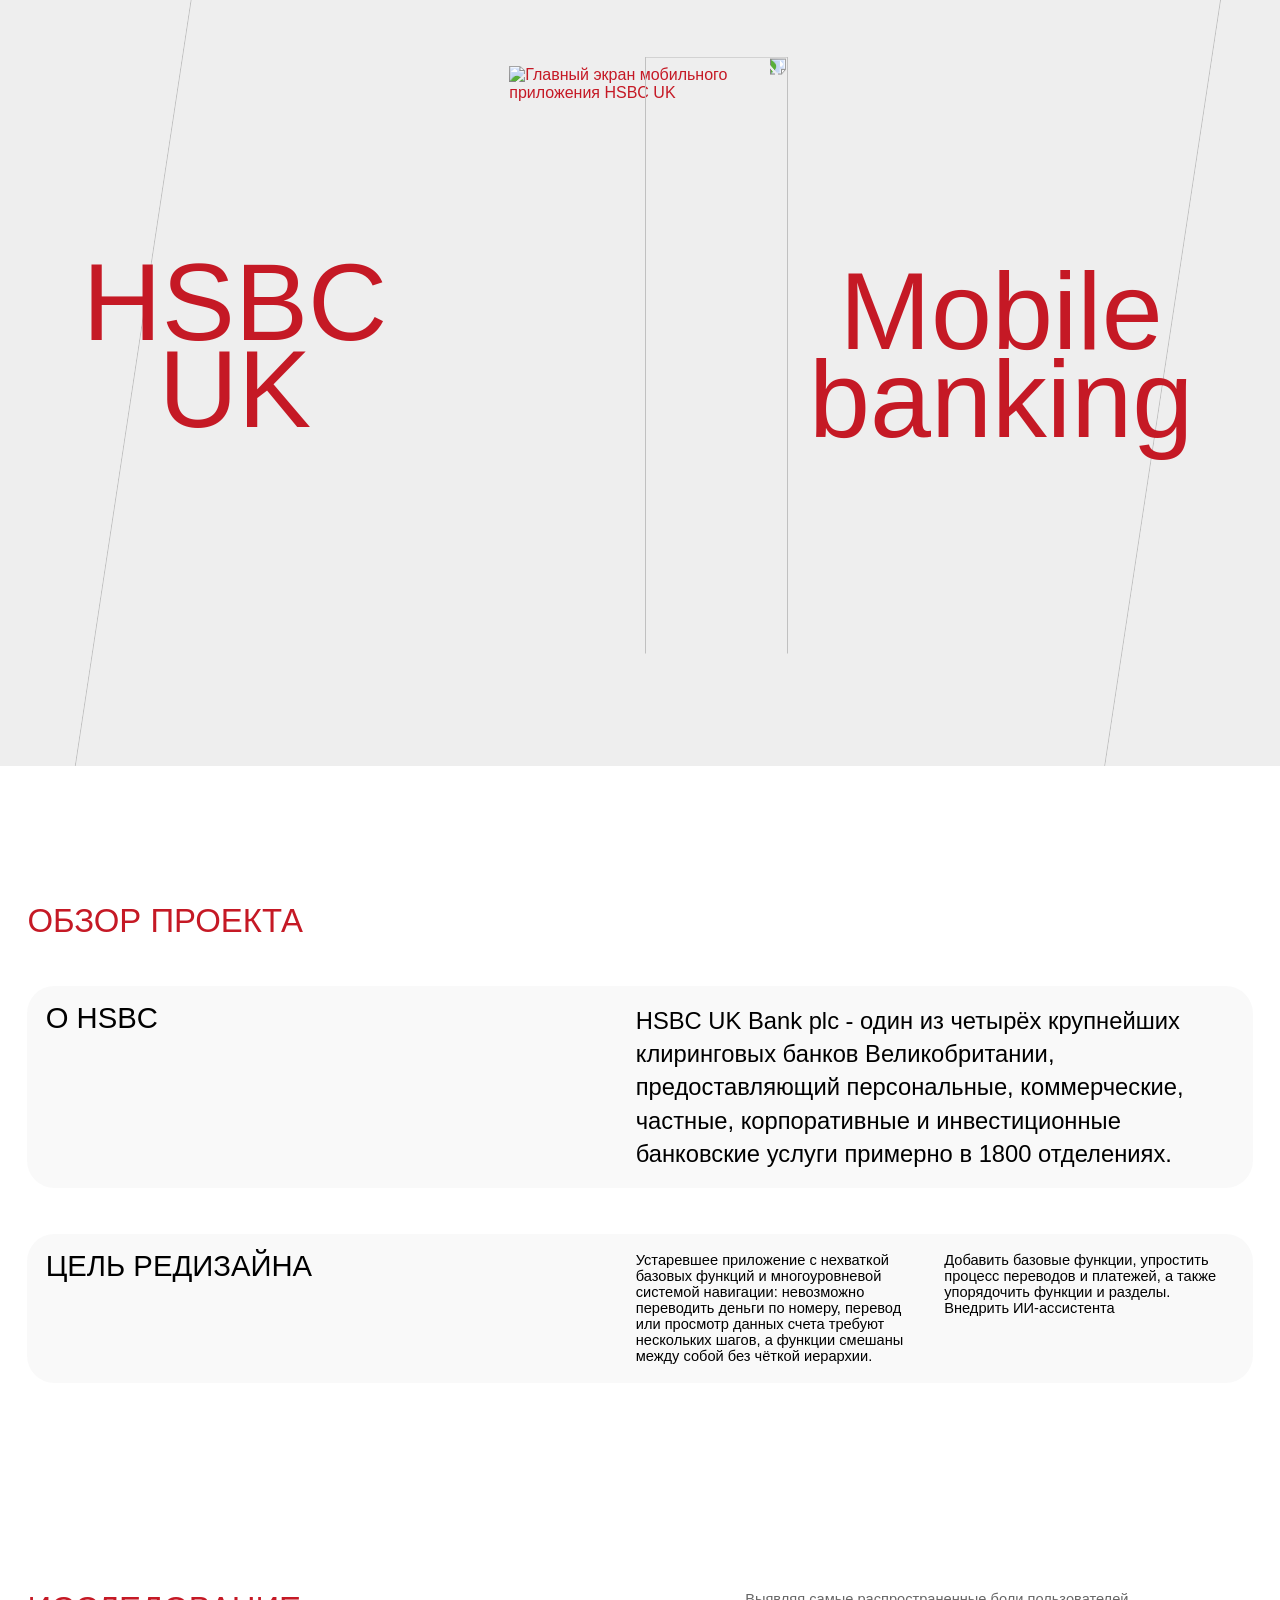
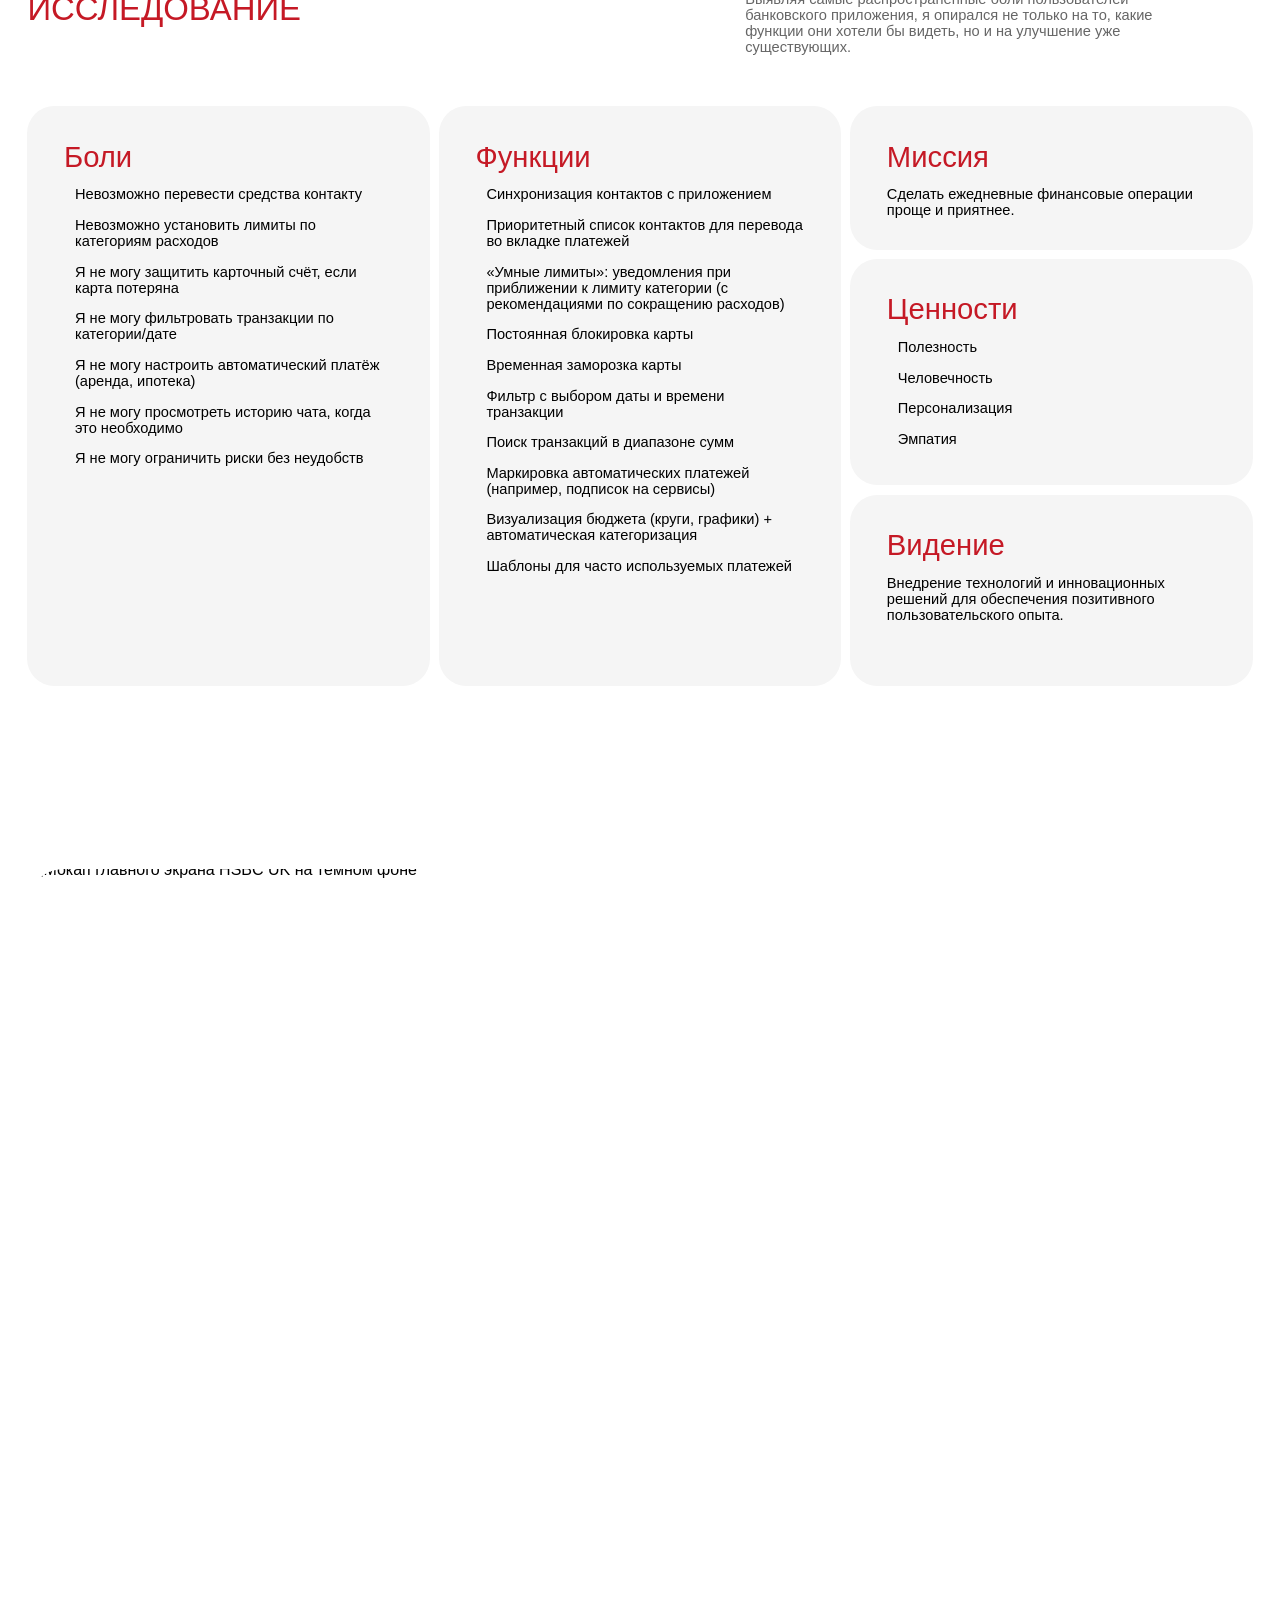
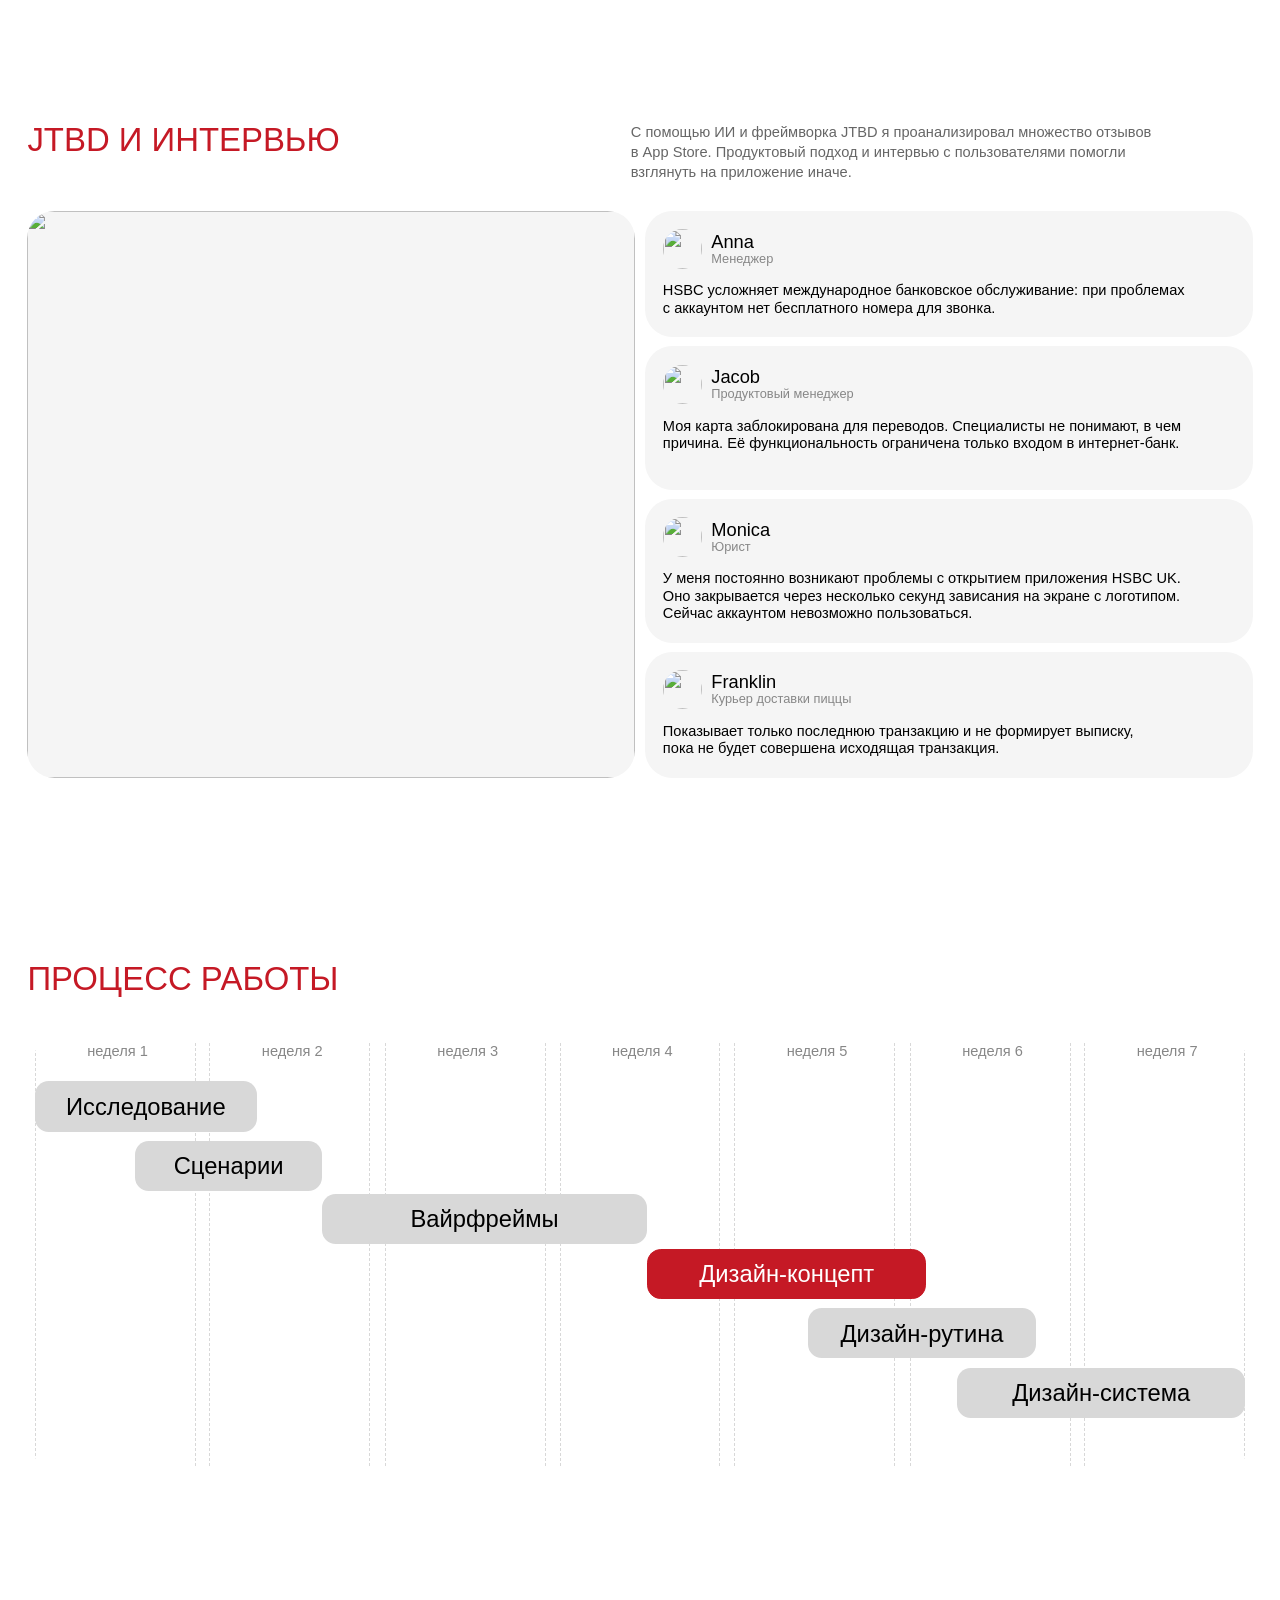
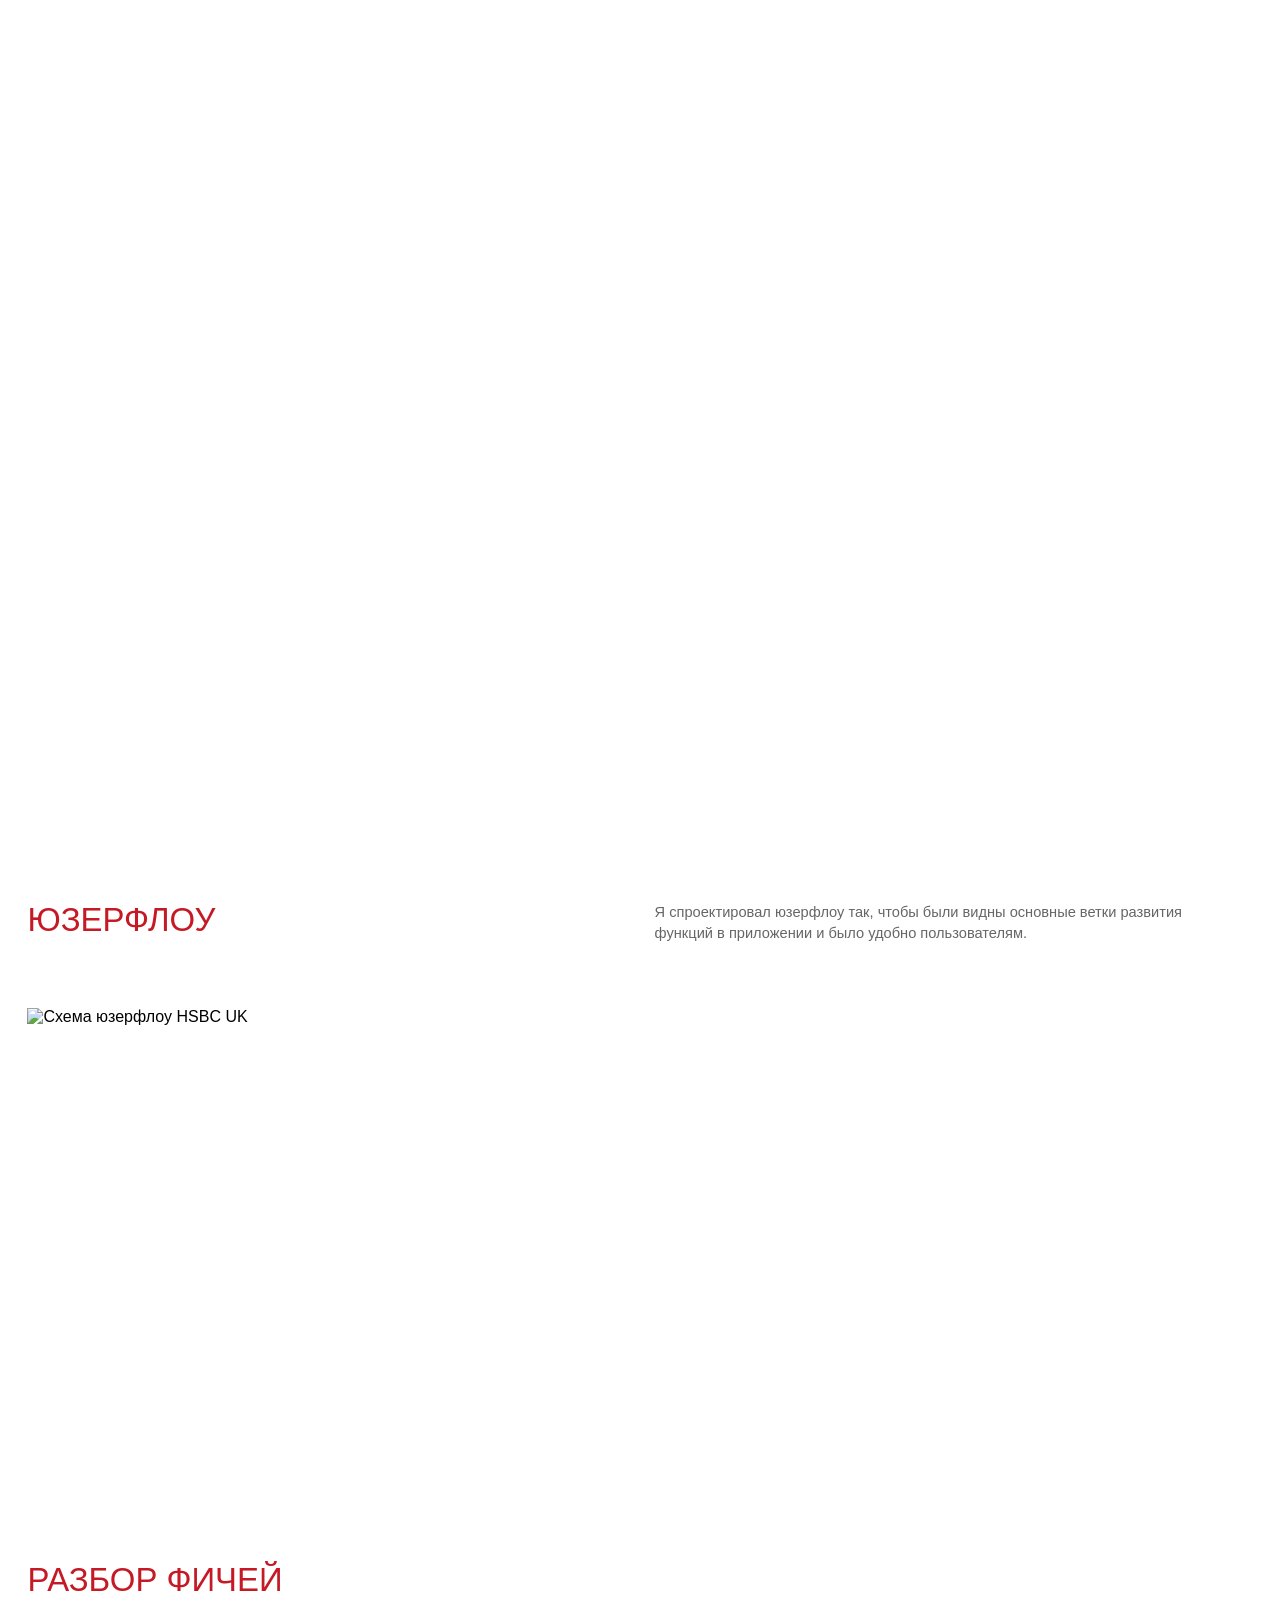
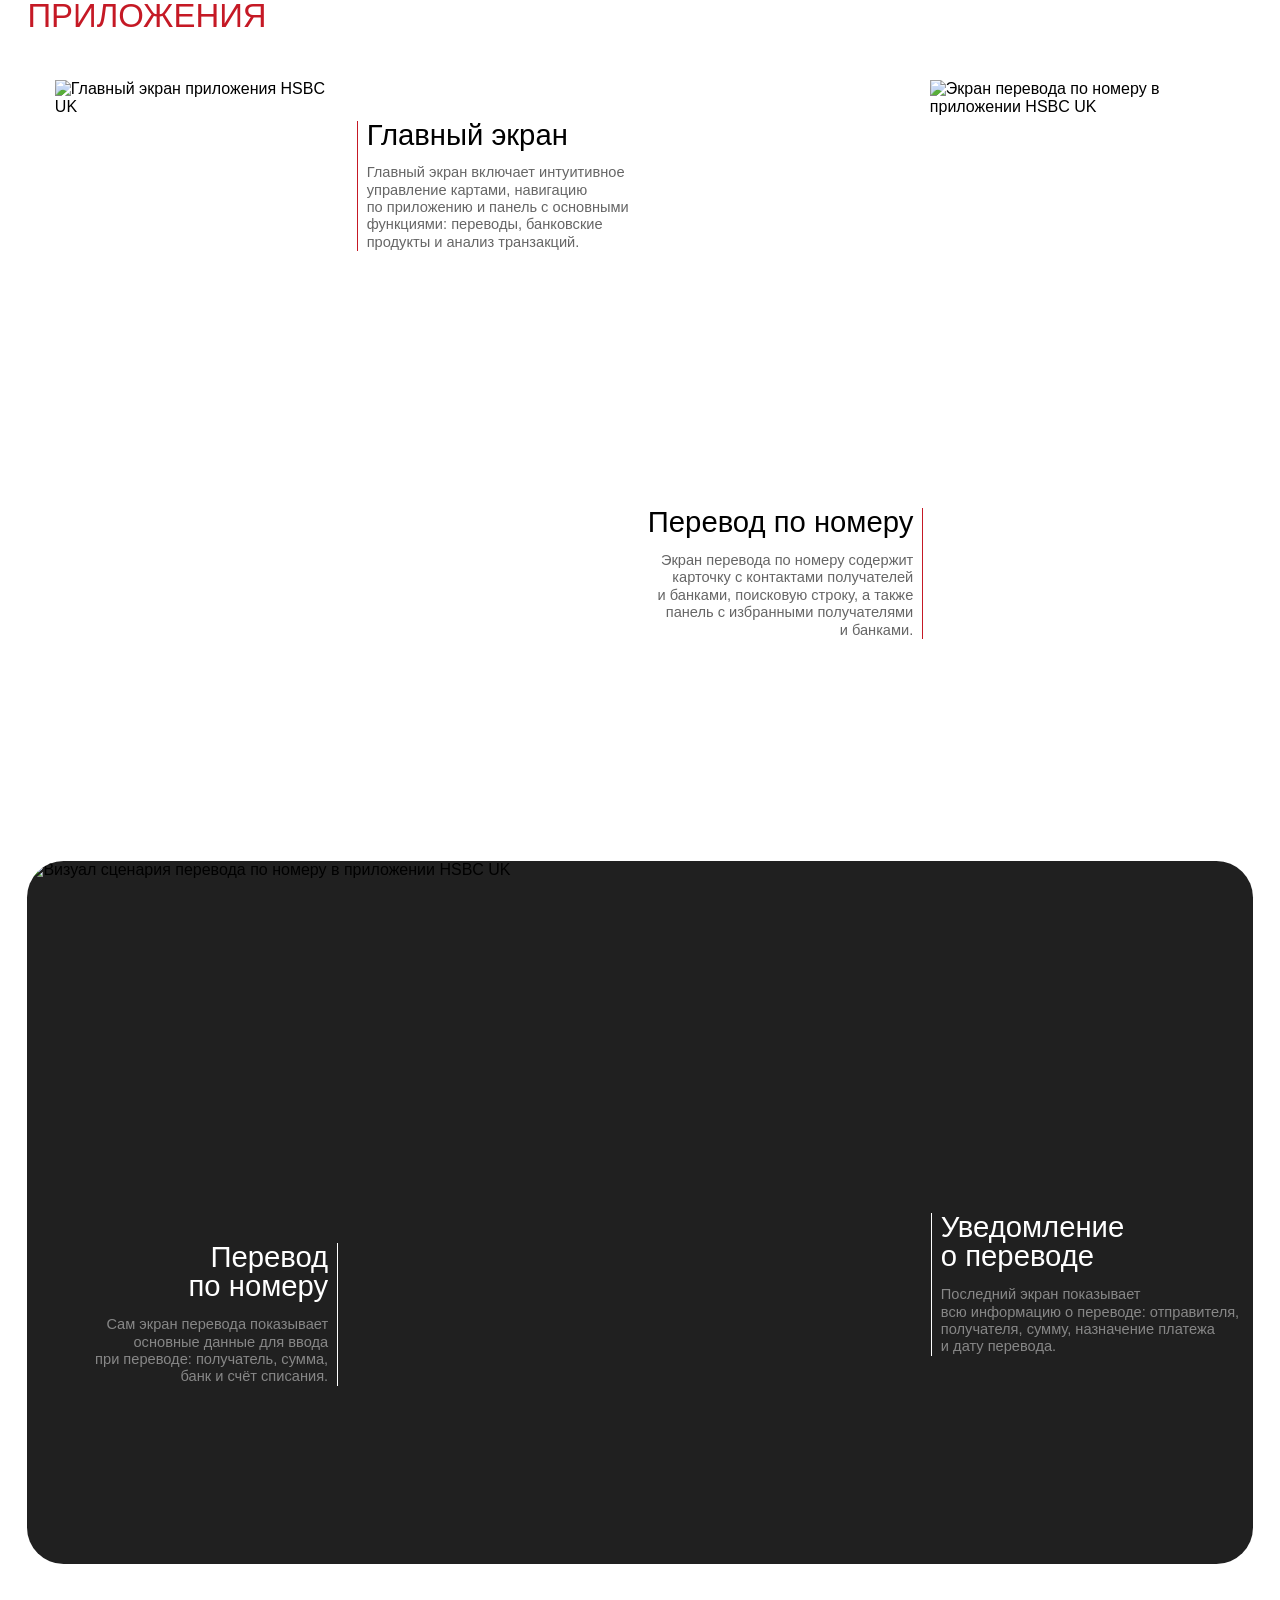
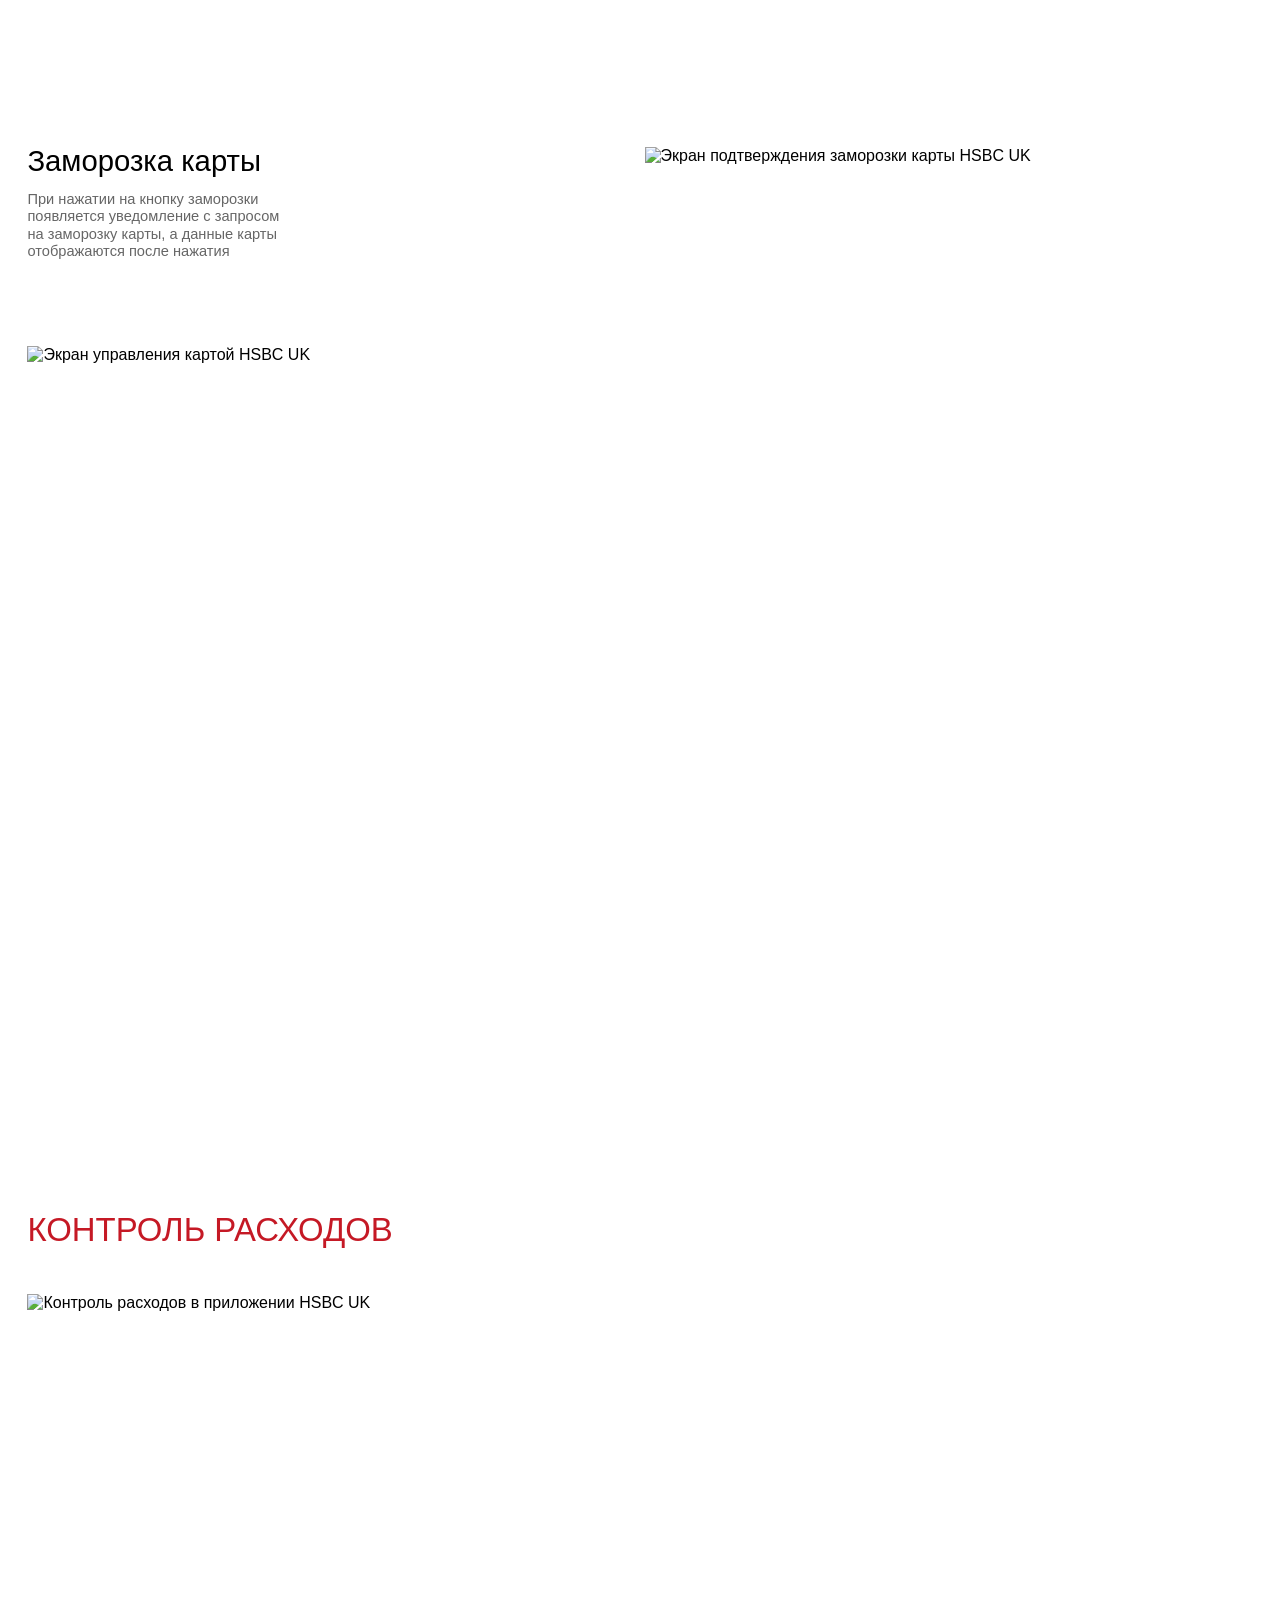
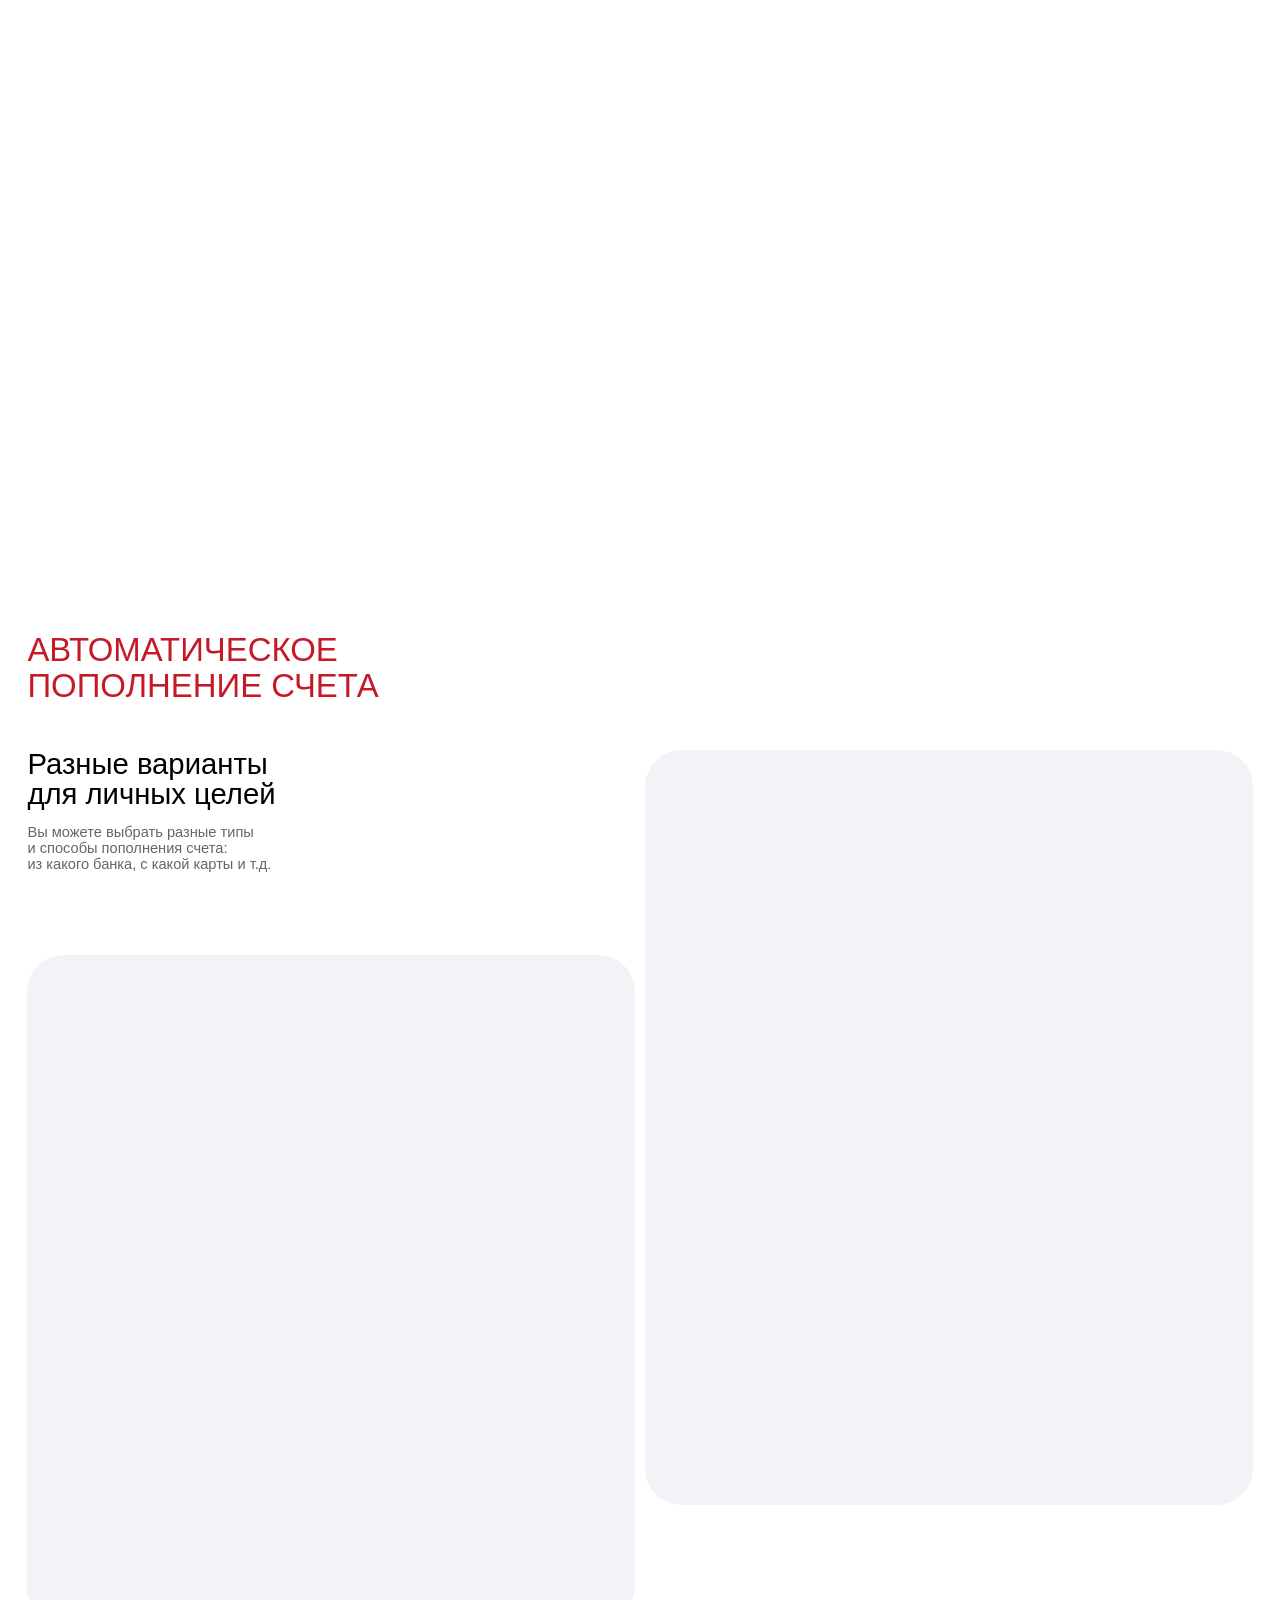
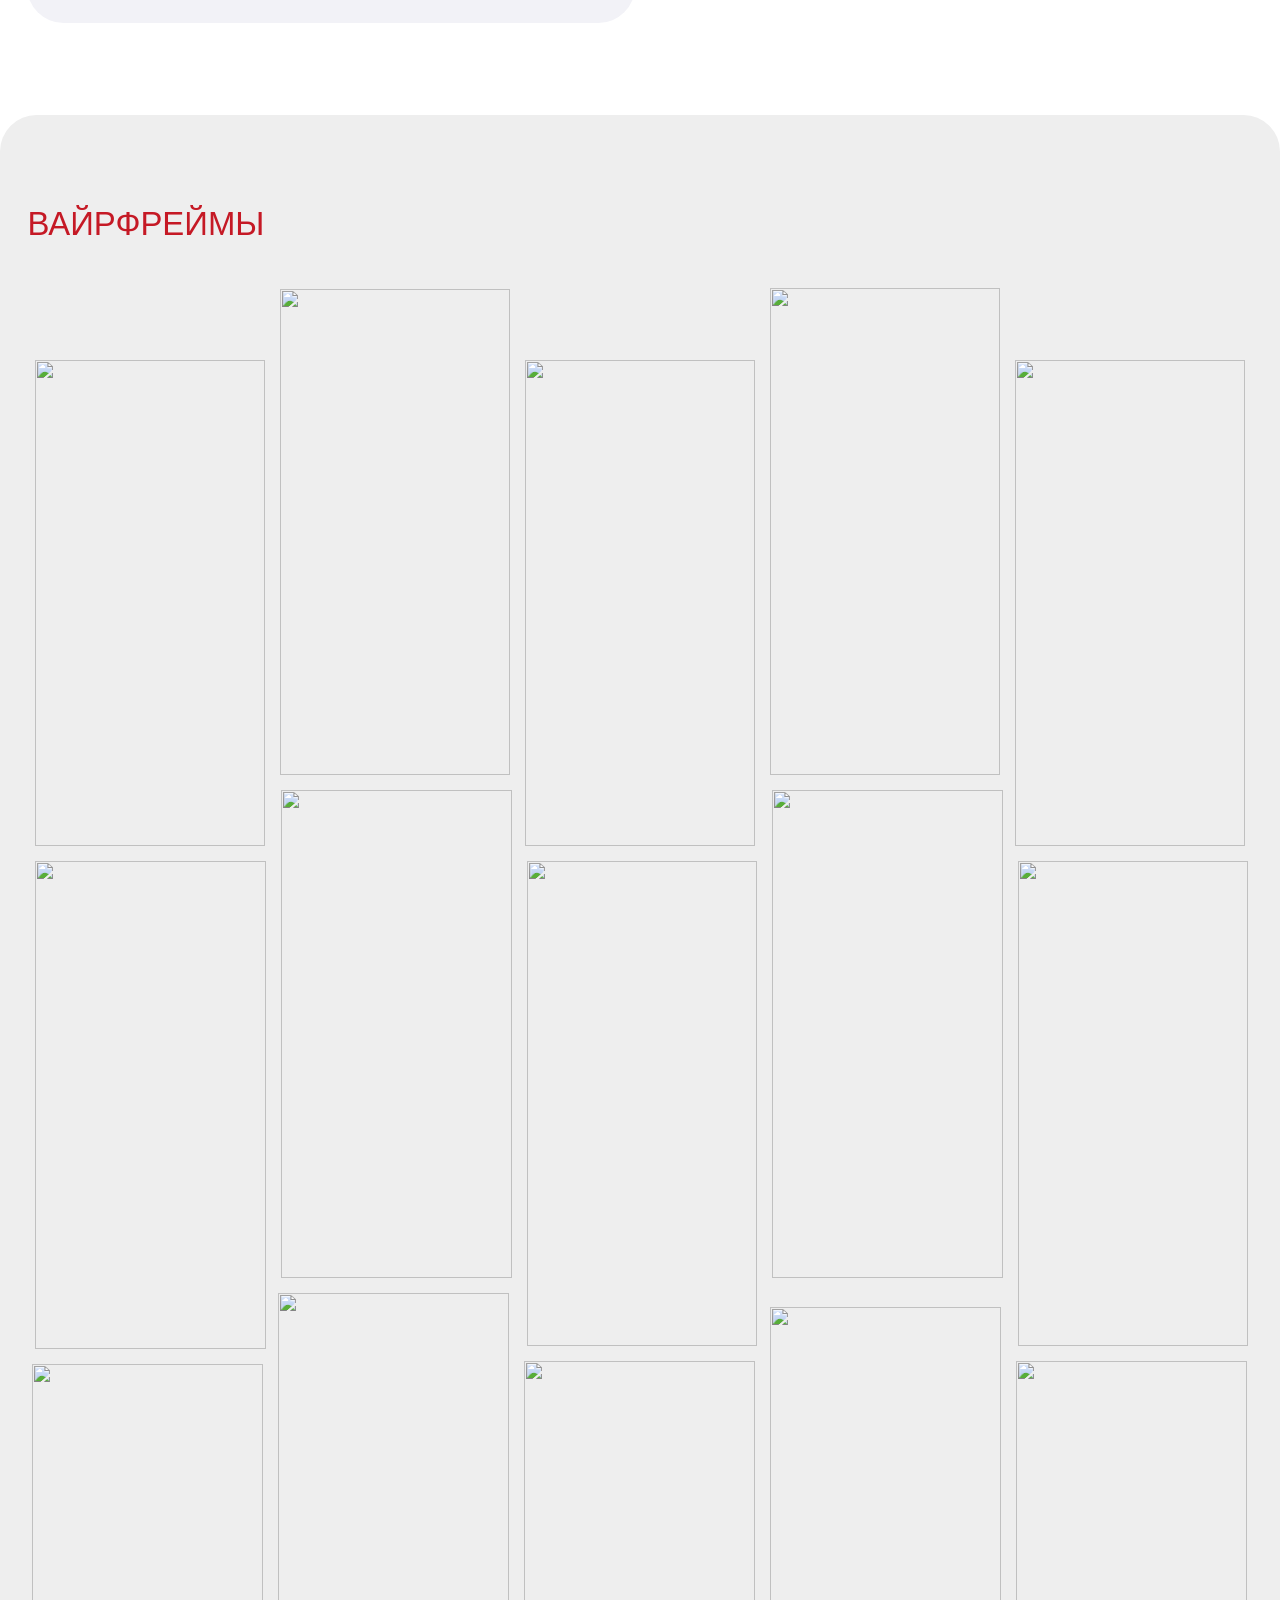
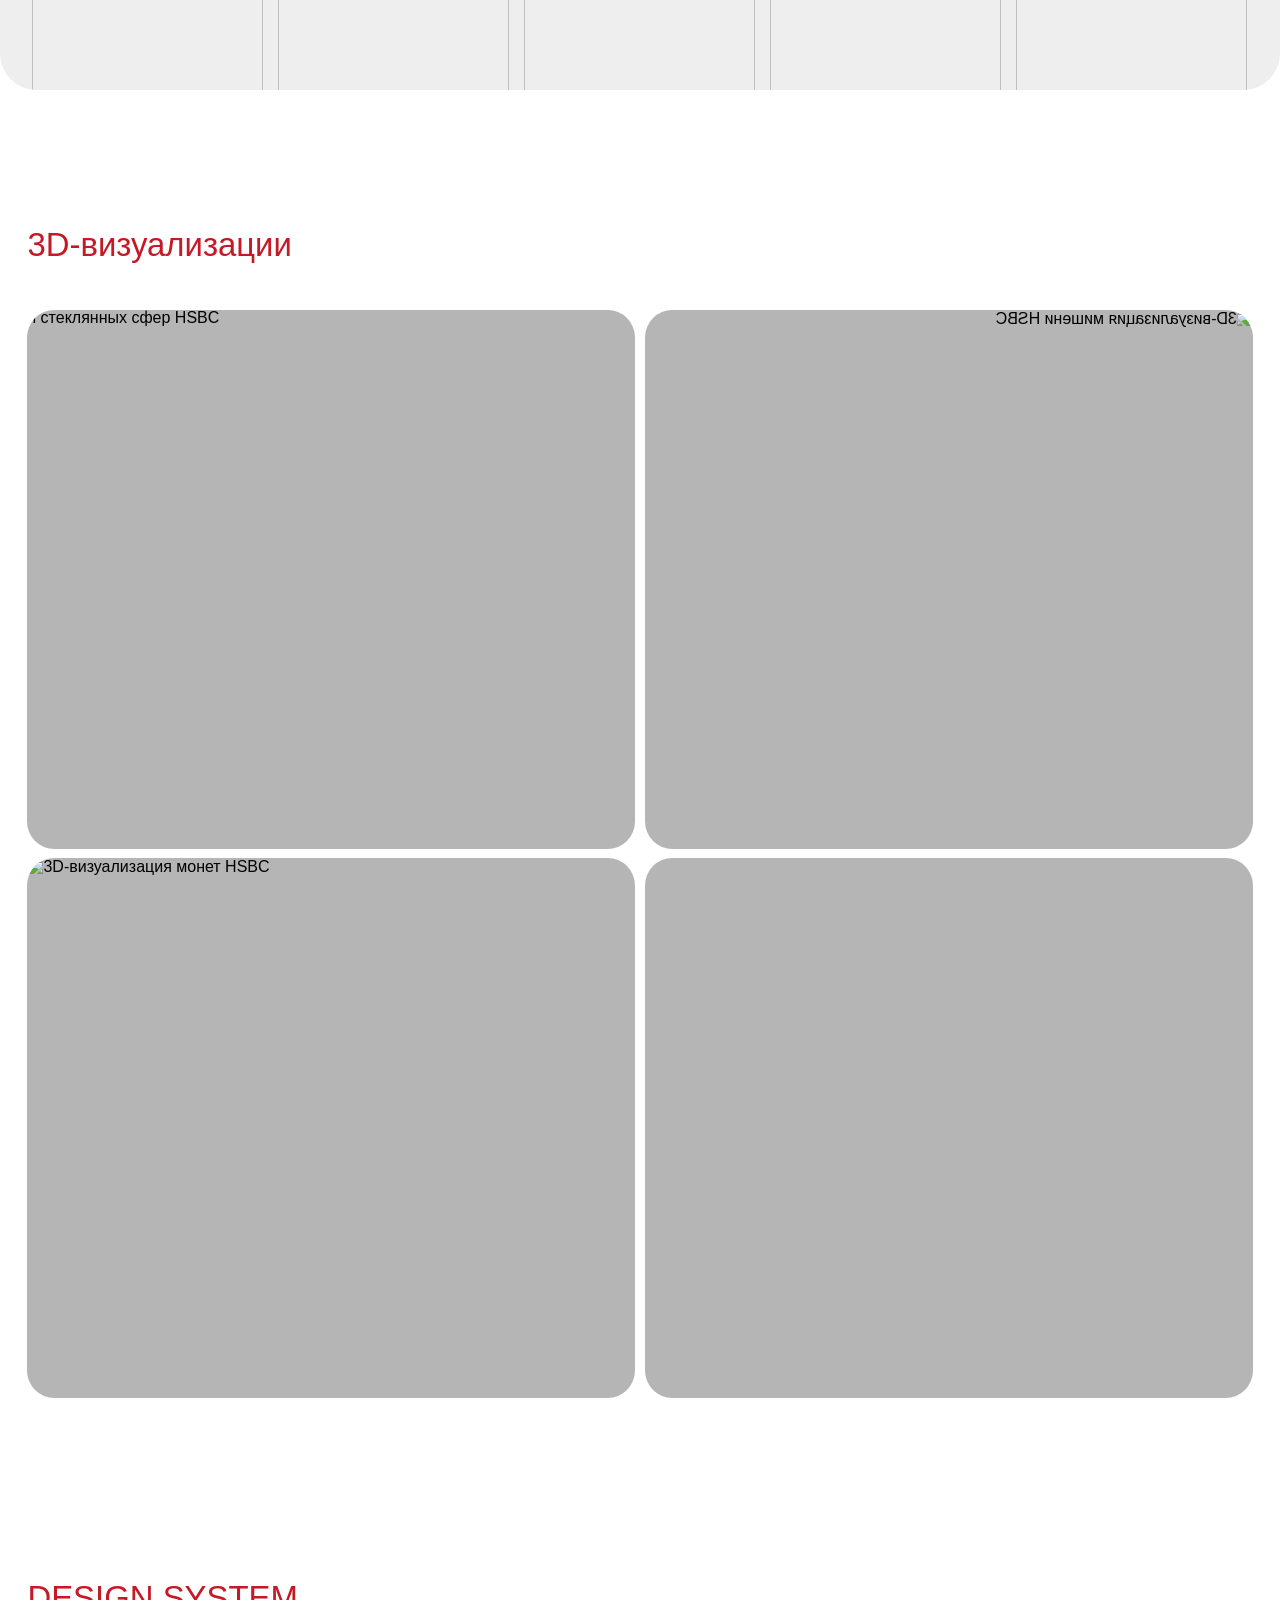
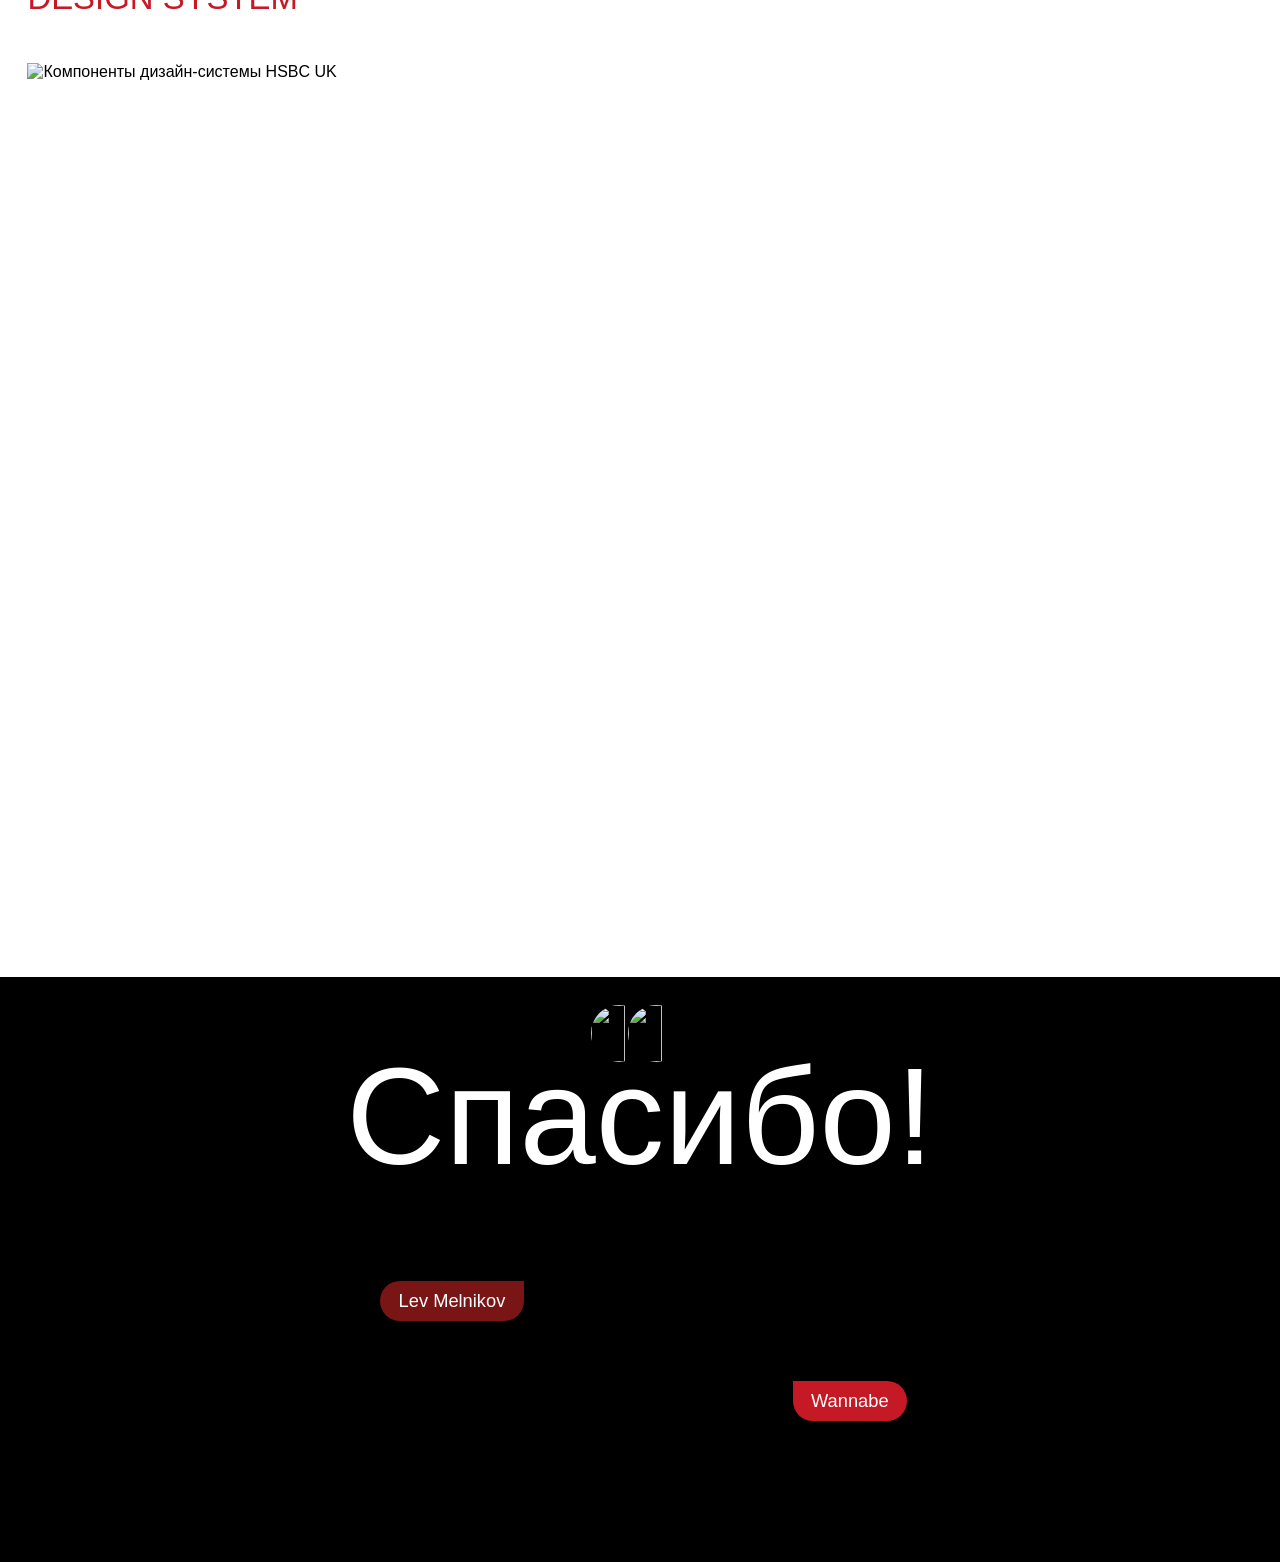
==== hsbc-project.html @ 1100548f "Add files via upload" ====
<!doctype html>
<html lang="ru">
  <head>
    <meta charset="UTF-8" />
    <meta name="viewport" content="width=device-width, initial-scale=1.0" />
    <title>HSBC UK Mobile Banking</title>
    <link rel="stylesheet" href="styles.css?v=90" />
  </head>
  <body class="case-page hsbc-case-page">
    <main class="case-shell hsbc-case-shell" aria-label="HSBC UK Mobile Banking case">
      <section class="hsbc-cover-section" data-node-id="1219:12208" aria-label="HSBC UK Mobile Banking">
        <div class="hsbc-cover-coins" data-node-id="1219:12236">
          <div class="hsbc-cover-coins-inner">
            <img src="assets/hsbc/cover-coins.png" alt="" aria-hidden="true" />
          </div>
        </div>

        <h1 class="hsbc-cover-title hsbc-cover-title-left" data-node-id="1219:12240">
          <span>HSBC</span>
          <span>UK</span>
        </h1>

        <p class="hsbc-cover-title hsbc-cover-title-right" data-node-id="1219:12238">
          <span>Mobile</span>
          <span>banking</span>
        </p>

        <figure class="hsbc-cover-phone" data-node-id="1219:12241">
          <img
            class="hsbc-cover-screen"
            src="assets/hsbc/cover-screen.png"
            alt="Главный экран мобильного приложения HSBC UK"
            data-node-id="1219:12242"
          />
          <img
            class="hsbc-cover-phone-frame"
            src="assets/hsbc/phone-frame.png"
            alt=""
            aria-hidden="true"
            data-node-id="1219:12243"
          />
        </figure>
      </section>

      <section
        class="hsbc-about-section"
        id="hsbc-about"
        data-node-id="1219:12244"
        aria-label="Обзор проекта"
      >
        <img class="hsbc-about-bg" src="assets/hsbc/about-bg.png" alt="" aria-hidden="true" />

        <h2 class="hsbc-about-kicker" data-node-id="1219:12246">ОБЗОР ПРОЕКТА</h2>

        <article class="hsbc-about-card hsbc-about-card-bank" data-node-id="1219:12247">
          <h3 data-node-id="1219:12249">О HSBC</h3>
          <p data-node-id="1219:12251">
            HSBC UK Bank plc - один из четырёх крупнейших клиринговых банков Великобритании,
            предоставляющий персональные, коммерческие, частные, корпоративные и инвестиционные
            банковские услуги примерно в 1800 отделениях.
          </p>
        </article>

        <article class="hsbc-about-card hsbc-about-card-goal" data-node-id="1219:12252">
          <h3 data-node-id="1219:12254">ЦЕЛЬ РЕДИЗАЙНА</h3>
          <div class="hsbc-about-columns" data-node-id="1219:12255">
            <p data-node-id="1219:12256">
              Устаревшее приложение с нехваткой базовых функций и многоуровневой системой навигации:
              невозможно переводить деньги по номеру, перевод или просмотр данных счета требуют
              нескольких шагов, а функции смешаны между собой без чёткой иерархии.
            </p>
            <p data-node-id="1219:12257">
              Добавить базовые функции, упростить процесс переводов и платежей, а также упорядочить
              функции и разделы. Внедрить ИИ-ассистента
            </p>
          </div>
        </article>
      </section>

      <section
        class="hsbc-research-section"
        id="hsbc-research"
        data-node-id="1219:12258"
        aria-label="Исследование"
      >
        <header class="hsbc-research-header" data-node-id="1219:12259">
          <h2 data-node-id="1219:12260">ИССЛЕДОВАНИЕ</h2>
          <p data-node-id="1219:12261">
            Выявляя самые распространенные боли пользователей банковского приложения, я опирался не
            только на то, какие функции они хотели бы видеть, но и на улучшение уже существующих.
          </p>
        </header>

        <div class="hsbc-research-grid" data-node-id="1219:12262">
          <article class="hsbc-research-card hsbc-research-card-tall" data-node-id="1219:12263">
            <h3 data-node-id="1219:12265">Боли</h3>
            <div class="hsbc-research-list">
              <div class="hsbc-research-item" data-node-id="1219:12266">
                <img src="assets/hsbc/research/bullet-circle.svg" alt="" aria-hidden="true" />
                <p data-node-id="1219:12269">Невозможно перевести средства контакту</p>
              </div>
              <div class="hsbc-research-item" data-node-id="1219:12270">
                <img src="assets/hsbc/research/bullet-40-a.svg" alt="" aria-hidden="true" />
                <p data-node-id="1219:12273">Невозможно установить лимиты по категориям расходов</p>
              </div>
              <div class="hsbc-research-item" data-node-id="1219:12274">
                <img src="assets/hsbc/research/bullet-21.svg" alt="" aria-hidden="true" />
                <p data-node-id="1219:12277">
                  Я не могу защитить карточный счёт, если карта потеряна
                </p>
              </div>
              <div class="hsbc-research-item" data-node-id="1219:12278">
                <img src="assets/hsbc/research/bullet-20-a.svg" alt="" aria-hidden="true" />
                <p data-node-id="1219:12281">
                  Я не могу фильтровать транзакции по категории/дате
                </p>
              </div>
              <div class="hsbc-research-item" data-node-id="1219:12282">
                <img src="assets/hsbc/research/bullet-41.svg" alt="" aria-hidden="true" />
                <p data-node-id="1219:12285">
                  Я не могу настроить автоматический платёж (аренда, ипотека)
                </p>
              </div>
              <div class="hsbc-research-item" data-node-id="1219:12286">
                <img src="assets/hsbc/research/bullet-20-a.svg" alt="" aria-hidden="true" />
                <p data-node-id="1219:12289">
                  Я не могу просмотреть историю чата, когда это необходимо
                </p>
              </div>
              <div class="hsbc-research-item" data-node-id="1219:12290">
                <img src="assets/hsbc/research/bullet-20-a.svg" alt="" aria-hidden="true" />
                <p data-node-id="1219:12293">Я не могу ограничить риски без неудобств</p>
              </div>
            </div>
          </article>

          <article class="hsbc-research-card hsbc-research-card-tall" data-node-id="1219:12294">
            <h3 data-node-id="1219:12296">Функции</h3>
            <div class="hsbc-research-list">
              <div class="hsbc-research-item" data-node-id="1219:12297">
                <img src="assets/hsbc/research/bullet-circle.svg" alt="" aria-hidden="true" />
                <p data-node-id="1219:12300">Синхронизация контактов с приложением</p>
              </div>
              <div class="hsbc-research-item" data-node-id="1219:12301">
                <img src="assets/hsbc/research/bullet-40-b.svg" alt="" aria-hidden="true" />
                <p data-node-id="1219:12304">
                  Приоритетный список контактов для перевода во вкладке платежей
                </p>
              </div>
              <div class="hsbc-research-item" data-node-id="1219:12305">
                <img src="assets/hsbc/research/bullet-60.svg" alt="" aria-hidden="true" />
                <p data-node-id="1219:12308">
                  «Умные лимиты»: уведомления при приближении к лимиту категории (с рекомендациями
                  по сокращению расходов)
                </p>
              </div>
              <div class="hsbc-research-item" data-node-id="1219:12309">
                <img src="assets/hsbc/research/bullet-22.svg" alt="" aria-hidden="true" />
                <p data-node-id="1219:12312">Постоянная блокировка карты</p>
              </div>
              <div class="hsbc-research-item" data-node-id="1219:12313">
                <img src="assets/hsbc/research/bullet-20-b.svg" alt="" aria-hidden="true" />
                <p data-node-id="1219:12316">Временная заморозка карты</p>
              </div>
              <div class="hsbc-research-item" data-node-id="1219:12317">
                <img src="assets/hsbc/research/bullet-40-c.svg" alt="" aria-hidden="true" />
                <p data-node-id="1219:12320">
                  Фильтр с выбором даты и времени транзакции
                </p>
              </div>
              <div class="hsbc-research-item" data-node-id="1219:12321">
                <img src="assets/hsbc/research/bullet-20-b.svg" alt="" aria-hidden="true" />
                <p data-node-id="1219:12324">Поиск транзакций в диапазоне сумм</p>
              </div>
              <div class="hsbc-research-item" data-node-id="1219:12325">
                <img src="assets/hsbc/research/bullet-40-b.svg" alt="" aria-hidden="true" />
                <p data-node-id="1219:12328">
                  Маркировка автоматических платежей (например, подписок на сервисы)
                </p>
              </div>
              <div class="hsbc-research-item" data-node-id="1219:12329">
                <img src="assets/hsbc/research/bullet-40-c.svg" alt="" aria-hidden="true" />
                <p data-node-id="1219:12332">
                  Визуализация бюджета (круги, графики) + автоматическая категоризация
                </p>
              </div>
              <div class="hsbc-research-item" data-node-id="1219:12333">
                <img src="assets/hsbc/research/bullet-20-b.svg" alt="" aria-hidden="true" />
                <p data-node-id="1219:12336">Шаблоны для часто используемых платежей</p>
              </div>
            </div>
          </article>

          <div class="hsbc-research-stack" data-node-id="1219:12337">
            <article class="hsbc-research-card hsbc-research-card-mission" data-node-id="1219:12338">
              <h3 data-node-id="1219:12340">Миссия</h3>
              <p data-node-id="1219:12342">
                Сделать ежедневные финансовые операции проще и приятнее.
              </p>
            </article>

            <article class="hsbc-research-card hsbc-research-card-values" data-node-id="1219:12343">
              <h3 data-node-id="1219:12345">Ценности</h3>
              <div class="hsbc-research-list">
                <div class="hsbc-research-item" data-node-id="1219:12346">
                  <img src="assets/hsbc/research/bullet-20-c.svg" alt="" aria-hidden="true" />
                  <p data-node-id="1219:12349">Полезность</p>
                </div>
                <div class="hsbc-research-item" data-node-id="1219:12350">
                  <img src="assets/hsbc/research/bullet-20-c.svg" alt="" aria-hidden="true" />
                  <p data-node-id="1219:12353">Человечность</p>
                </div>
                <div class="hsbc-research-item" data-node-id="1219:12354">
                  <img src="assets/hsbc/research/bullet-20-c.svg" alt="" aria-hidden="true" />
                  <p data-node-id="1219:12357">Персонализация</p>
                </div>
                <div class="hsbc-research-item" data-node-id="1219:12358">
                  <img src="assets/hsbc/research/bullet-20-c.svg" alt="" aria-hidden="true" />
                  <p data-node-id="1219:12361">Эмпатия</p>
                </div>
              </div>
            </article>

            <article class="hsbc-research-card hsbc-research-card-vision" data-node-id="1219:12362">
              <h3 data-node-id="1219:12364">Видение</h3>
              <p data-node-id="1219:12366">
                Внедрение технологий и инновационных решений для обеспечения позитивного
                пользовательского опыта.
              </p>
            </article>
          </div>
        </div>
      </section>

      <section
        class="hsbc-mockup-one-section"
        id="hsbc-mockup-one"
        data-node-id="1219:12367"
        aria-label="Мокап главного экрана HSBC UK"
      >
        <figure class="hsbc-mockup-one-frame" data-node-id="1219:12368">
          <img src="assets/hsbc/mockup-1.png" alt="Мокап главного экрана HSBC UK на темном фоне" />
        </figure>
      </section>

      <section class="hsbc-jtbd-section" id="hsbc-jtbd" data-node-id="1219:12369" aria-label="JTBD и интервью">
        <header class="hsbc-jtbd-header" data-node-id="1219:12370">
          <h2 data-node-id="1219:12372">JTBD И ИНТЕРВЬЮ</h2>
          <p data-node-id="1219:12374">
            С&nbsp;помощью ИИ и&nbsp;фреймворка JTBD я&nbsp;проанализировал множество отзывов
            в&nbsp;App Store. Продуктовый подход и&nbsp;интервью с&nbsp;пользователями помогли
            взглянуть на&nbsp;приложение иначе.
          </p>
        </header>

        <div class="hsbc-jtbd-grid" data-node-id="1219:12375">
          <figure class="hsbc-jtbd-visual" data-node-id="1219:12376">
            <img src="assets/hsbc/jtbd-visual.png" alt="" aria-hidden="true" />
          </figure>

          <div class="hsbc-jtbd-feedback" data-node-id="1219:12377">
            <article class="hsbc-jtbd-quote hsbc-jtbd-quote-sm" data-node-id="1219:12378">
              <header data-node-id="1219:12379">
                <img src="assets/hsbc/avatar-anna.png" alt="" aria-hidden="true" data-node-id="1219:12381" />
                <div data-node-id="1219:12382">
                  <h3 data-node-id="1219:12383">Anna</h3>
                  <p data-node-id="1219:12384">Менеджер</p>
                </div>
              </header>
              <p data-node-id="1219:12386">
                HSBC усложняет международное банковское обслуживание: при&nbsp;проблемах
                с&nbsp;аккаунтом нет бесплатного номера для&nbsp;звонка.
              </p>
            </article>

            <article class="hsbc-jtbd-quote" data-node-id="1219:12387">
              <header data-node-id="1219:12388">
                <img src="assets/hsbc/avatar-jacob.png" alt="" aria-hidden="true" data-node-id="1219:12390" />
                <div data-node-id="1219:12391">
                  <h3 data-node-id="1219:12392">Jacob</h3>
                  <p data-node-id="1219:12393">Продуктовый менеджер</p>
                </div>
              </header>
              <p data-node-id="1219:12395">
                Моя карта заблокирована для&nbsp;переводов. Специалисты не&nbsp;понимают,
                в&nbsp;чем причина. Её функциональность ограничена только входом
                в&nbsp;интернет-банк.
              </p>
            </article>

            <article class="hsbc-jtbd-quote" data-node-id="1219:12396">
              <header data-node-id="1219:12397">
                <img src="assets/hsbc/avatar-monica.png" alt="" aria-hidden="true" data-node-id="1219:12399" />
                <div data-node-id="1219:12400">
                  <h3 data-node-id="1219:12401">Monica</h3>
                  <p data-node-id="1219:12402">Юрист</p>
                </div>
              </header>
              <p data-node-id="1219:12404">
                У&nbsp;меня постоянно возникают проблемы с&nbsp;открытием приложения HSBC UK. Оно
                закрывается через несколько секунд зависания на&nbsp;экране с&nbsp;логотипом.
                Сейчас аккаунтом невозможно пользоваться.
              </p>
            </article>

            <article class="hsbc-jtbd-quote hsbc-jtbd-quote-sm" data-node-id="1219:12405">
              <header data-node-id="1219:12406">
                <img src="assets/hsbc/avatar-franklin.png" alt="" aria-hidden="true" data-node-id="1219:12408" />
                <div data-node-id="1219:12409">
                  <h3 data-node-id="1219:12410">Franklin</h3>
                  <p data-node-id="1219:12411">Курьер доставки пиццы</p>
                </div>
              </header>
              <p data-node-id="1219:12413">
                Показывает только последнюю транзакцию и&nbsp;не&nbsp;формирует выписку, пока
                не&nbsp;будет совершена исходящая транзакция.
              </p>
            </article>
          </div>
        </div>
      </section>

      <section
        class="hsbc-work-process-section"
        id="hsbc-work-process"
        data-node-id="1219:12414"
        aria-label="Процесс работы"
      >
        <h2 data-node-id="1219:12416">ПРОЦЕСС РАБОТЫ</h2>

        <div class="hsbc-work-timeline" data-node-id="1219:12417">
          <div class="hsbc-work-week week-1" data-node-id="1219:12418"><span>неделя 1</span></div>
          <div class="hsbc-work-week week-2" data-node-id="1219:12420"><span>неделя 2</span></div>
          <div class="hsbc-work-week week-3" data-node-id="1219:12422"><span>неделя 3</span></div>
          <div class="hsbc-work-week week-4" data-node-id="1219:12424"><span>неделя 4</span></div>
          <div class="hsbc-work-week week-5" data-node-id="1219:12426"><span>неделя 5</span></div>
          <div class="hsbc-work-week week-6" data-node-id="1219:12428"><span>неделя 6</span></div>
          <div class="hsbc-work-week week-7" data-node-id="1219:12430"><span>неделя 7</span></div>

          <div class="hsbc-work-task task-research" data-node-id="1219:12432">Исследование</div>
          <div class="hsbc-work-task task-scenarios" data-node-id="1219:12434">Сценарии</div>
          <div class="hsbc-work-task task-wireframes" data-node-id="1219:12436">Вайрфреймы</div>
          <div class="hsbc-work-task task-concept is-active" data-node-id="1219:12438">
            Дизайн-концепт
          </div>
          <div class="hsbc-work-task task-routine" data-node-id="1219:12440">Дизайн-рутина</div>
          <div class="hsbc-work-task task-system" data-node-id="1219:12442">Дизайн-система</div>
        </div>
      </section>

      <section class="hsbc-save-section" id="hsbc-save" data-node-id="1219:12444" aria-label="HSBC Save">
        <figure class="hsbc-save-frame" data-node-id="1219:12445">
          <img src="assets/hsbc/save-visual.png" alt="3D-визуализация сейфа HSBC" />
        </figure>
      </section>

      <section class="hsbc-user-flow-section" id="hsbc-user-flow" data-node-id="1219:12446" aria-label="Юзерфлоу">
        <header class="hsbc-user-flow-header" data-node-id="1219:12447">
          <h2 data-node-id="1219:12448">ЮЗЕРФЛОУ</h2>
          <p data-node-id="1219:12449">
            Я&nbsp;спроектировал юзерфлоу так, чтобы&nbsp;были видны основные ветки развития функций
            в&nbsp;приложении и&nbsp;было удобно пользователям.
          </p>
        </header>

        <div class="hsbc-user-flow-canvas" data-node-id="1219:12450">
          <img
            class="hsbc-user-flow-diagram"
            src="assets/hsbc/user-flow-diagram-v2.png"
            alt="Схема юзерфлоу HSBC UK"
          />
        </div>
      </section>

      <section
        class="hsbc-features-section"
        id="hsbc-features"
        data-node-id="1219:12596"
        aria-label="Разбор фичей приложения"
      >
        <h2 data-node-id="1219:12597">
          <span>РАЗБОР ФИЧЕЙ</span>
          <span>ПРИЛОЖЕНИЯ</span>
        </h2>

        <div class="hsbc-features-frame" data-node-id="1219:12598">
          <img
            class="hsbc-features-phone hsbc-features-phone-main"
            src="assets/hsbc/features-phone-main.png"
            alt="Главный экран приложения HSBC UK"
            data-node-id="1219:12623"
          />
          <article class="hsbc-feature-copy hsbc-feature-copy-main" data-node-id="1219:12626">
            <h3 data-node-id="1219:12628">Главный экран</h3>
            <p data-node-id="1219:12630">
              Главный экран включает интуитивное управление картами, навигацию
              по&nbsp;приложению и&nbsp;панель с&nbsp;основными функциями: переводы,
              банковские продукты и&nbsp;анализ транзакций.
            </p>
          </article>

          <article class="hsbc-feature-copy hsbc-feature-copy-transfer" data-node-id="1219:12615">
            <h3 data-node-id="1219:12617">Перевод по&nbsp;номеру</h3>
            <p data-node-id="1219:12619">
              Экран перевода по&nbsp;номеру содержит карточку с&nbsp;контактами получателей
              и&nbsp;банками, поисковую строку, а&nbsp;также панель с&nbsp;избранными
              получателями и&nbsp;банками.
            </p>
          </article>
          <img
            class="hsbc-features-phone hsbc-features-phone-payments"
            src="assets/hsbc/features-phone-payments.png"
            alt="Экран перевода по номеру в приложении HSBC UK"
            data-node-id="1219:12620"
          />
        </div>
      </section>

      <section
        class="hsbc-pay-number-section"
        id="hsbc-pay-number"
        data-node-id="1219:12631"
        aria-label="Перевод по номеру"
      >
        <div class="hsbc-pay-number-frame" data-node-id="1219:12632">
          <img
            class="hsbc-pay-number-visual"
            src="assets/hsbc/pay-by-number-visual.png"
            alt="Визуал сценария перевода по номеру в приложении HSBC UK"
            data-node-id="1219:12633"
          />
          <article class="hsbc-pay-copy hsbc-pay-copy-transfer" data-node-id="1219:12639">
            <h3 data-node-id="1219:12644">Перевод<br />по&nbsp;номеру</h3>
            <p data-node-id="1219:12646">
              Сам экран перевода показывает основные данные для&nbsp;ввода при&nbsp;переводе:
              получатель, сумма, банк и&nbsp;счёт списания.
            </p>
          </article>
          <article class="hsbc-pay-copy hsbc-pay-copy-notice" data-node-id="1219:12634">
            <h3 data-node-id="1219:12636">Уведомление<br />о&nbsp;переводе</h3>
            <p data-node-id="1219:12638">
              Последний экран показывает всю&nbsp;информацию о&nbsp;переводе: отправителя,
              получателя, сумму, назначение платежа и&nbsp;дату перевода.
            </p>
          </article>
        </div>
      </section>

      <section
        class="hsbc-freeze-section"
        id="hsbc-freeze"
        data-node-id="1219:12647"
        aria-label="Заморозка карты"
      >
        <div class="hsbc-freeze-frame" data-node-id="1219:12648">
          <article class="hsbc-freeze-copy" data-node-id="1219:12653">
            <h2 data-node-id="1219:12658">Заморозка карты</h2>
            <p data-node-id="1219:12660">
              При&nbsp;нажатии на&nbsp;кнопку заморозки появляется уведомление с&nbsp;запросом
              на&nbsp;заморозку карты, а&nbsp;данные карты отображаются после&nbsp;нажатия
            </p>
          </article>
          <img
            class="hsbc-freeze-visual hsbc-freeze-visual-left"
            src="assets/hsbc/freeze-card-left.png"
            alt="Экран управления картой HSBC UK"
            data-node-id="1219:12661"
          />
          <img
            class="hsbc-freeze-visual hsbc-freeze-visual-right"
            src="assets/hsbc/freeze-card-right.png"
            alt="Экран подтверждения заморозки карты HSBC UK"
            data-node-id="1219:12649"
          />
        </div>
      </section>

      <section
        class="hsbc-expenses-section"
        id="hsbc-expenses"
        data-node-id="1219:12662"
        aria-label="Контроль расходов"
      >
        <h2 data-node-id="1219:12664">КОНТРОЛЬ РАСХОДОВ</h2>

        <figure class="hsbc-expenses-frame" data-node-id="1219:12665">
          <img src="assets/hsbc/expenses-control.png" alt="Контроль расходов в приложении HSBC UK" />
        </figure>
      </section>

      <section
        class="hsbc-auto-topup-section"
        id="hsbc-auto-topup"
        data-node-id="1219:12671"
        aria-label="Автоматическое пополнение счета"
      >
        <h2 data-node-id="1219:12673">
          <span>АВТОМАТИЧЕСКОЕ</span>
          <span>ПОПОЛНЕНИЕ СЧЕТА</span>
        </h2>

        <div class="hsbc-auto-topup-frame" data-node-id="1219:12674">
          <article class="hsbc-auto-topup-copy" data-node-id="1219:12676">
            <h3 data-node-id="1219:12681">
              <span>Разные варианты</span>
              <span>для&nbsp;личных целей</span>
            </h3>
            <p data-node-id="1219:12683">
              Вы&nbsp;можете выбрать разные типы и&nbsp;способы пополнения счета:
              из&nbsp;какого банка, с&nbsp;какой карты и&nbsp;т.д.
            </p>
          </article>

          <figure
            class="hsbc-auto-topup-visual hsbc-auto-topup-visual-left"
            data-node-id="1219:12675"
          >
            <img src="assets/hsbc/auto-topup-left.png" alt="Экран выбора способа пополнения счета HSBC UK" />
          </figure>

          <figure
            class="hsbc-auto-topup-visual hsbc-auto-topup-visual-right"
            data-node-id="1219:12684"
          >
            <img src="assets/hsbc/auto-topup-right.png" alt="Экран автоматического пополнения счета HSBC UK" />
          </figure>
        </div>
      </section>

      <section
        class="hsbc-wireframes-section"
        id="hsbc-wireframes"
        data-node-id="1219:12685"
        aria-label="Вайрфреймы"
      >
        <h2 data-node-id="1219:12687">ВАЙРФРЕЙМЫ</h2>

        <div class="hsbc-wireframes-frame" data-node-id="1219:12688">
          <figure class="hsbc-wireframe-card hsbc-wireframe-1" data-node-id="1219:12689">
            <img src="assets/hsbc/wireframe-1.png" alt="" aria-hidden="true" />
          </figure>
          <figure class="hsbc-wireframe-card hsbc-wireframe-6" data-node-id="1219:12690">
            <img src="assets/hsbc/wireframe-6.png" alt="" aria-hidden="true" />
          </figure>
          <figure class="hsbc-wireframe-card hsbc-wireframe-7" data-node-id="1219:12691">
            <img src="assets/hsbc/wireframe-7.png" alt="" aria-hidden="true" />
          </figure>
          <figure class="hsbc-wireframe-card hsbc-wireframe-9" data-node-id="1219:12692">
            <img src="assets/hsbc/wireframe-9.png" alt="" aria-hidden="true" />
          </figure>
          <figure class="hsbc-wireframe-card hsbc-wireframe-10" data-node-id="1219:12693">
            <img src="assets/hsbc/wireframe-10.png" alt="" aria-hidden="true" />
          </figure>
          <figure class="hsbc-wireframe-card hsbc-wireframe-12" data-node-id="1219:12694">
            <img src="assets/hsbc/wireframe-12.png" alt="" aria-hidden="true" />
          </figure>
          <figure class="hsbc-wireframe-card hsbc-wireframe-4" data-node-id="1219:12695">
            <img src="assets/hsbc/wireframe-4.png" alt="" aria-hidden="true" />
          </figure>
          <figure class="hsbc-wireframe-card hsbc-wireframe-8" data-node-id="1219:12696">
            <img src="assets/hsbc/wireframe-8.png" alt="" aria-hidden="true" />
          </figure>
          <figure class="hsbc-wireframe-card hsbc-wireframe-14" data-node-id="1219:12697">
            <img src="assets/hsbc/wireframe-14.png" alt="" aria-hidden="true" />
          </figure>
          <figure class="hsbc-wireframe-card hsbc-wireframe-5" data-node-id="1219:12698">
            <img src="assets/hsbc/wireframe-5.png" alt="" aria-hidden="true" />
          </figure>
          <figure class="hsbc-wireframe-card hsbc-wireframe-15" data-node-id="1219:12699">
            <img src="assets/hsbc/wireframe-15.png" alt="" aria-hidden="true" />
          </figure>
          <figure class="hsbc-wireframe-card hsbc-wireframe-2" data-node-id="1219:12700">
            <img src="assets/hsbc/wireframe-2.png" alt="" aria-hidden="true" />
          </figure>
          <figure class="hsbc-wireframe-card hsbc-wireframe-13" data-node-id="1219:12701">
            <img src="assets/hsbc/wireframe-13.png" alt="" aria-hidden="true" />
          </figure>
          <figure class="hsbc-wireframe-card hsbc-wireframe-8-1" data-node-id="1219:12702">
            <img src="assets/hsbc/wireframe-8-1.png" alt="" aria-hidden="true" />
          </figure>
          <figure class="hsbc-wireframe-card hsbc-wireframe-3" data-node-id="1219:12703">
            <img src="assets/hsbc/wireframe-3.png" alt="" aria-hidden="true" />
          </figure>
        </div>
      </section>

      <section
        class="hsbc-visualizations-section"
        id="hsbc-visualizations"
        data-node-id="1219:12704"
        aria-label="3D-визуализации"
      >
        <h2 data-node-id="1219:12706">3D-визуализации</h2>

        <div class="hsbc-visualizations-grid" data-node-id="1219:12707">
          <figure class="hsbc-visualization-card hsbc-visualization-card-one" data-node-id="1219:12709">
            <img src="assets/hsbc/visualization-3d-1.png" alt="3D-визуализация стеклянных сфер HSBC" />
          </figure>
          <figure class="hsbc-visualization-card hsbc-visualization-card-two" data-node-id="1219:12710">
            <img src="assets/hsbc/visualization-3d-2.png" alt="3D-визуализация мишени HSBC" />
          </figure>
          <figure class="hsbc-visualization-card hsbc-visualization-card-three" data-node-id="1219:12712">
            <img src="assets/hsbc/visualization-3d-3.png" alt="3D-визуализация монет HSBC" />
          </figure>
          <figure class="hsbc-visualization-card hsbc-visualization-card-four" data-node-id="1219:12713">
            <img src="assets/hsbc/visualization-3d-4.png" alt="3D-визуализация лупы и монет HSBC" />
          </figure>
        </div>
      </section>

      <section
        class="hsbc-design-system-section"
        id="hsbc-design-system"
        data-node-id="1219:12714"
        aria-label="Design system"
      >
        <h2 data-node-id="1219:12716">DESIGN SYSTEM</h2>

        <div class="hsbc-design-system-frame" data-node-id="1219:12717">
          <img
            class="hsbc-design-system-shot"
            src="assets/hsbc/design-system-content.png"
            alt="Компоненты дизайн-системы HSBC UK"
          />
          <div class="hsbc-ds-panel hsbc-ds-buttons" data-node-id="1219:12905">
            <div class="hsbc-ds-small-buttons">
              <button class="hsbc-ds-btn hsbc-ds-btn-small is-disabled"><span>↑</span><span>＋</span><span>Pay</span></button>
              <button class="hsbc-ds-btn hsbc-ds-btn-small is-black"><span>↑</span><span>＋</span><span>Pay</span></button>
              <button class="hsbc-ds-btn hsbc-ds-btn-small is-red"><span>↑</span><span>＋</span><span>Pay</span></button>
              <button class="hsbc-ds-btn hsbc-ds-btn-small is-grey"><span>↑</span><span>＋</span><span>Pay</span></button>
              <button class="hsbc-ds-btn hsbc-ds-btn-small is-outline"><span>↑</span><span>＋</span><span>Pay</span></button>
            </div>
            <div class="hsbc-ds-big-buttons">
              <button class="hsbc-ds-btn hsbc-ds-btn-big is-black"><span>↑</span><span>＋</span><span>⚙</span><span>Pay</span></button>
              <button class="hsbc-ds-btn hsbc-ds-btn-big is-red"><span>↑</span><span>＋</span><span>Pay</span></button>
              <button class="hsbc-ds-btn hsbc-ds-btn-big is-disabled"><span>↑</span><span>＋</span><span>Pay</span></button>
              <button class="hsbc-ds-btn hsbc-ds-btn-big is-black"><span>↑</span><span>＋</span><span>Pay</span></button>
              <button class="hsbc-ds-btn hsbc-ds-btn-big is-grey"><span>↑</span><span>＋</span><span>⚙</span><span>Pay</span></button>
            </div>
          </div>

          <div class="hsbc-ds-panel hsbc-ds-search" data-node-id="1219:13037">
            <div class="hsbc-ds-search-input is-default"><span>⌕</span><span>Search by app</span><span>⌄</span></div>
            <div class="hsbc-ds-search-input is-focused"><span>⌕</span><span><i></i>Search by app</span></div>
            <div class="hsbc-ds-search-input is-entered"><span>⌕</span><span>Search by app</span><span>⌄</span></div>
            <div class="hsbc-ds-search-input is-disabled"><span>⌕</span><span>Search by app</span></div>
          </div>

          <div class="hsbc-ds-panel hsbc-ds-icons" data-node-id="1219:12811">
            <span>◉</span><span>◒</span><span>⚙</span><span>▰</span><span>▦</span><span>●</span><span>▣</span><span>▮</span><span>✳</span><span>×</span><span>◈</span><span>↔</span><span>✺</span><span>＋</span>
          </div>

          <div class="hsbc-ds-panel hsbc-ds-avatars" data-node-id="1219:12971">
            <div class="hsbc-ds-token-avatar is-grey"><span>VC</span><small>Alex</small></div>
            <div class="hsbc-ds-token-avatar is-red"><span>VC</span><small>Alex</small></div>
          </div>

          <div class="hsbc-ds-panel hsbc-ds-labels" data-node-id="1219:12900">
            <span class="hsbc-ds-label is-grey">Ban internet transactions</span>
            <span class="hsbc-ds-label is-red">Tonight</span>
          </div>

          <div class="hsbc-ds-panel hsbc-ds-tabs" data-node-id="1219:12718">
            <nav class="hsbc-ds-tabbar"><span>⌂</span><span>▰</span><span>●</span><span>▣</span></nav>
            <nav class="hsbc-ds-tabbar"><span class="is-active">⌂</span><span>▰</span><span>●</span><span>▣</span></nav>
            <nav class="hsbc-ds-tabbar"><span>⌂</span><span class="is-active">▰</span><span>●</span><span>▣</span></nav>
            <nav class="hsbc-ds-tabbar"><span>⌂</span><span>▰</span><span class="is-active">●</span><span>▣</span></nav>
            <nav class="hsbc-ds-tabbar"><span>⌂</span><span>▰</span><span>●</span><span class="is-active">▣</span></nav>
          </div>

          <div class="hsbc-ds-panel hsbc-ds-inputs" data-node-id="1219:12789">
            <div class="hsbc-ds-input">Number</div>
            <div class="hsbc-ds-input is-focused"><i></i>Number</div>
            <div class="hsbc-ds-input is-typed">Number<i></i></div>
            <div class="hsbc-ds-input is-entered">Number</div>
            <div class="hsbc-ds-input is-disabled">Number</div>
          </div>

          <div class="hsbc-ds-panel hsbc-ds-card-main" data-node-id="1219:12982">
            <article class="hsbc-ds-bank-card is-clean">
              <p>text</p>
              <strong>£text</strong>
              <b>VISA</b>
              <div><button>＋ Replenish</button><button>↑ Transfer</button></div>
            </article>
            <article class="hsbc-ds-bank-card is-frozen">
              <p>text</p>
              <strong>£text</strong>
              <b>VISA</b>
              <div><button>＋ Replenish</button><button>↑ Transfer</button></div>
            </article>
          </div>

          <div class="hsbc-ds-panel hsbc-ds-app-cards" data-node-id="1219:12954">
            <article class="hsbc-ds-app-card is-grey"><span>◉</span><p>info</p><strong>£info</strong></article>
            <article class="hsbc-ds-app-card is-red"><span>◉</span><p>info</p><strong>£info</strong></article>
          </div>

          <div class="hsbc-ds-panel hsbc-ds-pay-controller" data-node-id="1219:13011">
            <h3>Pay by number</h3>
            <div class="hsbc-ds-pay-search"><span>⌕</span><span>Input phone or name</span></div>
            <div class="hsbc-ds-pay-avatars">
              <figure><img src="assets/hsbc/ds-avatar-alex.png" alt="" aria-hidden="true" /><figcaption>Alex</figcaption></figure>
              <figure><img src="assets/hsbc/ds-avatar-stella.png" alt="" aria-hidden="true" /><figcaption>Stella</figcaption></figure>
              <figure><img src="assets/hsbc/ds-avatar-melisa.png" alt="" aria-hidden="true" /><figcaption>Melisa</figcaption></figure>
              <figure><img src="assets/hsbc/ds-avatar-jake.png" alt="" aria-hidden="true" /><figcaption>Jake</figcaption></figure>
              <figure><img src="assets/hsbc/ds-avatar-linda.png" alt="" aria-hidden="true" /><figcaption>Linda</figcaption></figure>
            </div>
          </div>
        </div>
      </section>

      <section
        class="hsbc-thanks-section"
        id="hsbc-thanks"
        data-node-id="1219:13113"
        aria-label="Спасибо"
      >
        <div class="hsbc-thanks-avatars" aria-hidden="true">
          <img
            class="hsbc-thanks-avatar hsbc-thanks-avatar-left"
            src="assets/hsbc/thanks-avatar-left.png"
            alt=""
            data-node-id="1219:13121"
          />
          <img
            class="hsbc-thanks-avatar hsbc-thanks-avatar-right"
            src="assets/hsbc/thanks-avatar-right.png"
            alt=""
            data-node-id="1219:13123"
          />
        </div>

        <h2 data-node-id="1219:13114">Спасибо!</h2>

        <figure class="hsbc-thanks-phone" data-node-id="1219:13115">
          <img src="assets/hsbc/thanks-phone.png" alt="Экран автоматического пополнения HSBC UK" />
        </figure>

        <p class="hsbc-thanks-pill hsbc-thanks-pill-left" data-node-id="1219:13117">
          Lev Melnikov
        </p>
        <p class="hsbc-thanks-pill hsbc-thanks-pill-right" data-node-id="1219:13119">Wannabe</p>
      </section>
    </main>
  </body>
</html>
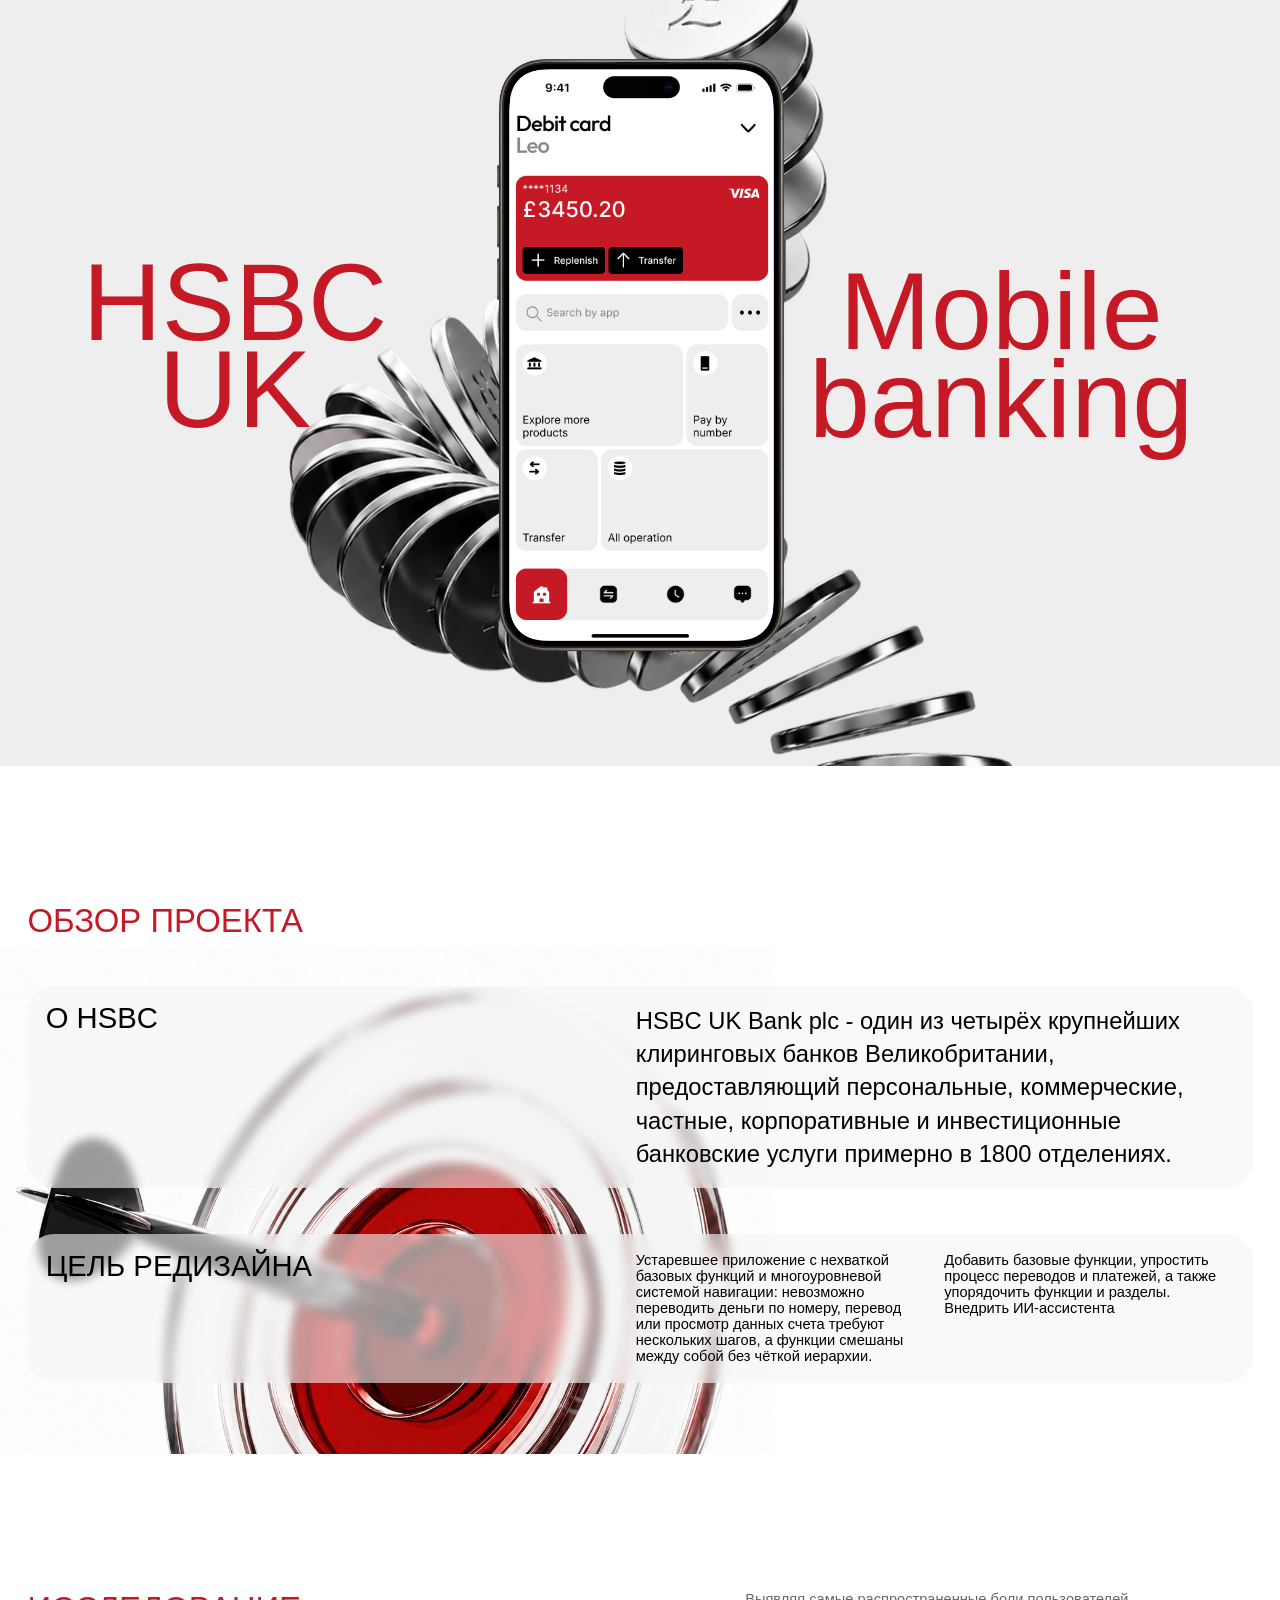
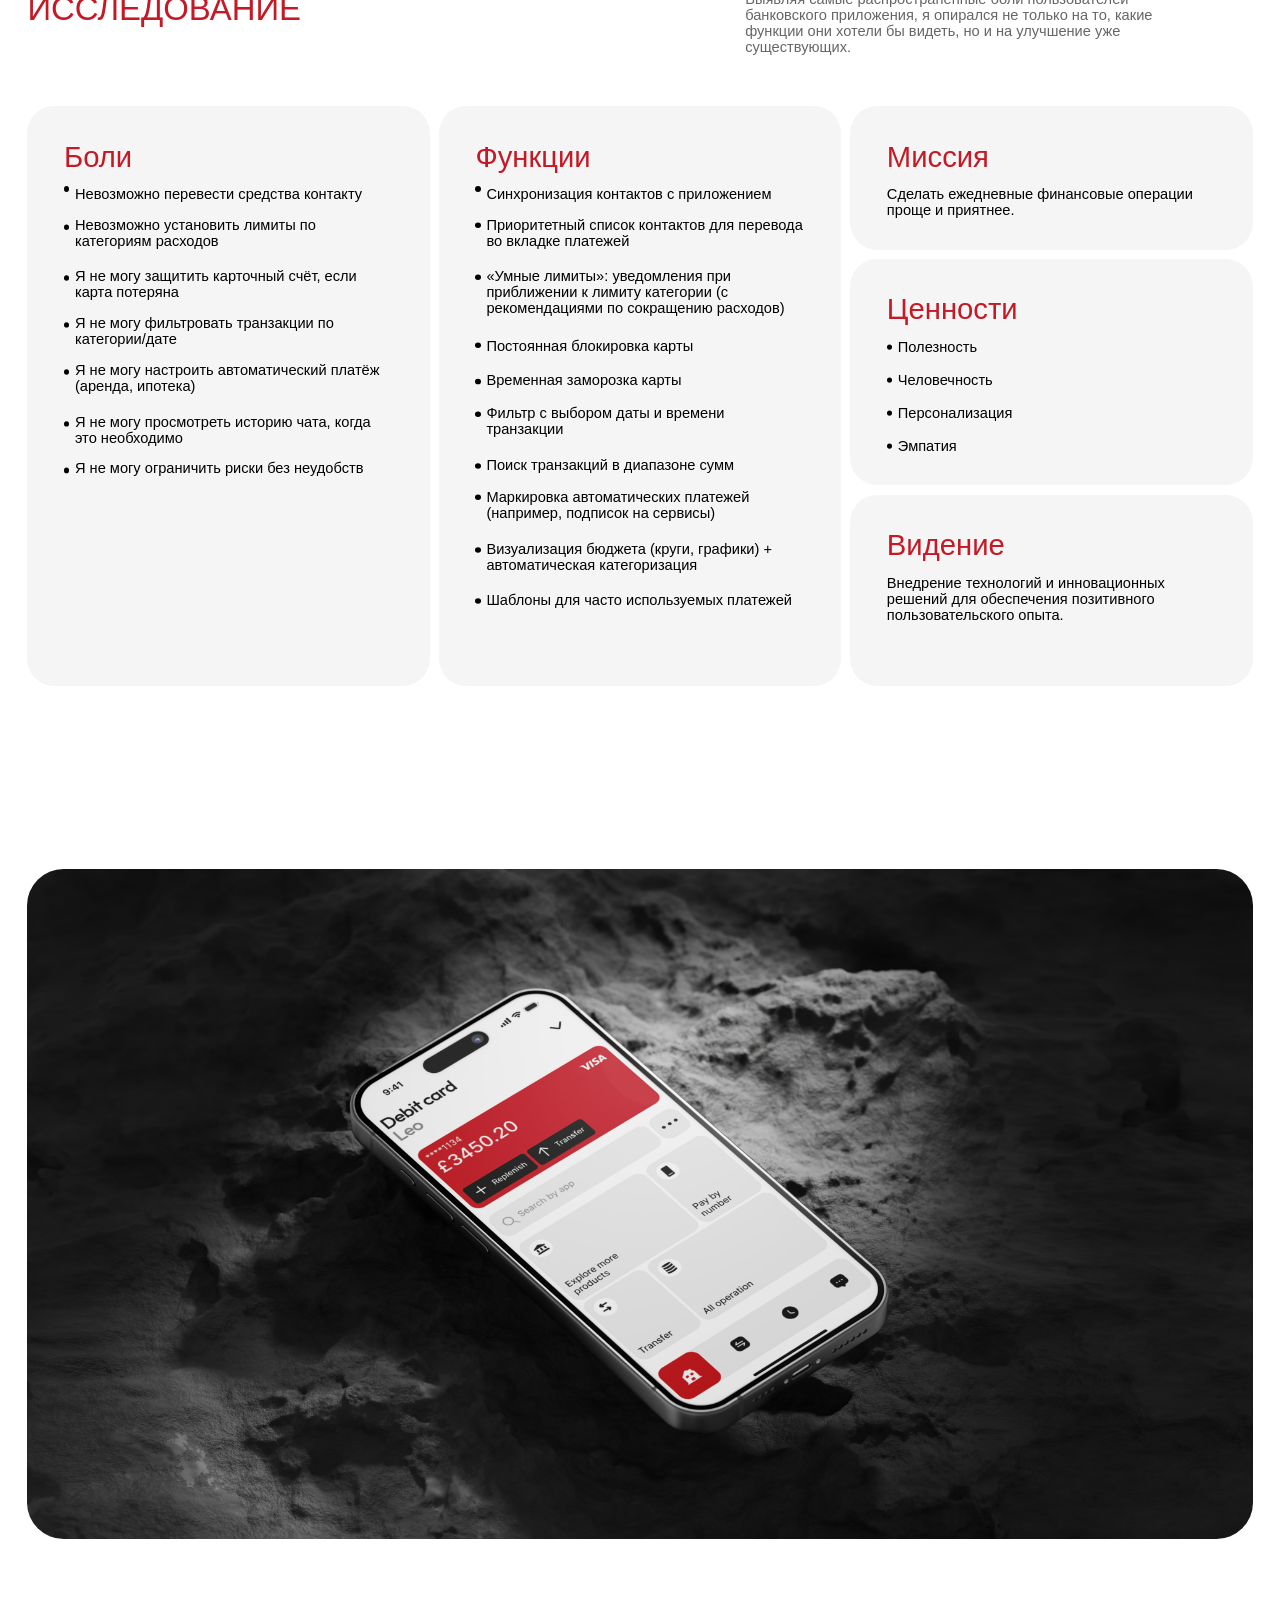
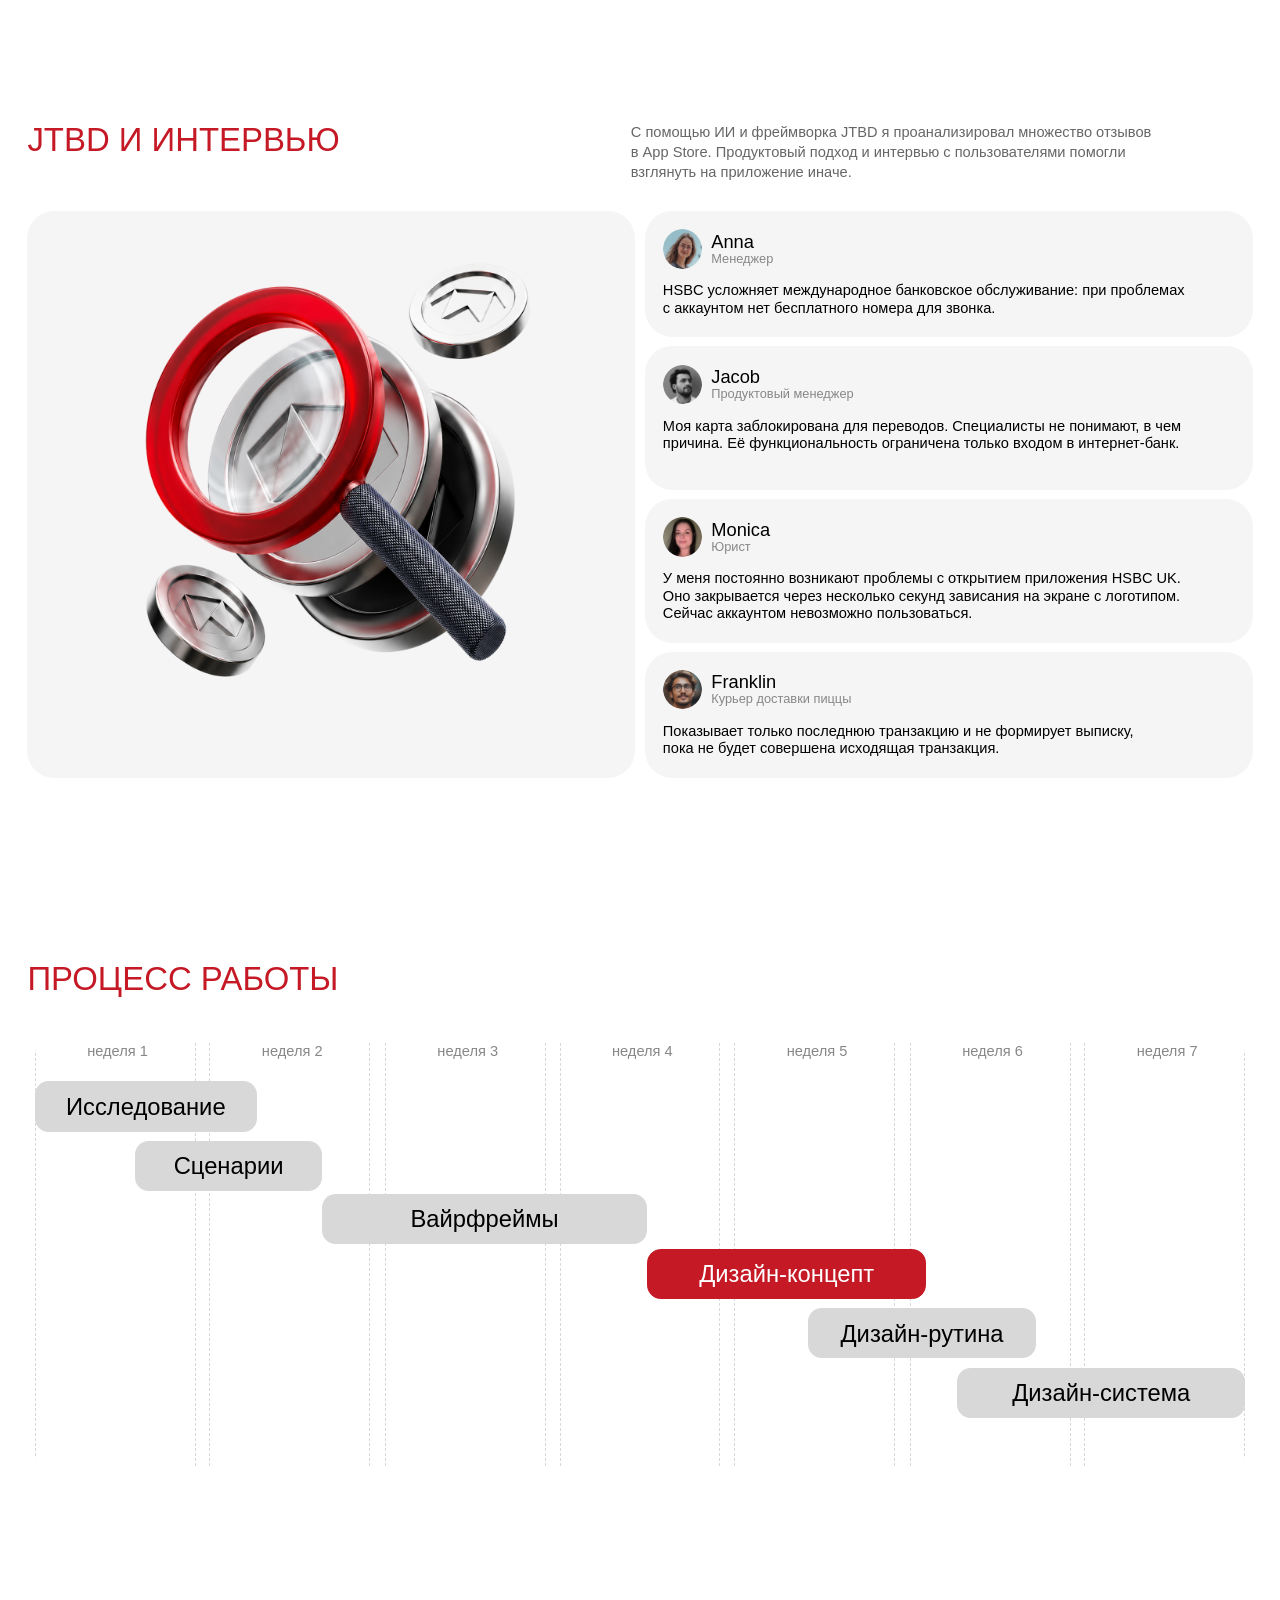
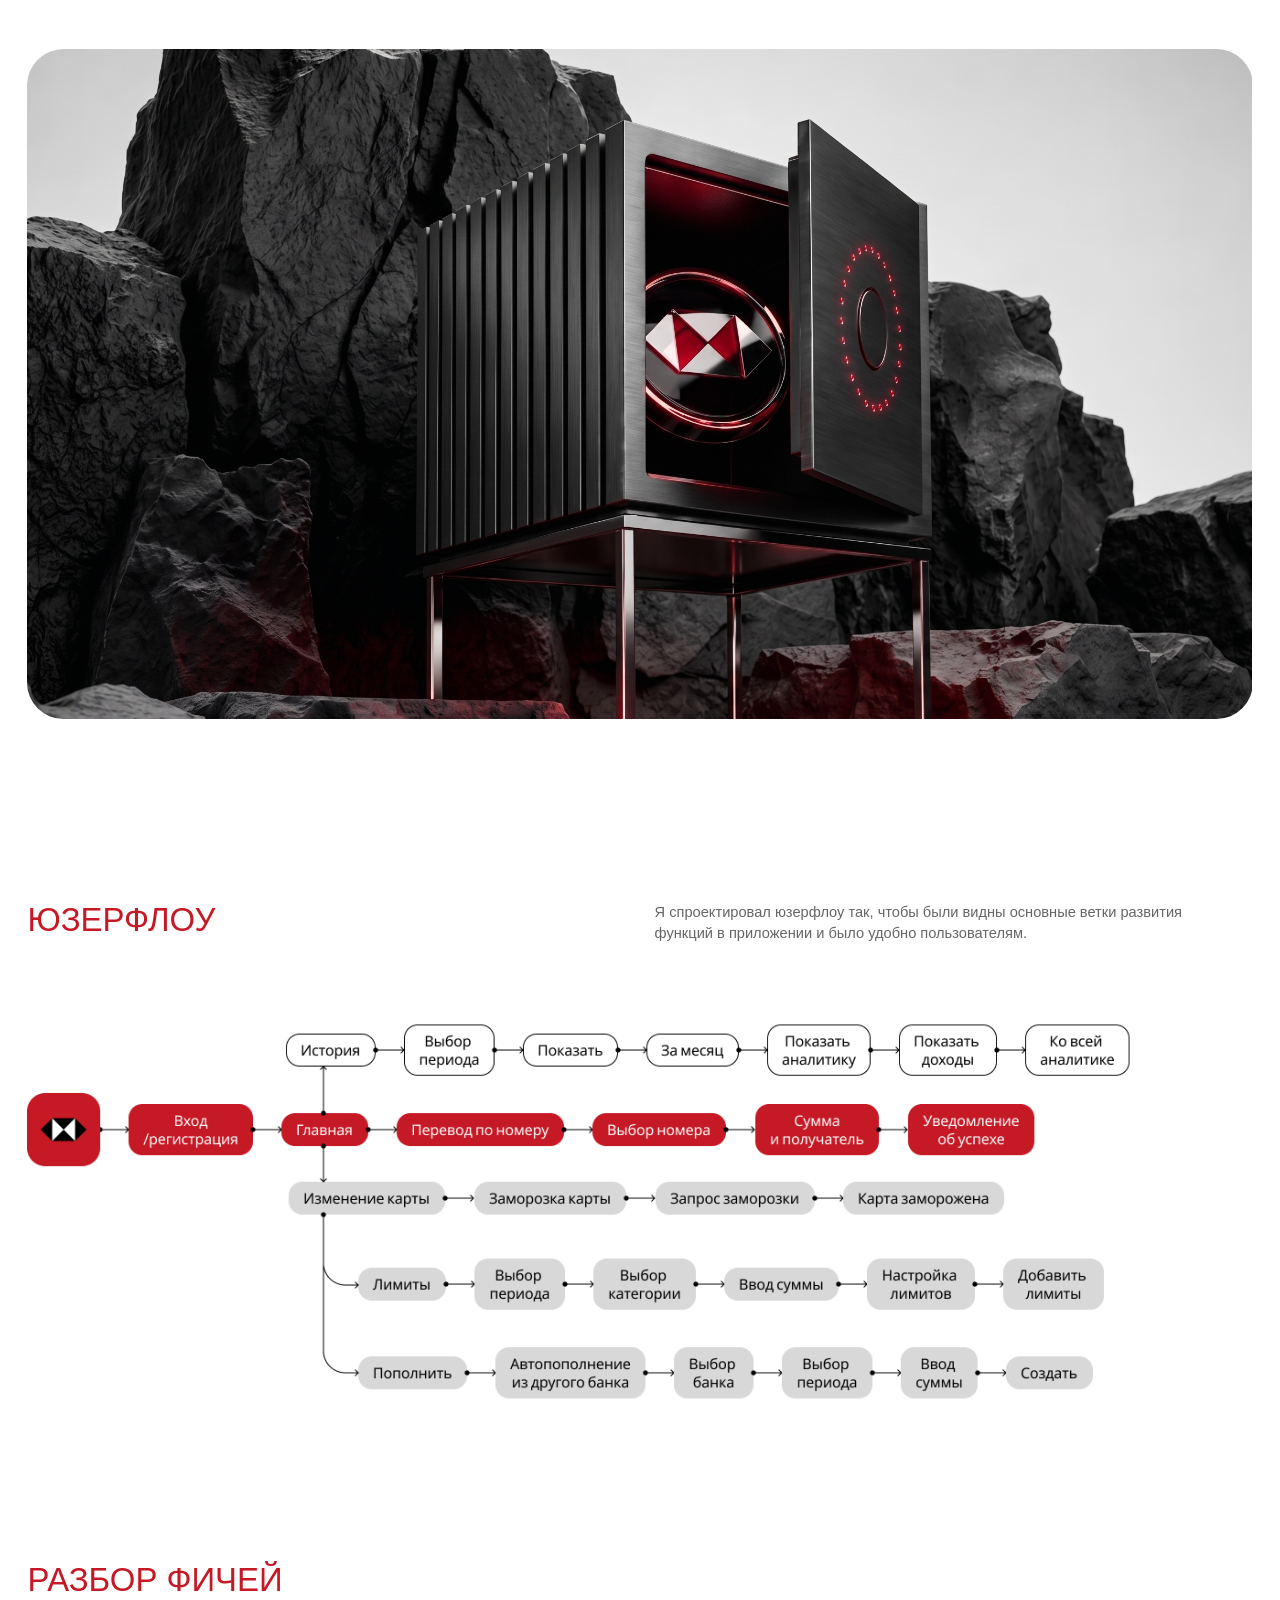
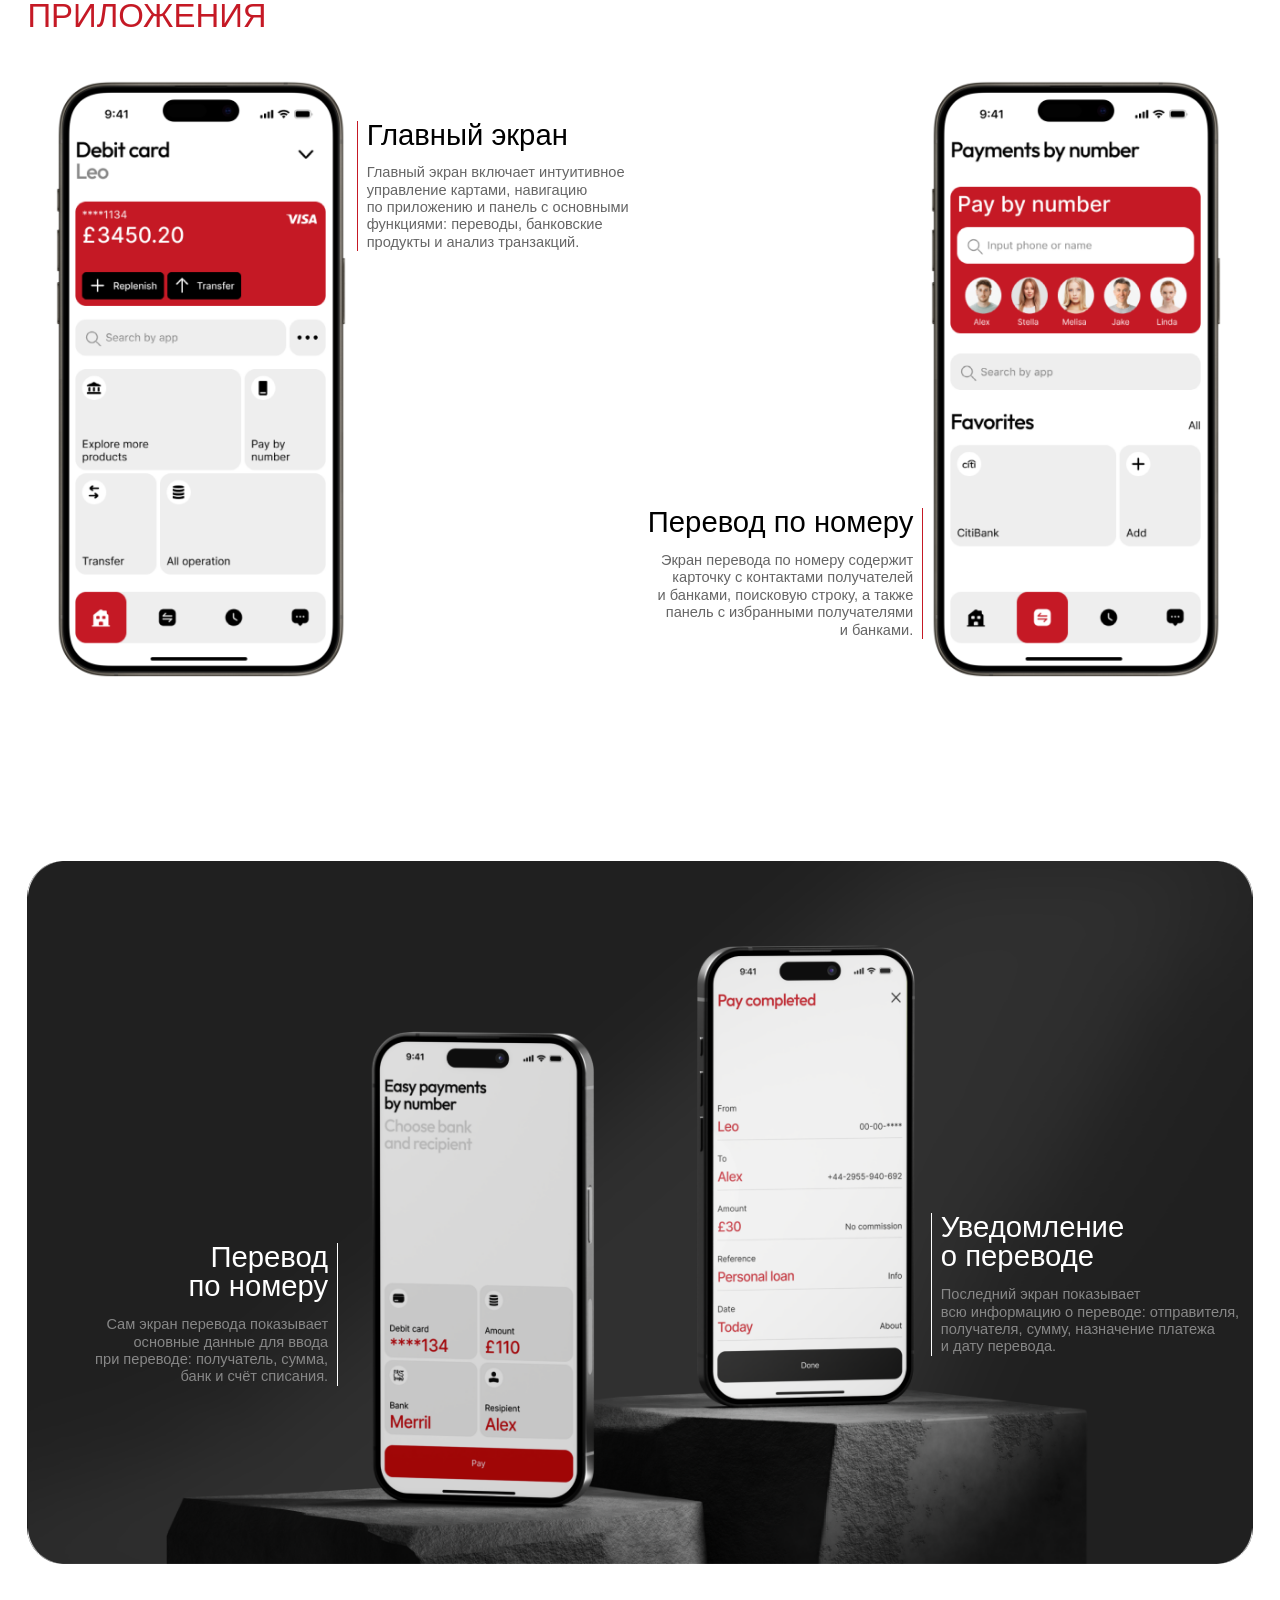
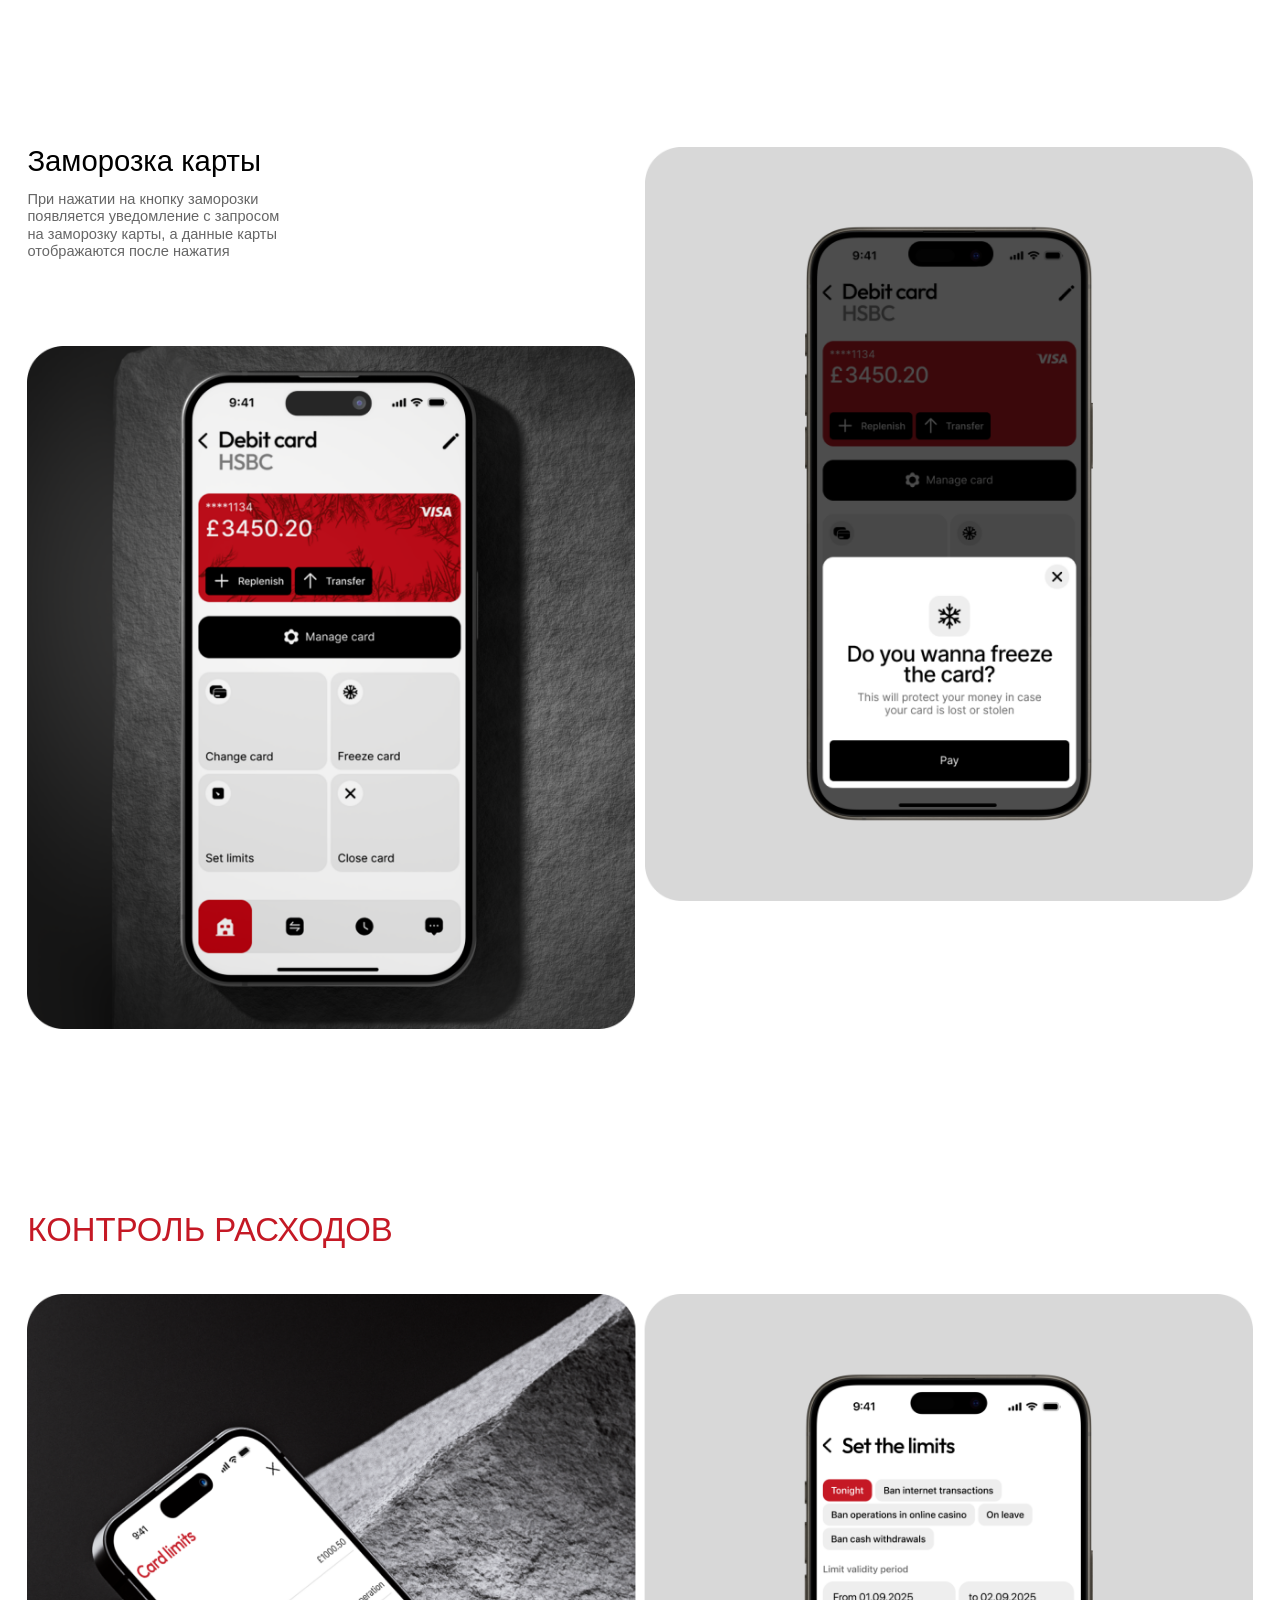
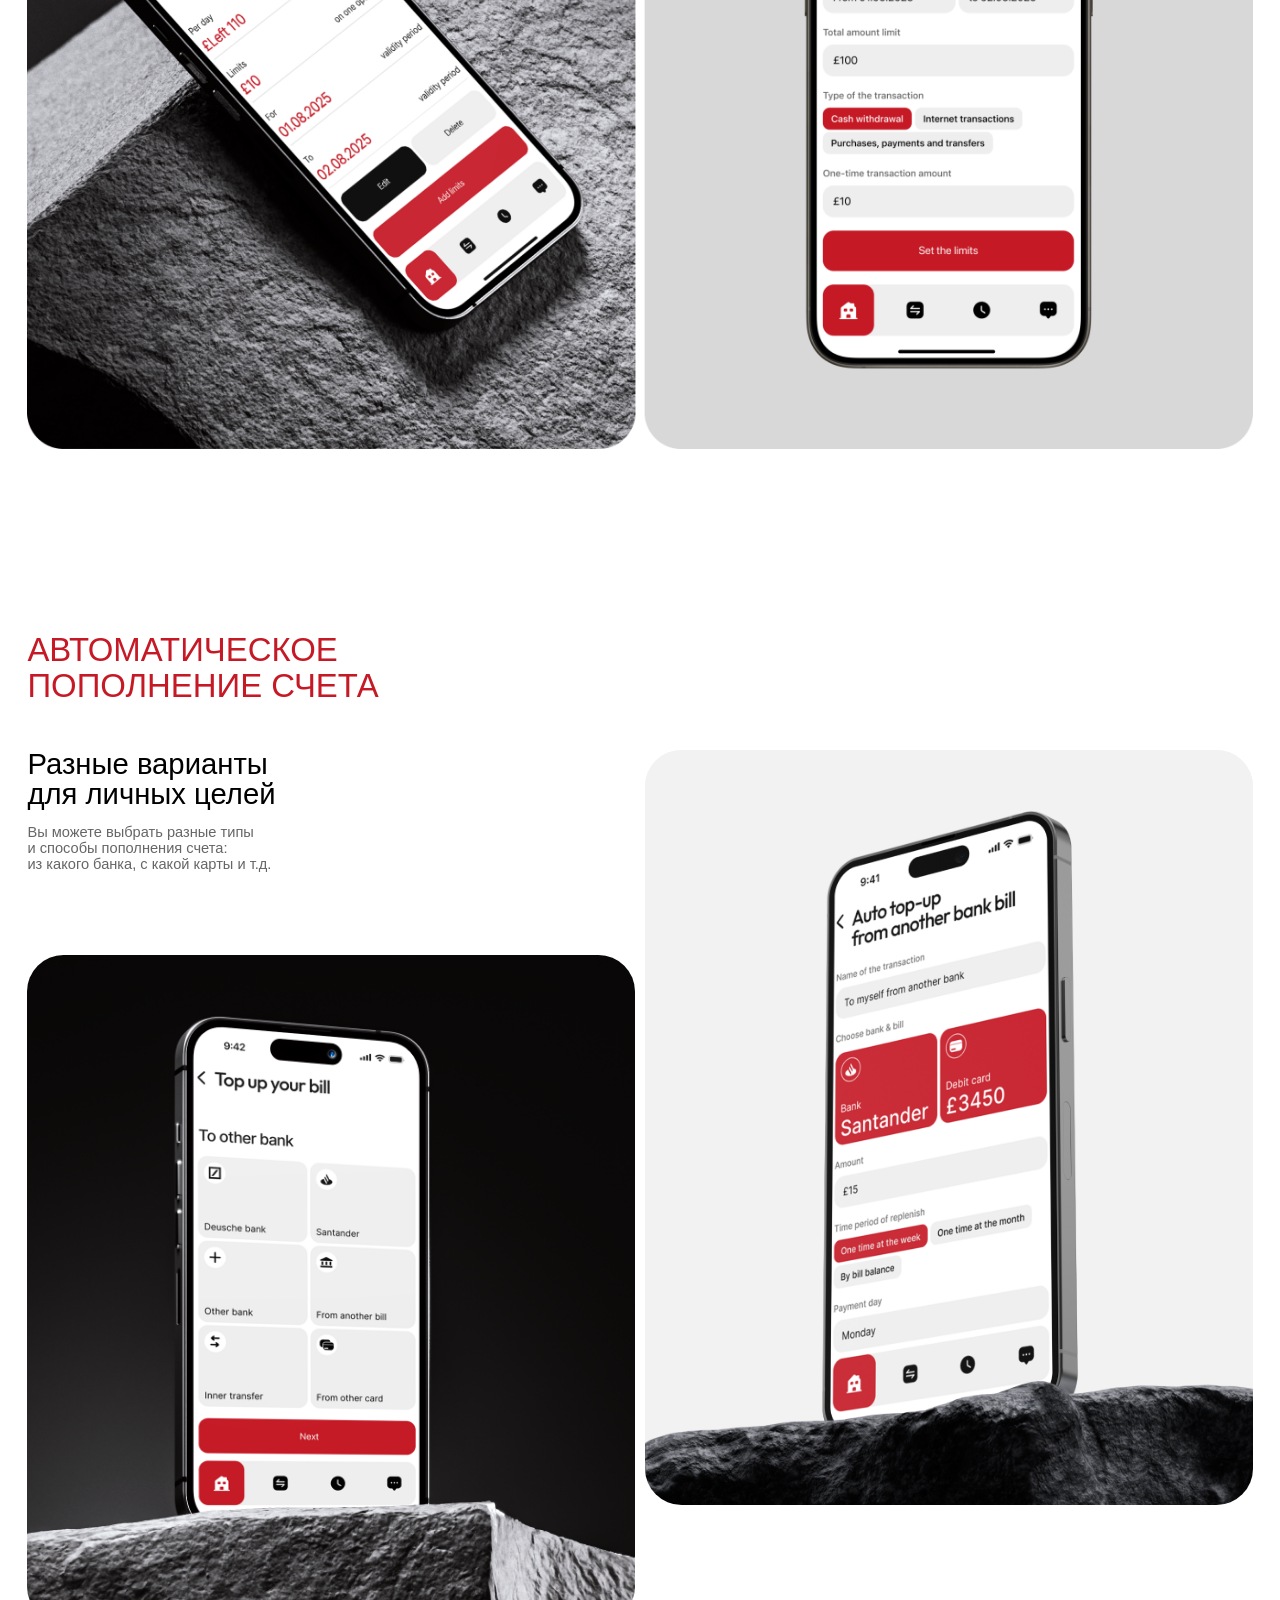
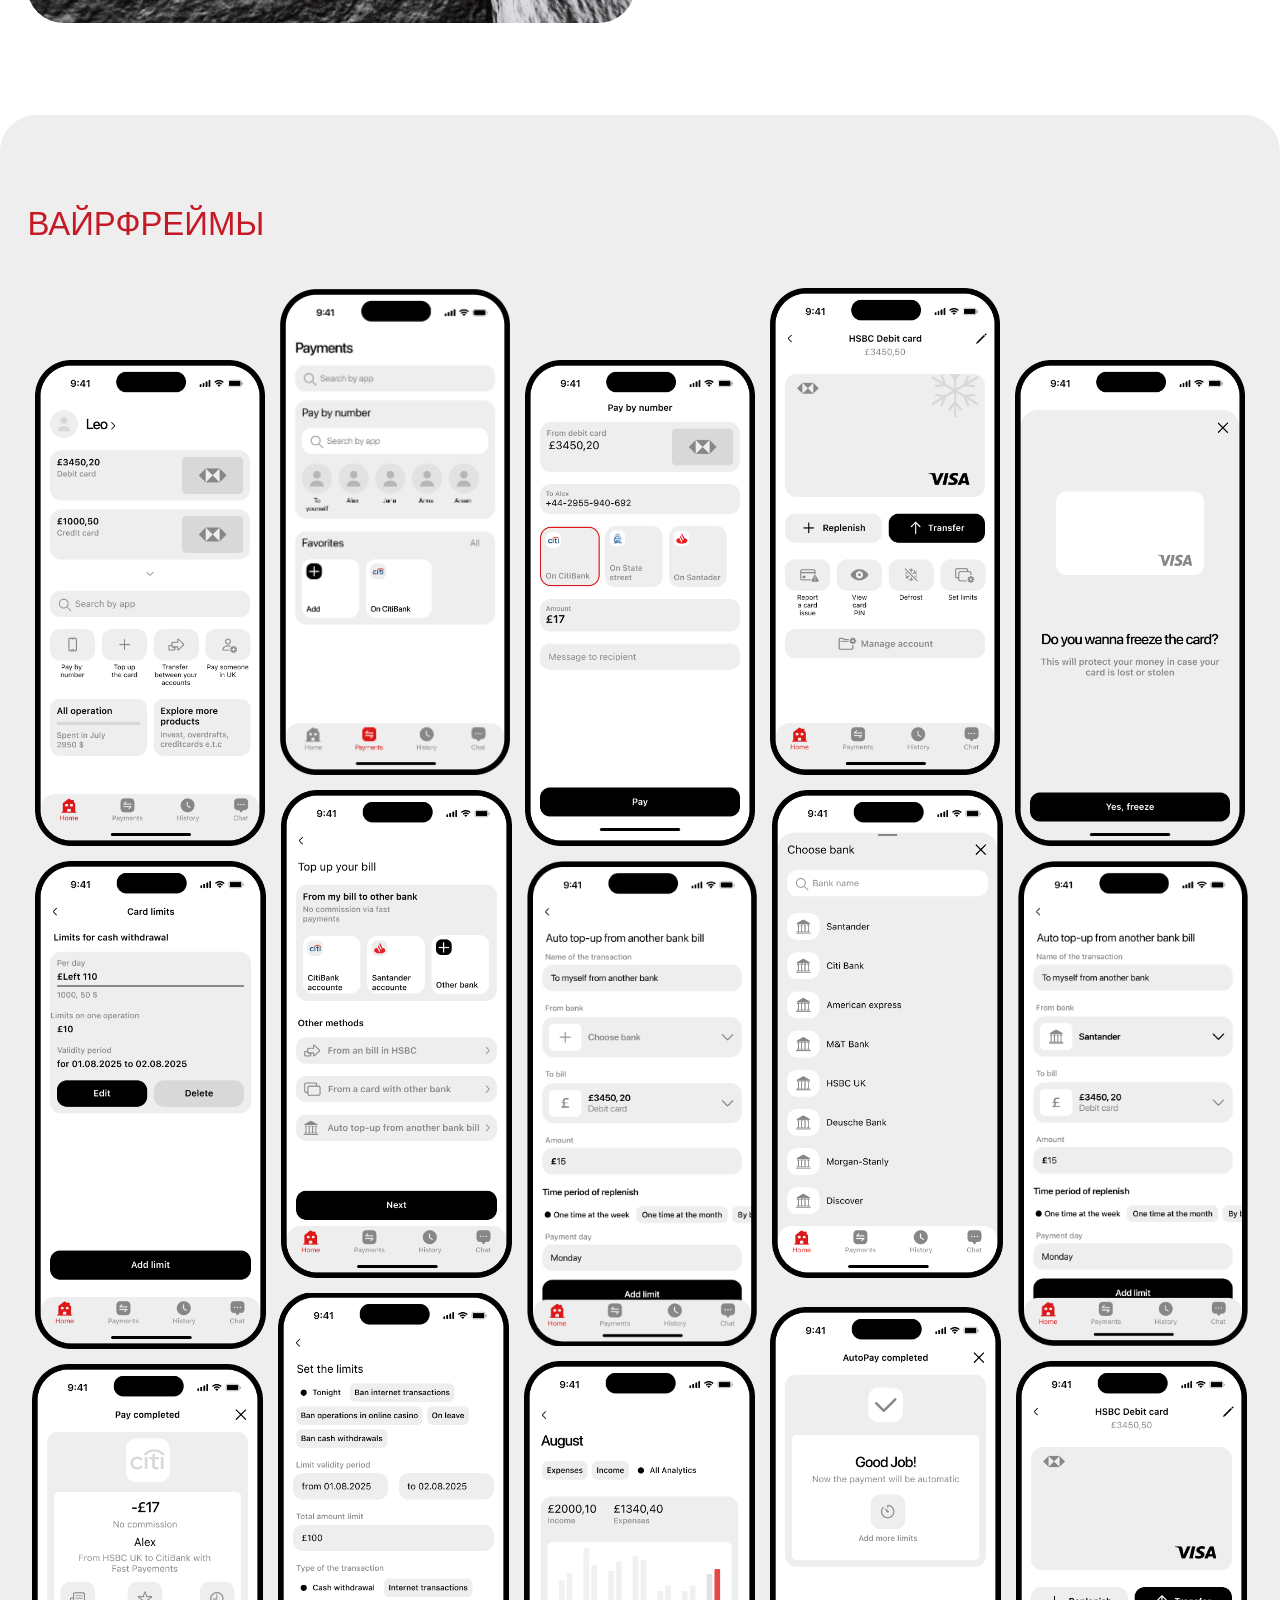
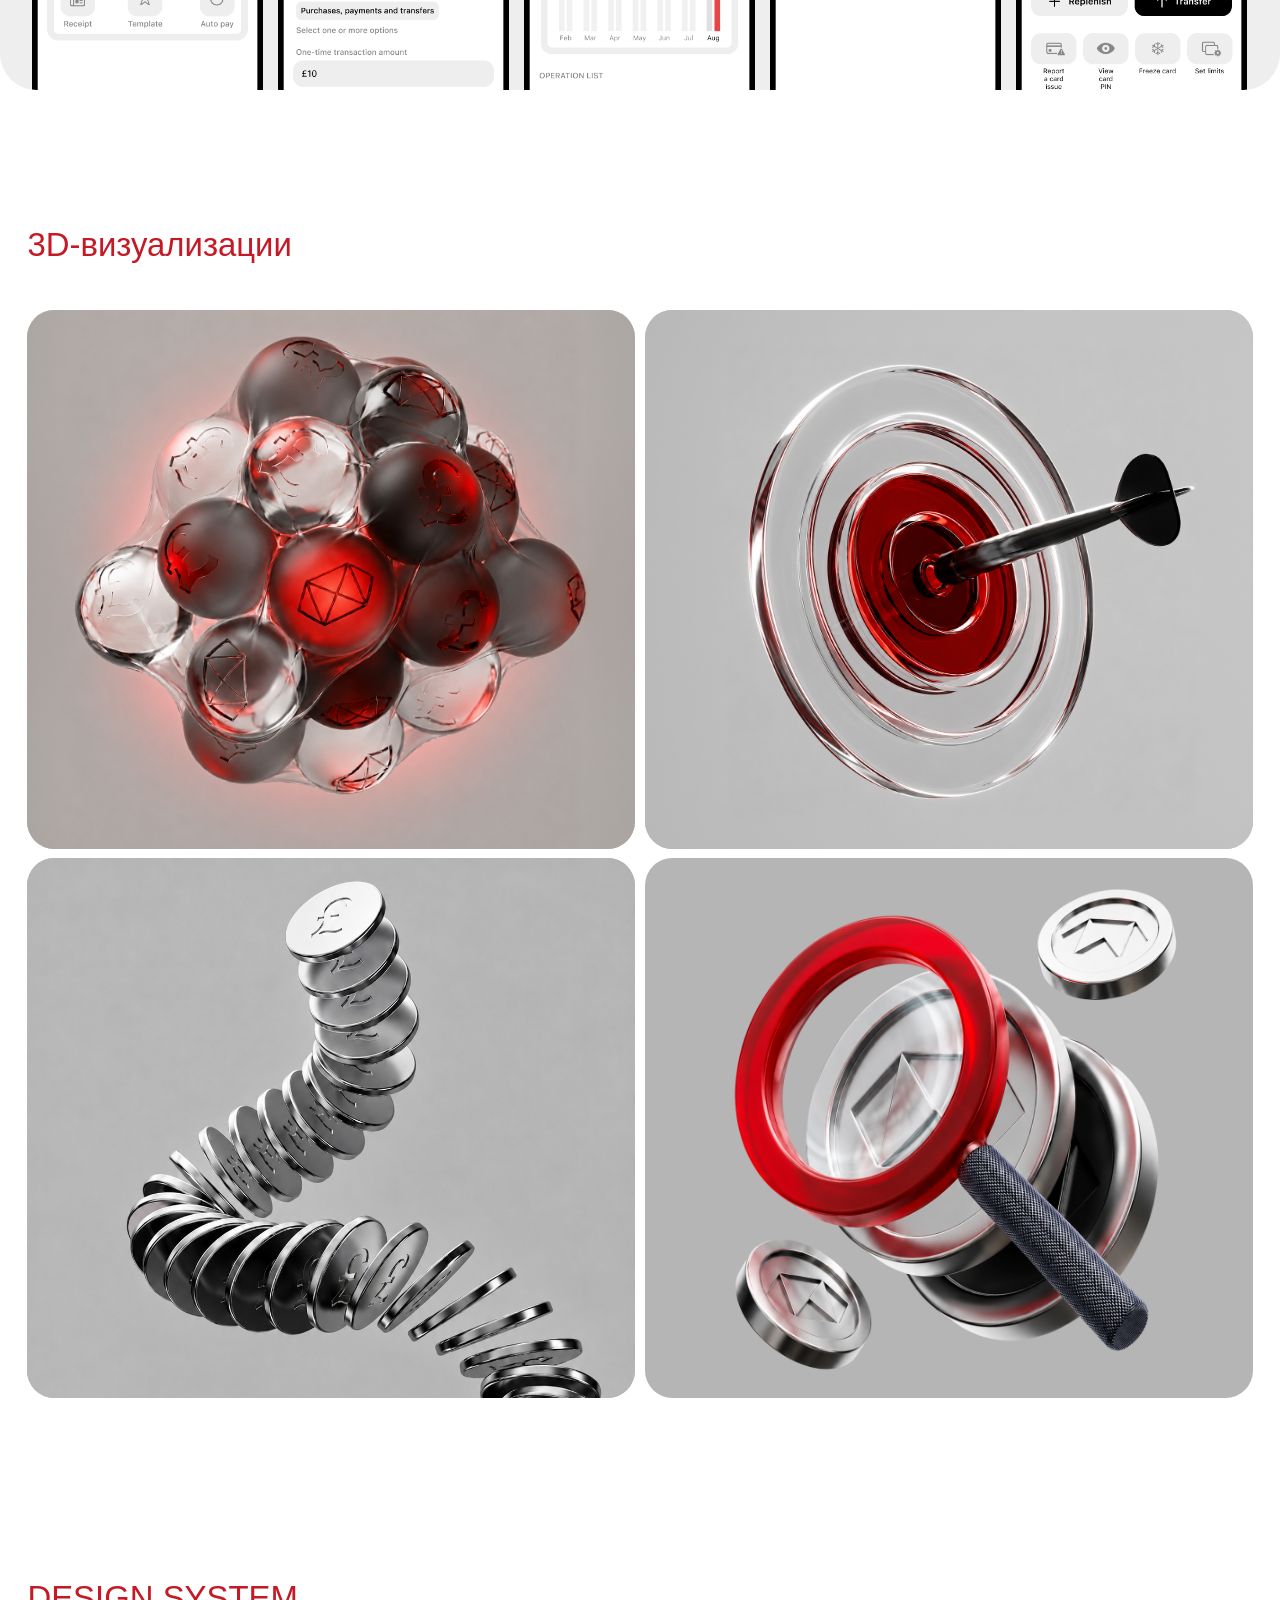
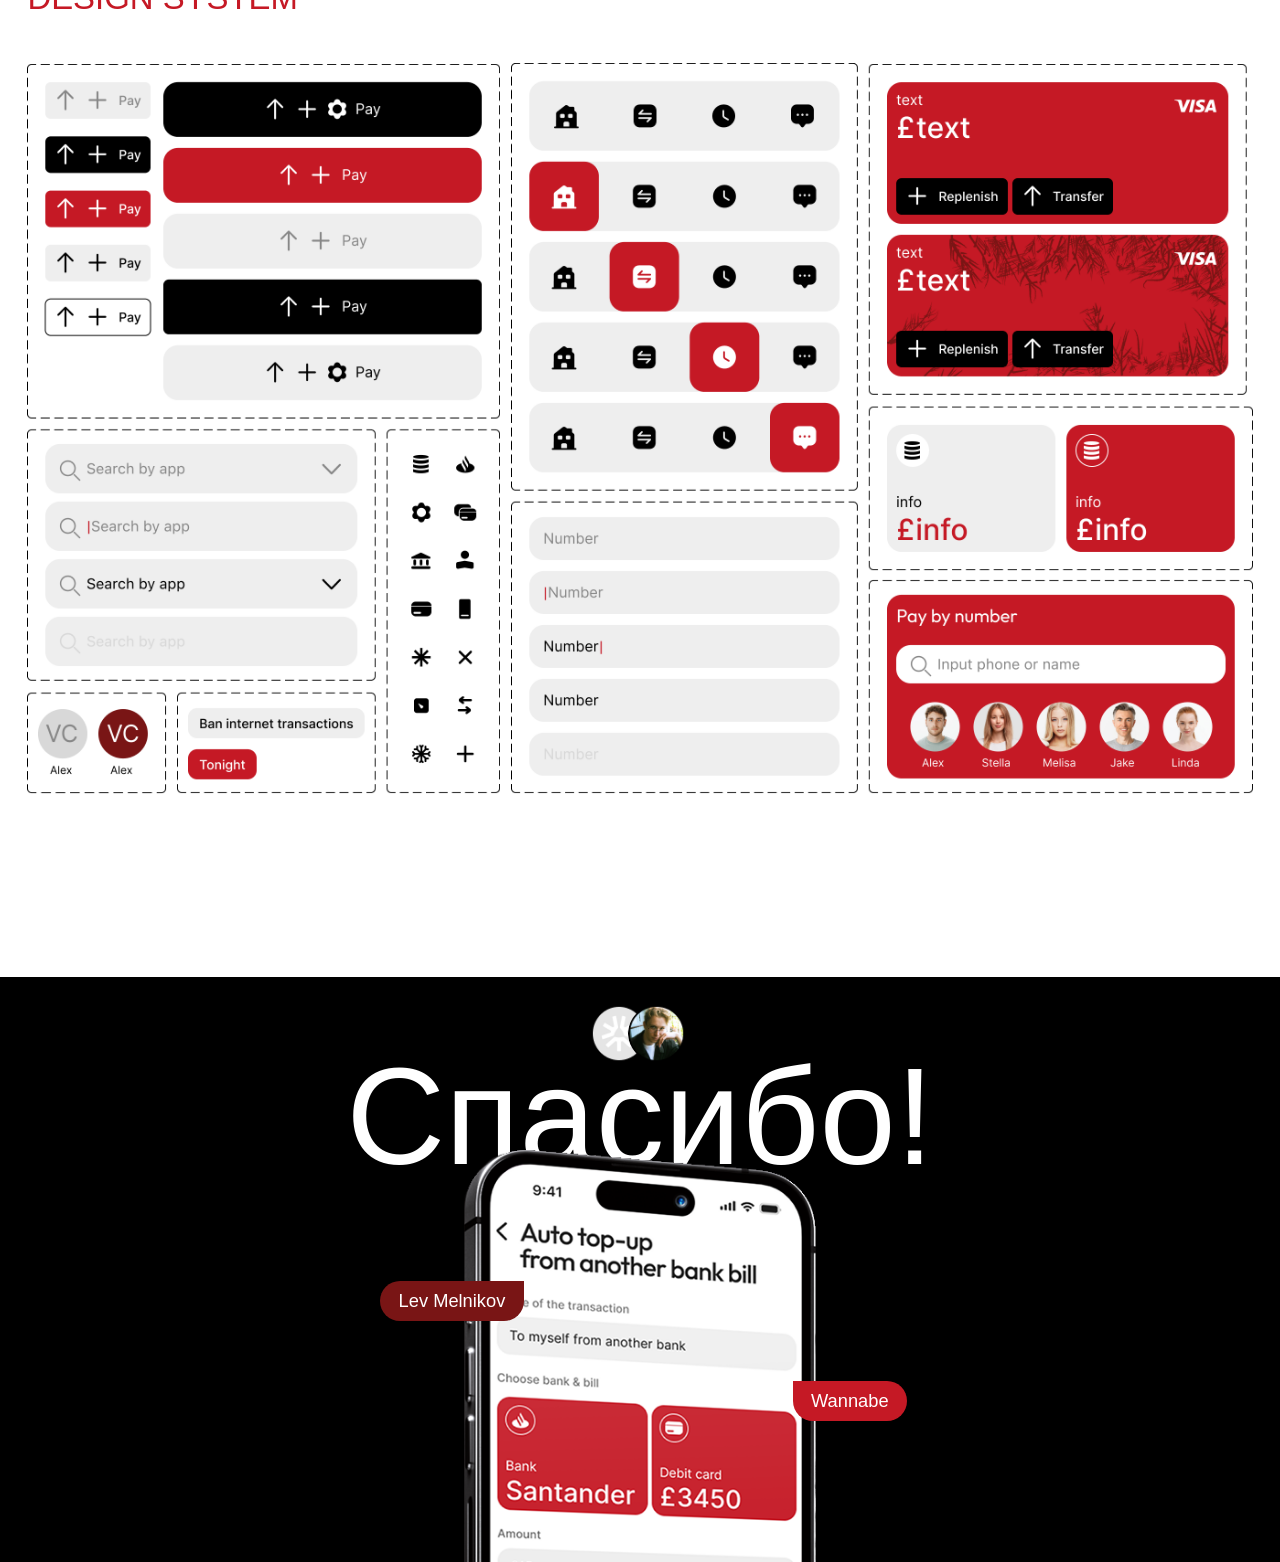
==== commit 09a63521: "Add files via upload" ====
--- a/hsbc-project.html
+++ b/hsbc-project.html
@@ -11,7 +11,7 @@
       <section class="hsbc-cover-section" data-node-id="1219:12208" aria-label="HSBC UK Mobile Banking">
         <div class="hsbc-cover-coins" data-node-id="1219:12236">
           <div class="hsbc-cover-coins-inner">
-            <img src="assets/hsbc/cover-coins.png" alt="" aria-hidden="true" />
+            <img src="assets/cover-coins.png" alt="" aria-hidden="true" />
           </div>
         </div>
 
@@ -28,13 +28,13 @@
         <figure class="hsbc-cover-phone" data-node-id="1219:12241">
           <img
             class="hsbc-cover-screen"
-            src="assets/hsbc/cover-screen.png"
+            src="assets/cover-screen.png"
             alt="Главный экран мобильного приложения HSBC UK"
             data-node-id="1219:12242"
           />
           <img
             class="hsbc-cover-phone-frame"
-            src="assets/hsbc/phone-frame.png"
+            src="assets/phone-frame.png"
             alt=""
             aria-hidden="true"
             data-node-id="1219:12243"
@@ -48,7 +48,7 @@
         data-node-id="1219:12244"
         aria-label="Обзор проекта"
       >
-        <img class="hsbc-about-bg" src="assets/hsbc/about-bg.png" alt="" aria-hidden="true" />
+        <img class="hsbc-about-bg" src="assets/about-bg.png" alt="" aria-hidden="true" />
 
         <h2 class="hsbc-about-kicker" data-node-id="1219:12246">ОБЗОР ПРОЕКТА</h2>
 
@@ -96,39 +96,39 @@
             <h3 data-node-id="1219:12265">Боли</h3>
             <div class="hsbc-research-list">
               <div class="hsbc-research-item" data-node-id="1219:12266">
-                <img src="assets/hsbc/research/bullet-circle.svg" alt="" aria-hidden="true" />
+                <img src="assets/research/bullet-circle.svg" alt="" aria-hidden="true" />
                 <p data-node-id="1219:12269">Невозможно перевести средства контакту</p>
               </div>
               <div class="hsbc-research-item" data-node-id="1219:12270">
-                <img src="assets/hsbc/research/bullet-40-a.svg" alt="" aria-hidden="true" />
+                <img src="assets/research/bullet-40-a.svg" alt="" aria-hidden="true" />
                 <p data-node-id="1219:12273">Невозможно установить лимиты по категориям расходов</p>
               </div>
               <div class="hsbc-research-item" data-node-id="1219:12274">
-                <img src="assets/hsbc/research/bullet-21.svg" alt="" aria-hidden="true" />
+                <img src="assets/research/bullet-21.svg" alt="" aria-hidden="true" />
                 <p data-node-id="1219:12277">
                   Я не могу защитить карточный счёт, если карта потеряна
                 </p>
               </div>
               <div class="hsbc-research-item" data-node-id="1219:12278">
-                <img src="assets/hsbc/research/bullet-20-a.svg" alt="" aria-hidden="true" />
+                <img src="assets/research/bullet-20-a.svg" alt="" aria-hidden="true" />
                 <p data-node-id="1219:12281">
                   Я не могу фильтровать транзакции по категории/дате
                 </p>
               </div>
               <div class="hsbc-research-item" data-node-id="1219:12282">
-                <img src="assets/hsbc/research/bullet-41.svg" alt="" aria-hidden="true" />
+                <img src="assets/research/bullet-41.svg" alt="" aria-hidden="true" />
                 <p data-node-id="1219:12285">
                   Я не могу настроить автоматический платёж (аренда, ипотека)
                 </p>
               </div>
               <div class="hsbc-research-item" data-node-id="1219:12286">
-                <img src="assets/hsbc/research/bullet-20-a.svg" alt="" aria-hidden="true" />
+                <img src="assets/research/bullet-20-a.svg" alt="" aria-hidden="true" />
                 <p data-node-id="1219:12289">
                   Я не могу просмотреть историю чата, когда это необходимо
                 </p>
               </div>
               <div class="hsbc-research-item" data-node-id="1219:12290">
-                <img src="assets/hsbc/research/bullet-20-a.svg" alt="" aria-hidden="true" />
+                <img src="assets/research/bullet-20-a.svg" alt="" aria-hidden="true" />
                 <p data-node-id="1219:12293">Я не могу ограничить риски без неудобств</p>
               </div>
             </div>
@@ -138,54 +138,54 @@
             <h3 data-node-id="1219:12296">Функции</h3>
             <div class="hsbc-research-list">
               <div class="hsbc-research-item" data-node-id="1219:12297">
-                <img src="assets/hsbc/research/bullet-circle.svg" alt="" aria-hidden="true" />
+                <img src="assets/research/bullet-circle.svg" alt="" aria-hidden="true" />
                 <p data-node-id="1219:12300">Синхронизация контактов с приложением</p>
               </div>
               <div class="hsbc-research-item" data-node-id="1219:12301">
-                <img src="assets/hsbc/research/bullet-40-b.svg" alt="" aria-hidden="true" />
+                <img src="assets/research/bullet-40-b.svg" alt="" aria-hidden="true" />
                 <p data-node-id="1219:12304">
                   Приоритетный список контактов для перевода во вкладке платежей
                 </p>
               </div>
               <div class="hsbc-research-item" data-node-id="1219:12305">
-                <img src="assets/hsbc/research/bullet-60.svg" alt="" aria-hidden="true" />
+                <img src="assets/research/bullet-60.svg" alt="" aria-hidden="true" />
                 <p data-node-id="1219:12308">
                   «Умные лимиты»: уведомления при приближении к лимиту категории (с рекомендациями
                   по сокращению расходов)
                 </p>
               </div>
               <div class="hsbc-research-item" data-node-id="1219:12309">
-                <img src="assets/hsbc/research/bullet-22.svg" alt="" aria-hidden="true" />
+                <img src="assets/research/bullet-22.svg" alt="" aria-hidden="true" />
                 <p data-node-id="1219:12312">Постоянная блокировка карты</p>
               </div>
               <div class="hsbc-research-item" data-node-id="1219:12313">
-                <img src="assets/hsbc/research/bullet-20-b.svg" alt="" aria-hidden="true" />
+                <img src="assets/research/bullet-20-b.svg" alt="" aria-hidden="true" />
                 <p data-node-id="1219:12316">Временная заморозка карты</p>
               </div>
               <div class="hsbc-research-item" data-node-id="1219:12317">
-                <img src="assets/hsbc/research/bullet-40-c.svg" alt="" aria-hidden="true" />
+                <img src="assets/research/bullet-40-c.svg" alt="" aria-hidden="true" />
                 <p data-node-id="1219:12320">
                   Фильтр с выбором даты и времени транзакции
                 </p>
               </div>
               <div class="hsbc-research-item" data-node-id="1219:12321">
-                <img src="assets/hsbc/research/bullet-20-b.svg" alt="" aria-hidden="true" />
+                <img src="assets/research/bullet-20-b.svg" alt="" aria-hidden="true" />
                 <p data-node-id="1219:12324">Поиск транзакций в диапазоне сумм</p>
               </div>
               <div class="hsbc-research-item" data-node-id="1219:12325">
-                <img src="assets/hsbc/research/bullet-40-b.svg" alt="" aria-hidden="true" />
+                <img src="assets/research/bullet-40-b.svg" alt="" aria-hidden="true" />
                 <p data-node-id="1219:12328">
                   Маркировка автоматических платежей (например, подписок на сервисы)
                 </p>
               </div>
               <div class="hsbc-research-item" data-node-id="1219:12329">
-                <img src="assets/hsbc/research/bullet-40-c.svg" alt="" aria-hidden="true" />
+                <img src="assets/research/bullet-40-c.svg" alt="" aria-hidden="true" />
                 <p data-node-id="1219:12332">
                   Визуализация бюджета (круги, графики) + автоматическая категоризация
                 </p>
               </div>
               <div class="hsbc-research-item" data-node-id="1219:12333">
-                <img src="assets/hsbc/research/bullet-20-b.svg" alt="" aria-hidden="true" />
+                <img src="assets/research/bullet-20-b.svg" alt="" aria-hidden="true" />
                 <p data-node-id="1219:12336">Шаблоны для часто используемых платежей</p>
               </div>
             </div>
@@ -203,19 +203,19 @@
               <h3 data-node-id="1219:12345">Ценности</h3>
               <div class="hsbc-research-list">
                 <div class="hsbc-research-item" data-node-id="1219:12346">
-                  <img src="assets/hsbc/research/bullet-20-c.svg" alt="" aria-hidden="true" />
+                  <img src="assets/research/bullet-20-c.svg" alt="" aria-hidden="true" />
                   <p data-node-id="1219:12349">Полезность</p>
                 </div>
                 <div class="hsbc-research-item" data-node-id="1219:12350">
-                  <img src="assets/hsbc/research/bullet-20-c.svg" alt="" aria-hidden="true" />
+                  <img src="assets/research/bullet-20-c.svg" alt="" aria-hidden="true" />
                   <p data-node-id="1219:12353">Человечность</p>
                 </div>
                 <div class="hsbc-research-item" data-node-id="1219:12354">
-                  <img src="assets/hsbc/research/bullet-20-c.svg" alt="" aria-hidden="true" />
+                  <img src="assets/research/bullet-20-c.svg" alt="" aria-hidden="true" />
                   <p data-node-id="1219:12357">Персонализация</p>
                 </div>
                 <div class="hsbc-research-item" data-node-id="1219:12358">
-                  <img src="assets/hsbc/research/bullet-20-c.svg" alt="" aria-hidden="true" />
+                  <img src="assets/research/bullet-20-c.svg" alt="" aria-hidden="true" />
                   <p data-node-id="1219:12361">Эмпатия</p>
                 </div>
               </div>
@@ -239,7 +239,7 @@
         aria-label="Мокап главного экрана HSBC UK"
       >
         <figure class="hsbc-mockup-one-frame" data-node-id="1219:12368">
-          <img src="assets/hsbc/mockup-1.png" alt="Мокап главного экрана HSBC UK на темном фоне" />
+          <img src="assets/mockup-1.png" alt="Мокап главного экрана HSBC UK на темном фоне" />
         </figure>
       </section>
 
@@ -255,13 +255,13 @@
 
         <div class="hsbc-jtbd-grid" data-node-id="1219:12375">
           <figure class="hsbc-jtbd-visual" data-node-id="1219:12376">
-            <img src="assets/hsbc/jtbd-visual.png" alt="" aria-hidden="true" />
+            <img src="assets/jtbd-visual.png" alt="" aria-hidden="true" />
           </figure>
 
           <div class="hsbc-jtbd-feedback" data-node-id="1219:12377">
             <article class="hsbc-jtbd-quote hsbc-jtbd-quote-sm" data-node-id="1219:12378">
               <header data-node-id="1219:12379">
-                <img src="assets/hsbc/avatar-anna.png" alt="" aria-hidden="true" data-node-id="1219:12381" />
+                <img src="assets/avatar-anna.png" alt="" aria-hidden="true" data-node-id="1219:12381" />
                 <div data-node-id="1219:12382">
                   <h3 data-node-id="1219:12383">Anna</h3>
                   <p data-node-id="1219:12384">Менеджер</p>
@@ -275,7 +275,7 @@
 
             <article class="hsbc-jtbd-quote" data-node-id="1219:12387">
               <header data-node-id="1219:12388">
-                <img src="assets/hsbc/avatar-jacob.png" alt="" aria-hidden="true" data-node-id="1219:12390" />
+                <img src="assets/avatar-jacob.png" alt="" aria-hidden="true" data-node-id="1219:12390" />
                 <div data-node-id="1219:12391">
                   <h3 data-node-id="1219:12392">Jacob</h3>
                   <p data-node-id="1219:12393">Продуктовый менеджер</p>
@@ -290,7 +290,7 @@
 
             <article class="hsbc-jtbd-quote" data-node-id="1219:12396">
               <header data-node-id="1219:12397">
-                <img src="assets/hsbc/avatar-monica.png" alt="" aria-hidden="true" data-node-id="1219:12399" />
+                <img src="assets/avatar-monica.png" alt="" aria-hidden="true" data-node-id="1219:12399" />
                 <div data-node-id="1219:12400">
                   <h3 data-node-id="1219:12401">Monica</h3>
                   <p data-node-id="1219:12402">Юрист</p>
@@ -305,7 +305,7 @@
 
             <article class="hsbc-jtbd-quote hsbc-jtbd-quote-sm" data-node-id="1219:12405">
               <header data-node-id="1219:12406">
-                <img src="assets/hsbc/avatar-franklin.png" alt="" aria-hidden="true" data-node-id="1219:12408" />
+                <img src="assets/avatar-franklin.png" alt="" aria-hidden="true" data-node-id="1219:12408" />
                 <div data-node-id="1219:12409">
                   <h3 data-node-id="1219:12410">Franklin</h3>
                   <p data-node-id="1219:12411">Курьер доставки пиццы</p>
@@ -350,7 +350,7 @@
 
       <section class="hsbc-save-section" id="hsbc-save" data-node-id="1219:12444" aria-label="HSBC Save">
         <figure class="hsbc-save-frame" data-node-id="1219:12445">
-          <img src="assets/hsbc/save-visual.png" alt="3D-визуализация сейфа HSBC" />
+          <img src="assets/save-visual.png" alt="3D-визуализация сейфа HSBC" />
         </figure>
       </section>
 
@@ -366,7 +366,7 @@
         <div class="hsbc-user-flow-canvas" data-node-id="1219:12450">
           <img
             class="hsbc-user-flow-diagram"
-            src="assets/hsbc/user-flow-diagram-v2.png"
+            src="assets/user-flow-diagram-v2.png"
             alt="Схема юзерфлоу HSBC UK"
           />
         </div>
@@ -386,7 +386,7 @@
         <div class="hsbc-features-frame" data-node-id="1219:12598">
           <img
             class="hsbc-features-phone hsbc-features-phone-main"
-            src="assets/hsbc/features-phone-main.png"
+            src="assets/features-phone-main.png"
             alt="Главный экран приложения HSBC UK"
             data-node-id="1219:12623"
           />
@@ -409,7 +409,7 @@
           </article>
           <img
             class="hsbc-features-phone hsbc-features-phone-payments"
-            src="assets/hsbc/features-phone-payments.png"
+            src="assets/features-phone-payments.png"
             alt="Экран перевода по номеру в приложении HSBC UK"
             data-node-id="1219:12620"
           />
@@ -425,7 +425,7 @@
         <div class="hsbc-pay-number-frame" data-node-id="1219:12632">
           <img
             class="hsbc-pay-number-visual"
-            src="assets/hsbc/pay-by-number-visual.png"
+            src="assets/pay-by-number-visual.png"
             alt="Визуал сценария перевода по номеру в приложении HSBC UK"
             data-node-id="1219:12633"
           />
@@ -462,13 +462,13 @@
           </article>
           <img
             class="hsbc-freeze-visual hsbc-freeze-visual-left"
-            src="assets/hsbc/freeze-card-left.png"
+            src="assets/freeze-card-left.png"
             alt="Экран управления картой HSBC UK"
             data-node-id="1219:12661"
           />
           <img
             class="hsbc-freeze-visual hsbc-freeze-visual-right"
-            src="assets/hsbc/freeze-card-right.png"
+            src="assets/freeze-card-right.png"
             alt="Экран подтверждения заморозки карты HSBC UK"
             data-node-id="1219:12649"
           />
@@ -484,7 +484,7 @@
         <h2 data-node-id="1219:12664">КОНТРОЛЬ РАСХОДОВ</h2>
 
         <figure class="hsbc-expenses-frame" data-node-id="1219:12665">
-          <img src="assets/hsbc/expenses-control.png" alt="Контроль расходов в приложении HSBC UK" />
+          <img src="assets/expenses-control.png" alt="Контроль расходов в приложении HSBC UK" />
         </figure>
       </section>
 
@@ -515,14 +515,14 @@
             class="hsbc-auto-topup-visual hsbc-auto-topup-visual-left"
             data-node-id="1219:12675"
           >
-            <img src="assets/hsbc/auto-topup-left.png" alt="Экран выбора способа пополнения счета HSBC UK" />
+            <img src="assets/auto-topup-left.png" alt="Экран выбора способа пополнения счета HSBC UK" />
           </figure>
 
           <figure
             class="hsbc-auto-topup-visual hsbc-auto-topup-visual-right"
             data-node-id="1219:12684"
           >
-            <img src="assets/hsbc/auto-topup-right.png" alt="Экран автоматического пополнения счета HSBC UK" />
+            <img src="assets/auto-topup-right.png" alt="Экран автоматического пополнения счета HSBC UK" />
           </figure>
         </div>
       </section>
@@ -537,49 +537,49 @@
 
         <div class="hsbc-wireframes-frame" data-node-id="1219:12688">
           <figure class="hsbc-wireframe-card hsbc-wireframe-1" data-node-id="1219:12689">
-            <img src="assets/hsbc/wireframe-1.png" alt="" aria-hidden="true" />
+            <img src="assets/wireframe-1.png" alt="" aria-hidden="true" />
           </figure>
           <figure class="hsbc-wireframe-card hsbc-wireframe-6" data-node-id="1219:12690">
-            <img src="assets/hsbc/wireframe-6.png" alt="" aria-hidden="true" />
+            <img src="assets/wireframe-6.png" alt="" aria-hidden="true" />
           </figure>
           <figure class="hsbc-wireframe-card hsbc-wireframe-7" data-node-id="1219:12691">
-            <img src="assets/hsbc/wireframe-7.png" alt="" aria-hidden="true" />
+            <img src="assets/wireframe-7.png" alt="" aria-hidden="true" />
           </figure>
           <figure class="hsbc-wireframe-card hsbc-wireframe-9" data-node-id="1219:12692">
-            <img src="assets/hsbc/wireframe-9.png" alt="" aria-hidden="true" />
+            <img src="assets/wireframe-9.png" alt="" aria-hidden="true" />
           </figure>
           <figure class="hsbc-wireframe-card hsbc-wireframe-10" data-node-id="1219:12693">
-            <img src="assets/hsbc/wireframe-10.png" alt="" aria-hidden="true" />
+            <img src="assets/wireframe-10.png" alt="" aria-hidden="true" />
           </figure>
           <figure class="hsbc-wireframe-card hsbc-wireframe-12" data-node-id="1219:12694">
-            <img src="assets/hsbc/wireframe-12.png" alt="" aria-hidden="true" />
+            <img src="assets/wireframe-12.png" alt="" aria-hidden="true" />
           </figure>
           <figure class="hsbc-wireframe-card hsbc-wireframe-4" data-node-id="1219:12695">
-            <img src="assets/hsbc/wireframe-4.png" alt="" aria-hidden="true" />
+            <img src="assets/wireframe-4.png" alt="" aria-hidden="true" />
           </figure>
           <figure class="hsbc-wireframe-card hsbc-wireframe-8" data-node-id="1219:12696">
-            <img src="assets/hsbc/wireframe-8.png" alt="" aria-hidden="true" />
+            <img src="assets/wireframe-8.png" alt="" aria-hidden="true" />
           </figure>
           <figure class="hsbc-wireframe-card hsbc-wireframe-14" data-node-id="1219:12697">
-            <img src="assets/hsbc/wireframe-14.png" alt="" aria-hidden="true" />
+            <img src="assets/wireframe-14.png" alt="" aria-hidden="true" />
           </figure>
           <figure class="hsbc-wireframe-card hsbc-wireframe-5" data-node-id="1219:12698">
-            <img src="assets/hsbc/wireframe-5.png" alt="" aria-hidden="true" />
+            <img src="assets/wireframe-5.png" alt="" aria-hidden="true" />
           </figure>
           <figure class="hsbc-wireframe-card hsbc-wireframe-15" data-node-id="1219:12699">
-            <img src="assets/hsbc/wireframe-15.png" alt="" aria-hidden="true" />
+            <img src="assets/wireframe-15.png" alt="" aria-hidden="true" />
           </figure>
           <figure class="hsbc-wireframe-card hsbc-wireframe-2" data-node-id="1219:12700">
-            <img src="assets/hsbc/wireframe-2.png" alt="" aria-hidden="true" />
+            <img src="assets/wireframe-2.png" alt="" aria-hidden="true" />
           </figure>
           <figure class="hsbc-wireframe-card hsbc-wireframe-13" data-node-id="1219:12701">
-            <img src="assets/hsbc/wireframe-13.png" alt="" aria-hidden="true" />
+            <img src="assets/wireframe-13.png" alt="" aria-hidden="true" />
           </figure>
           <figure class="hsbc-wireframe-card hsbc-wireframe-8-1" data-node-id="1219:12702">
-            <img src="assets/hsbc/wireframe-8-1.png" alt="" aria-hidden="true" />
+            <img src="assets/wireframe-8-1.png" alt="" aria-hidden="true" />
           </figure>
           <figure class="hsbc-wireframe-card hsbc-wireframe-3" data-node-id="1219:12703">
-            <img src="assets/hsbc/wireframe-3.png" alt="" aria-hidden="true" />
+            <img src="assets/wireframe-3.png" alt="" aria-hidden="true" />
           </figure>
         </div>
       </section>
@@ -594,16 +594,16 @@
 
         <div class="hsbc-visualizations-grid" data-node-id="1219:12707">
           <figure class="hsbc-visualization-card hsbc-visualization-card-one" data-node-id="1219:12709">
-            <img src="assets/hsbc/visualization-3d-1.png" alt="3D-визуализация стеклянных сфер HSBC" />
+            <img src="assets/visualization-3d-1.png" alt="3D-визуализация стеклянных сфер HSBC" />
           </figure>
           <figure class="hsbc-visualization-card hsbc-visualization-card-two" data-node-id="1219:12710">
-            <img src="assets/hsbc/visualization-3d-2.png" alt="3D-визуализация мишени HSBC" />
+            <img src="assets/visualization-3d-2.png" alt="3D-визуализация мишени HSBC" />
           </figure>
           <figure class="hsbc-visualization-card hsbc-visualization-card-three" data-node-id="1219:12712">
-            <img src="assets/hsbc/visualization-3d-3.png" alt="3D-визуализация монет HSBC" />
+            <img src="assets/visualization-3d-3.png" alt="3D-визуализация монет HSBC" />
           </figure>
           <figure class="hsbc-visualization-card hsbc-visualization-card-four" data-node-id="1219:12713">
-            <img src="assets/hsbc/visualization-3d-4.png" alt="3D-визуализация лупы и монет HSBC" />
+            <img src="assets/visualization-3d-4.png" alt="3D-визуализация лупы и монет HSBC" />
           </figure>
         </div>
       </section>
@@ -619,7 +619,7 @@
         <div class="hsbc-design-system-frame" data-node-id="1219:12717">
           <img
             class="hsbc-design-system-shot"
-            src="assets/hsbc/design-system-content.png"
+            src="assets/design-system-content.png"
             alt="Компоненты дизайн-системы HSBC UK"
           />
           <div class="hsbc-ds-panel hsbc-ds-buttons" data-node-id="1219:12905">
@@ -700,11 +700,11 @@
             <h3>Pay by number</h3>
             <div class="hsbc-ds-pay-search"><span>⌕</span><span>Input phone or name</span></div>
             <div class="hsbc-ds-pay-avatars">
-              <figure><img src="assets/hsbc/ds-avatar-alex.png" alt="" aria-hidden="true" /><figcaption>Alex</figcaption></figure>
-              <figure><img src="assets/hsbc/ds-avatar-stella.png" alt="" aria-hidden="true" /><figcaption>Stella</figcaption></figure>
-              <figure><img src="assets/hsbc/ds-avatar-melisa.png" alt="" aria-hidden="true" /><figcaption>Melisa</figcaption></figure>
-              <figure><img src="assets/hsbc/ds-avatar-jake.png" alt="" aria-hidden="true" /><figcaption>Jake</figcaption></figure>
-              <figure><img src="assets/hsbc/ds-avatar-linda.png" alt="" aria-hidden="true" /><figcaption>Linda</figcaption></figure>
+              <figure><img src="assets/ds-avatar-alex.png" alt="" aria-hidden="true" /><figcaption>Alex</figcaption></figure>
+              <figure><img src="assets/ds-avatar-stella.png" alt="" aria-hidden="true" /><figcaption>Stella</figcaption></figure>
+              <figure><img src="assets/ds-avatar-melisa.png" alt="" aria-hidden="true" /><figcaption>Melisa</figcaption></figure>
+              <figure><img src="assets/ds-avatar-jake.png" alt="" aria-hidden="true" /><figcaption>Jake</figcaption></figure>
+              <figure><img src="assets/ds-avatar-linda.png" alt="" aria-hidden="true" /><figcaption>Linda</figcaption></figure>
             </div>
           </div>
         </div>
@@ -719,13 +719,13 @@
         <div class="hsbc-thanks-avatars" aria-hidden="true">
           <img
             class="hsbc-thanks-avatar hsbc-thanks-avatar-left"
-            src="assets/hsbc/thanks-avatar-left.png"
+            src="assets/thanks-avatar-left.png"
             alt=""
             data-node-id="1219:13121"
           />
           <img
             class="hsbc-thanks-avatar hsbc-thanks-avatar-right"
-            src="assets/hsbc/thanks-avatar-right.png"
+            src="assets/thanks-avatar-right.png"
             alt=""
             data-node-id="1219:13123"
           />
@@ -734,7 +734,7 @@
         <h2 data-node-id="1219:13114">Спасибо!</h2>
 
         <figure class="hsbc-thanks-phone" data-node-id="1219:13115">
-          <img src="assets/hsbc/thanks-phone.png" alt="Экран автоматического пополнения HSBC UK" />
+          <img src="assets/thanks-phone.png" alt="Экран автоматического пополнения HSBC UK" />
         </figure>
 
         <p class="hsbc-thanks-pill hsbc-thanks-pill-left" data-node-id="1219:13117">
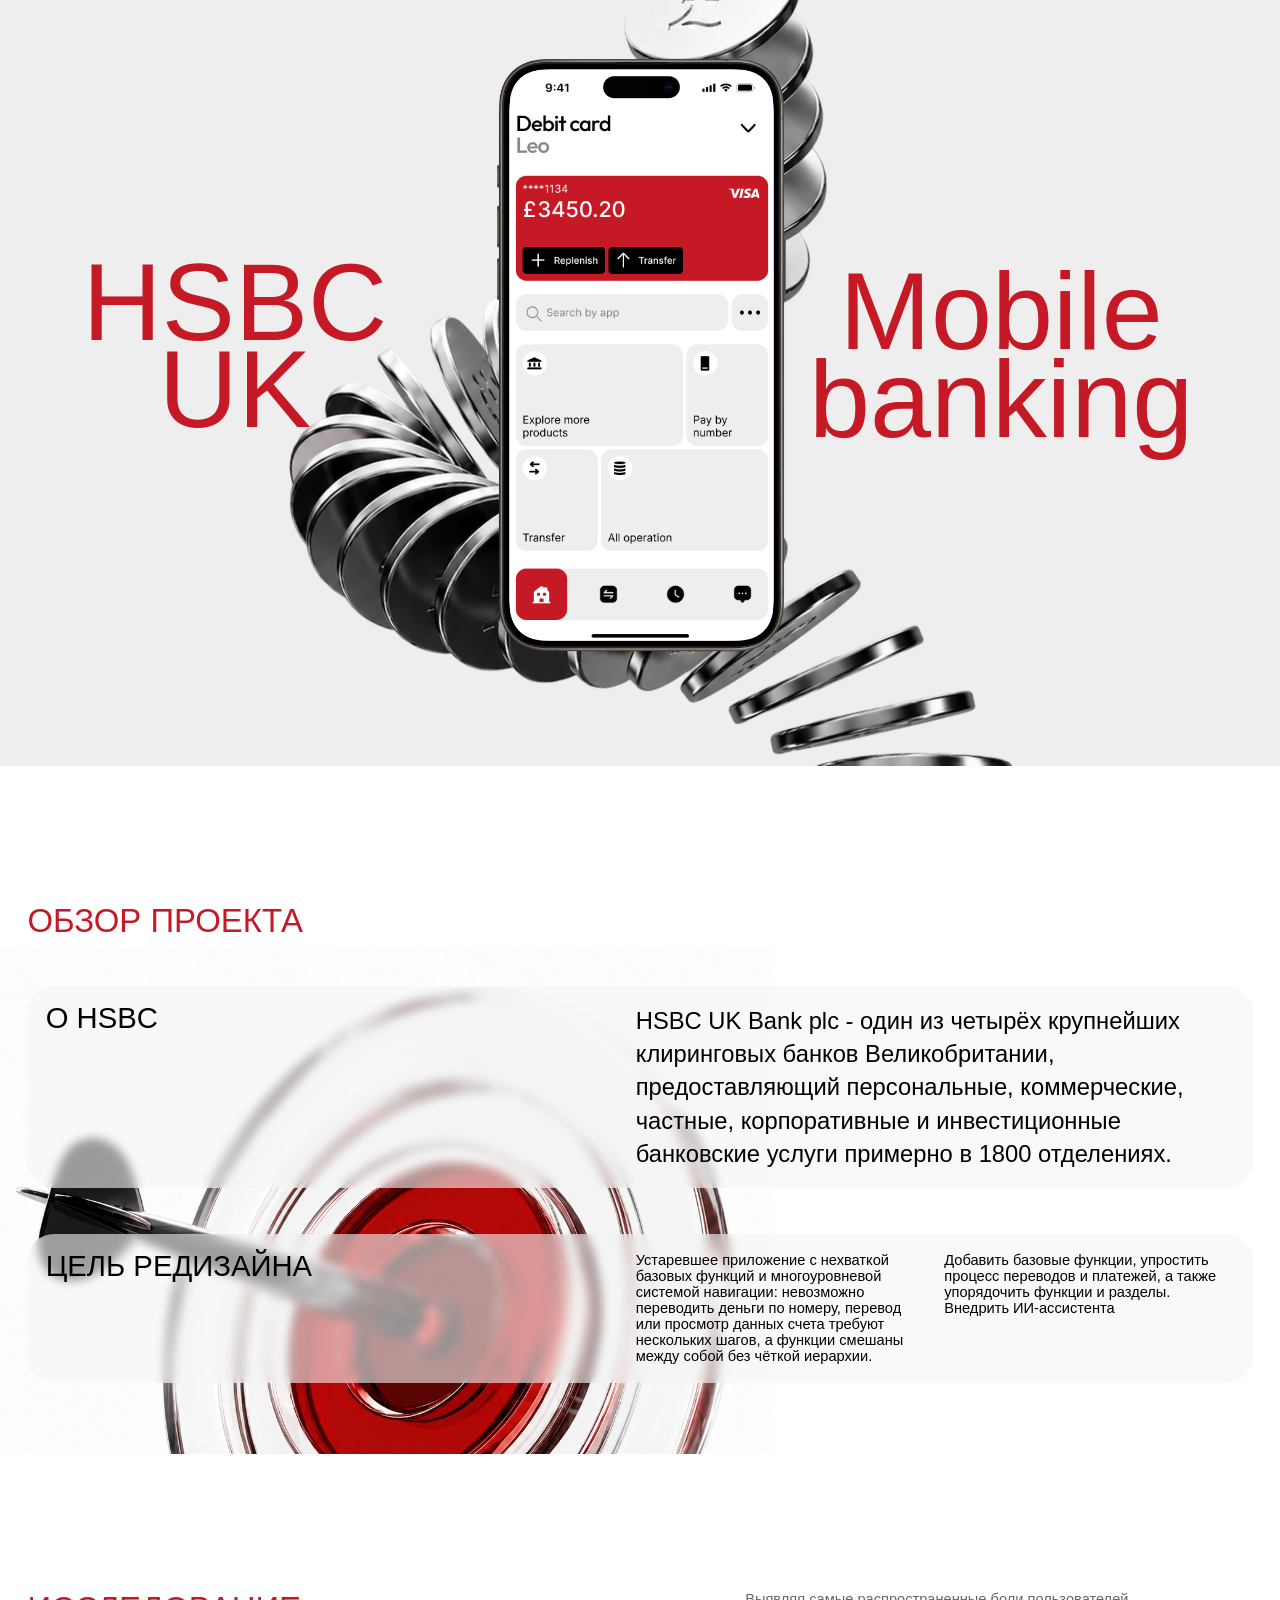
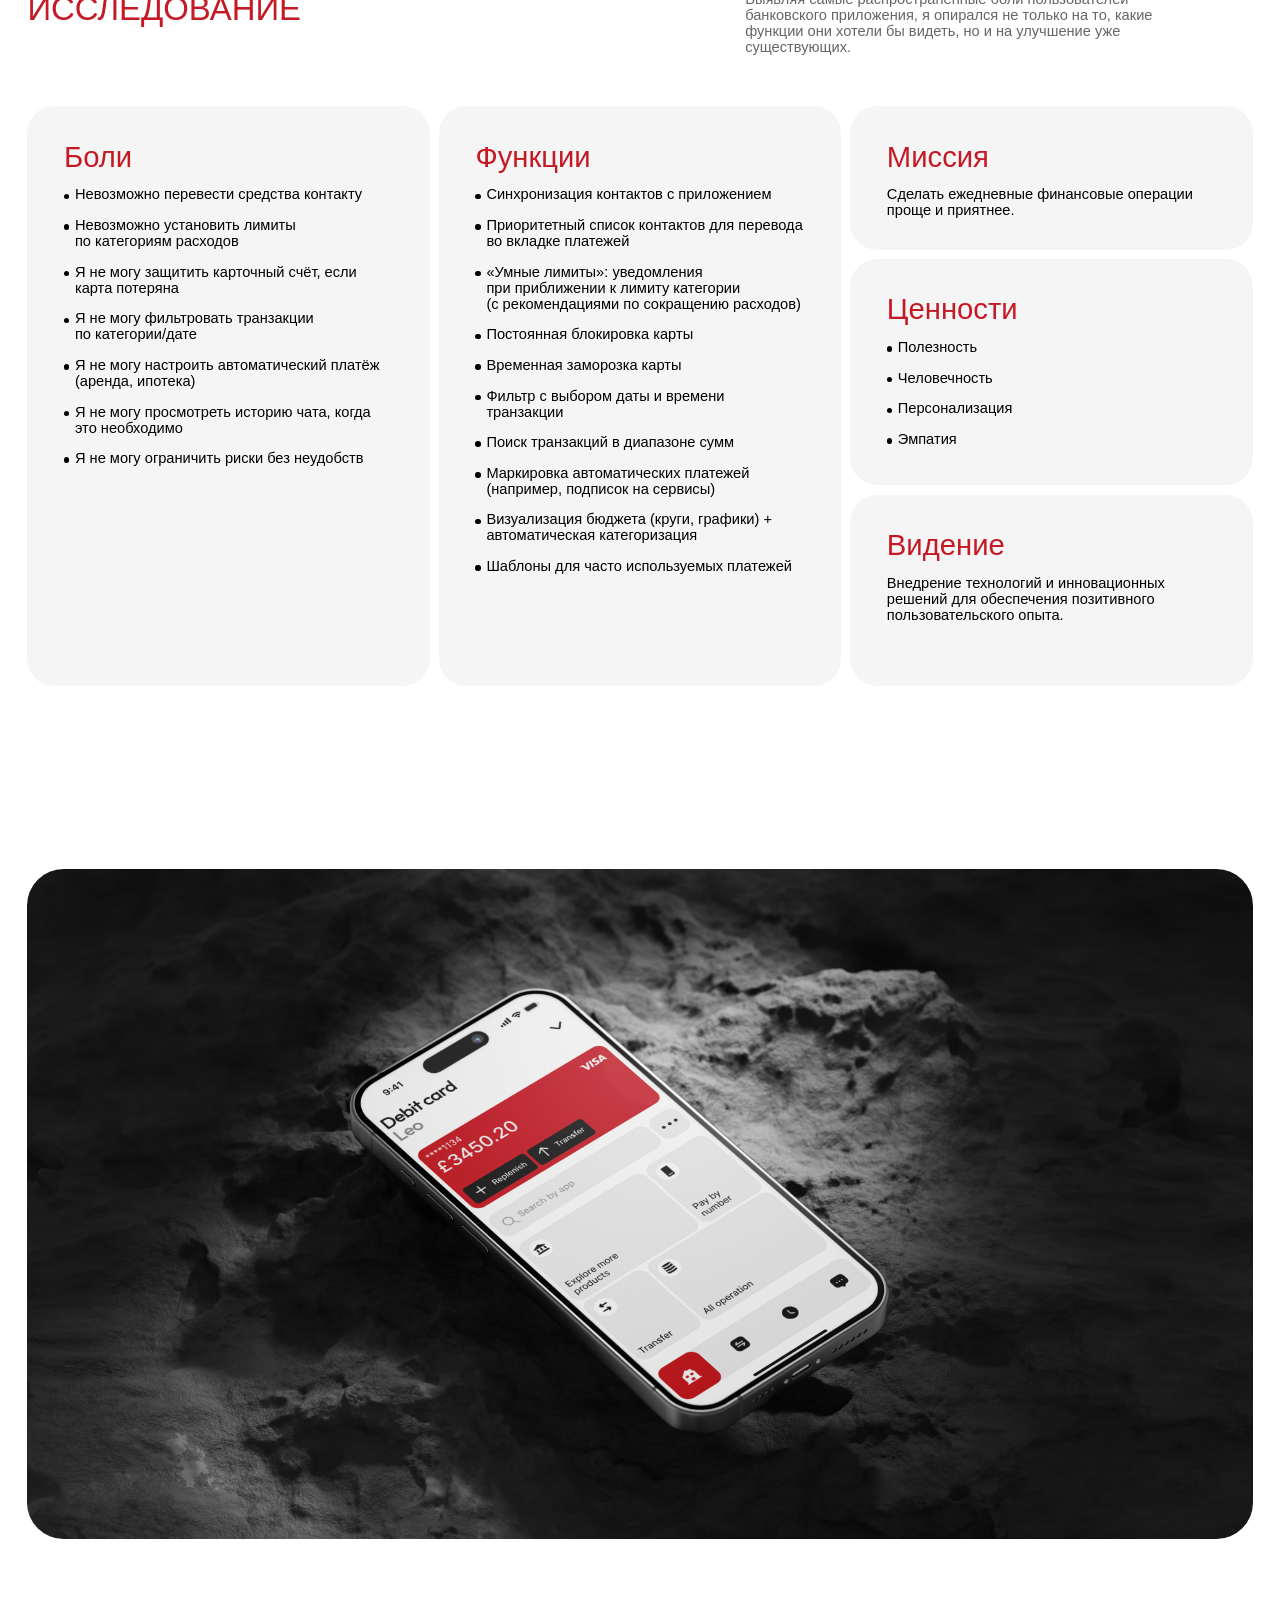
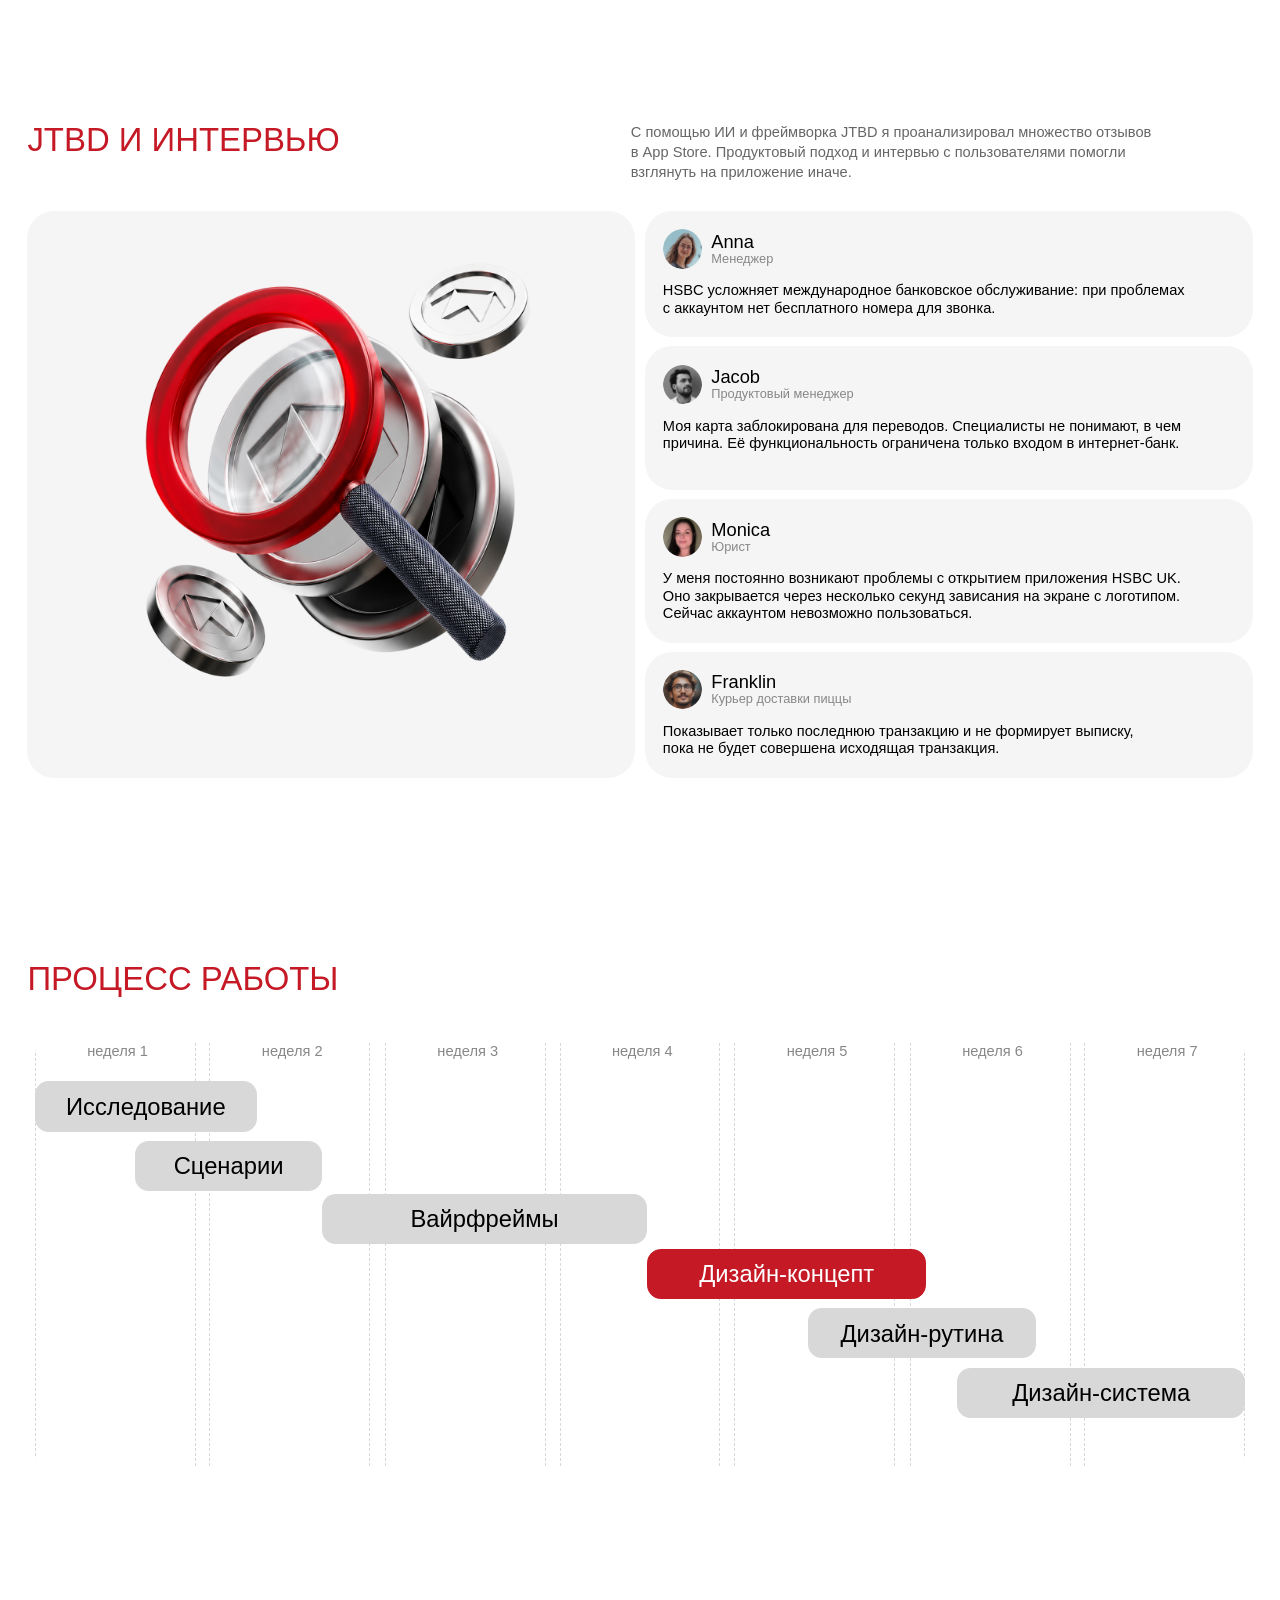
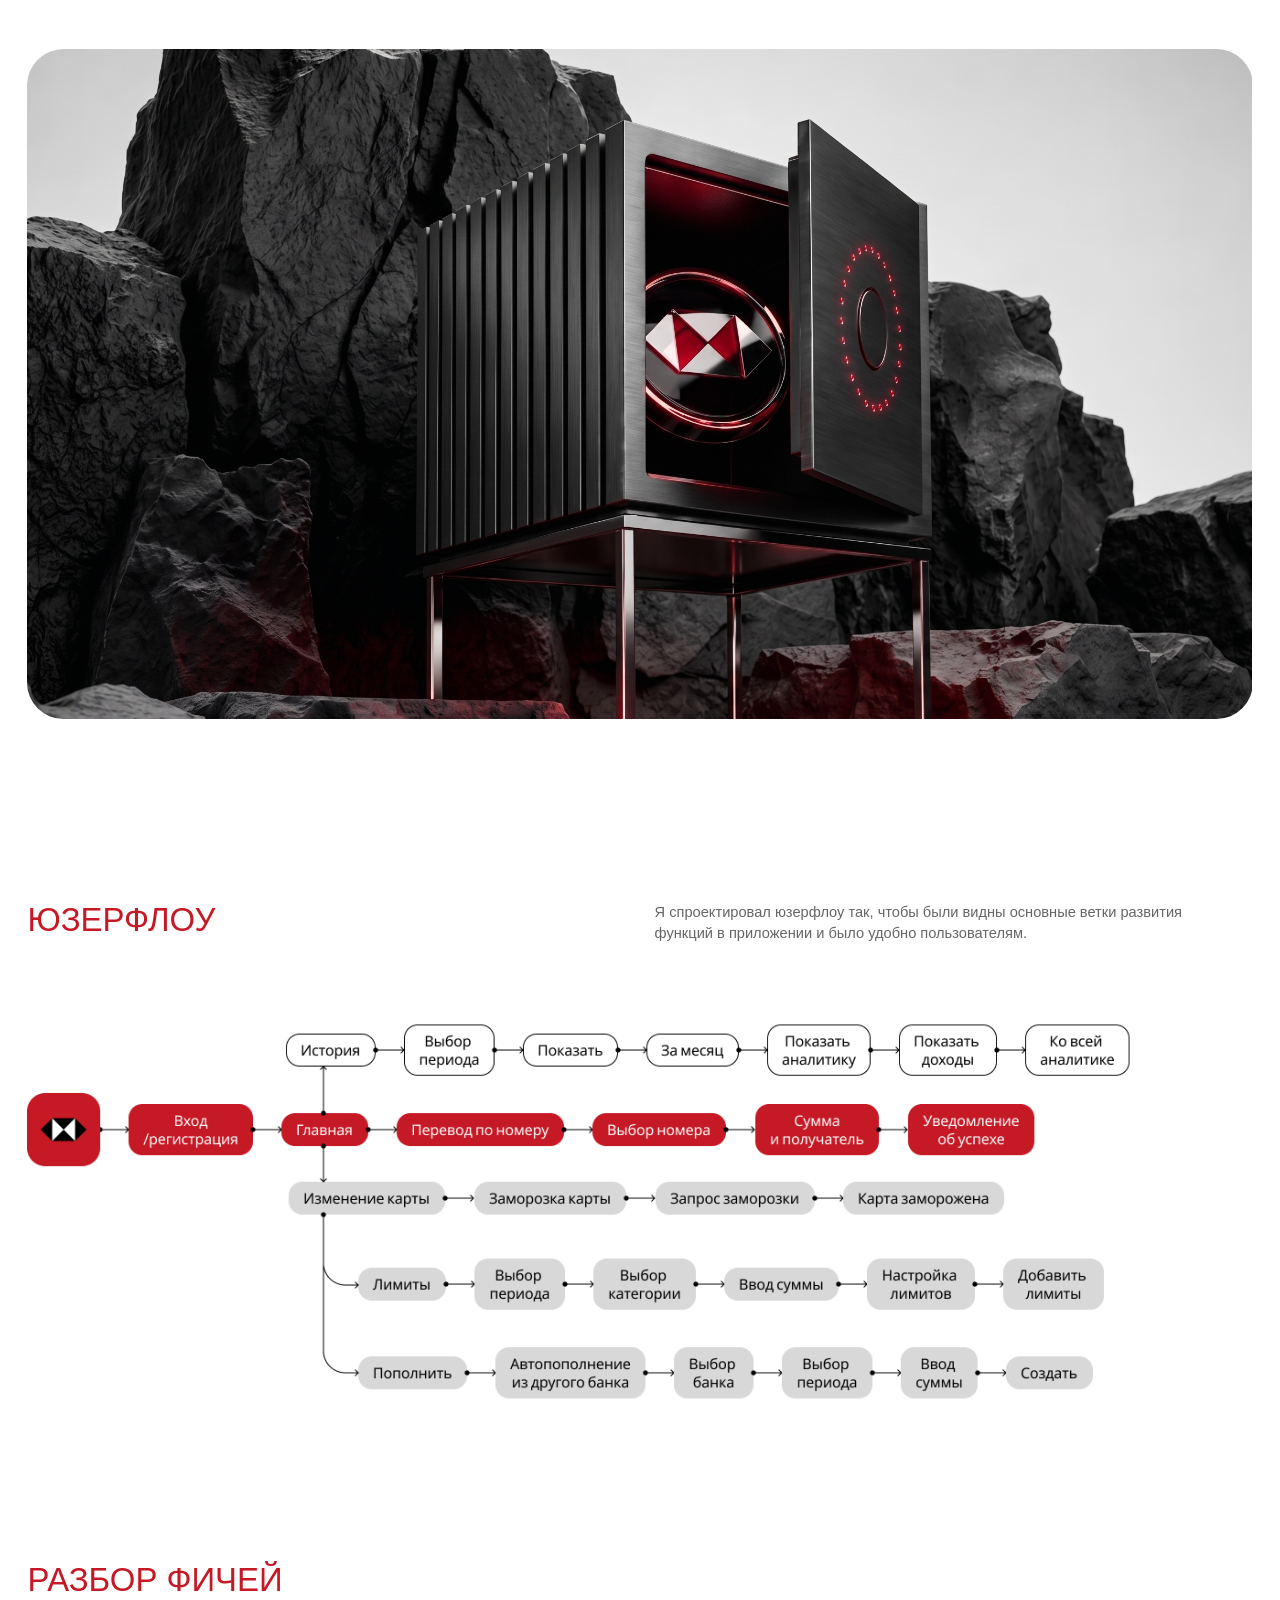
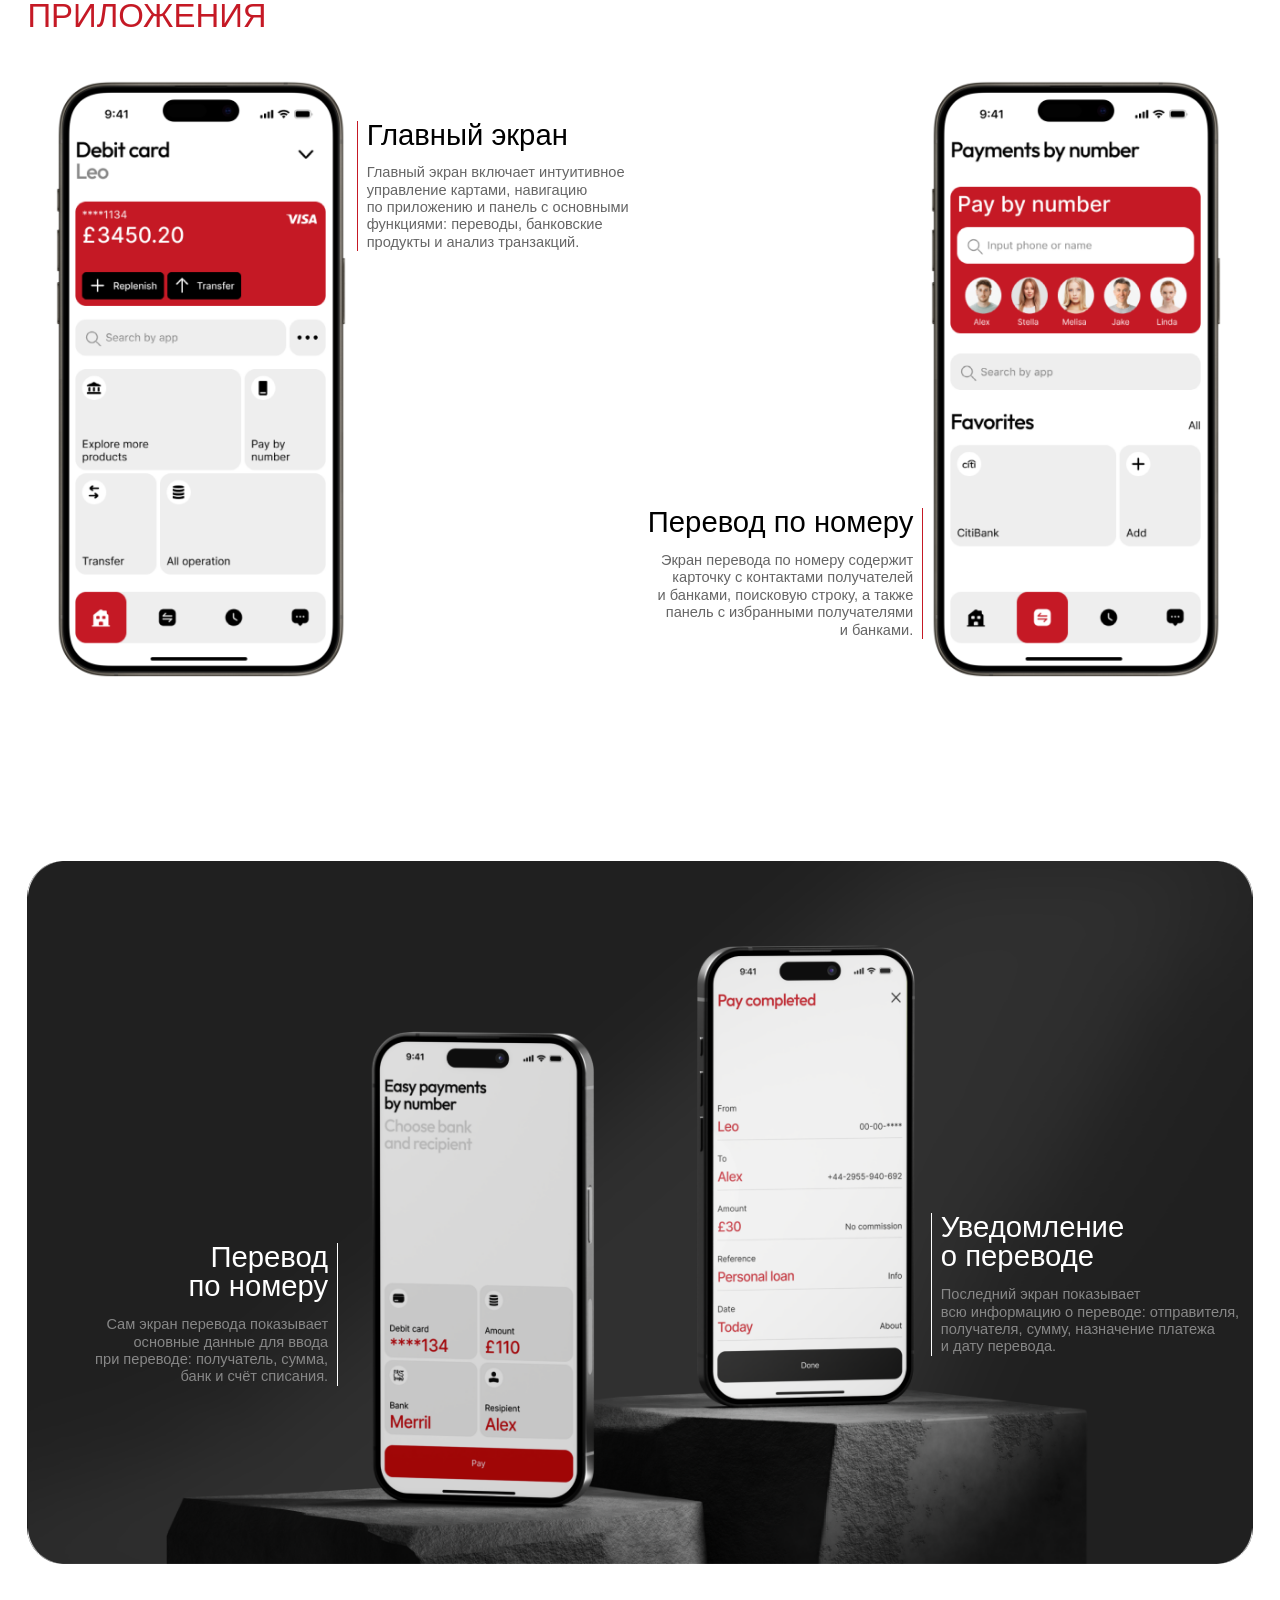
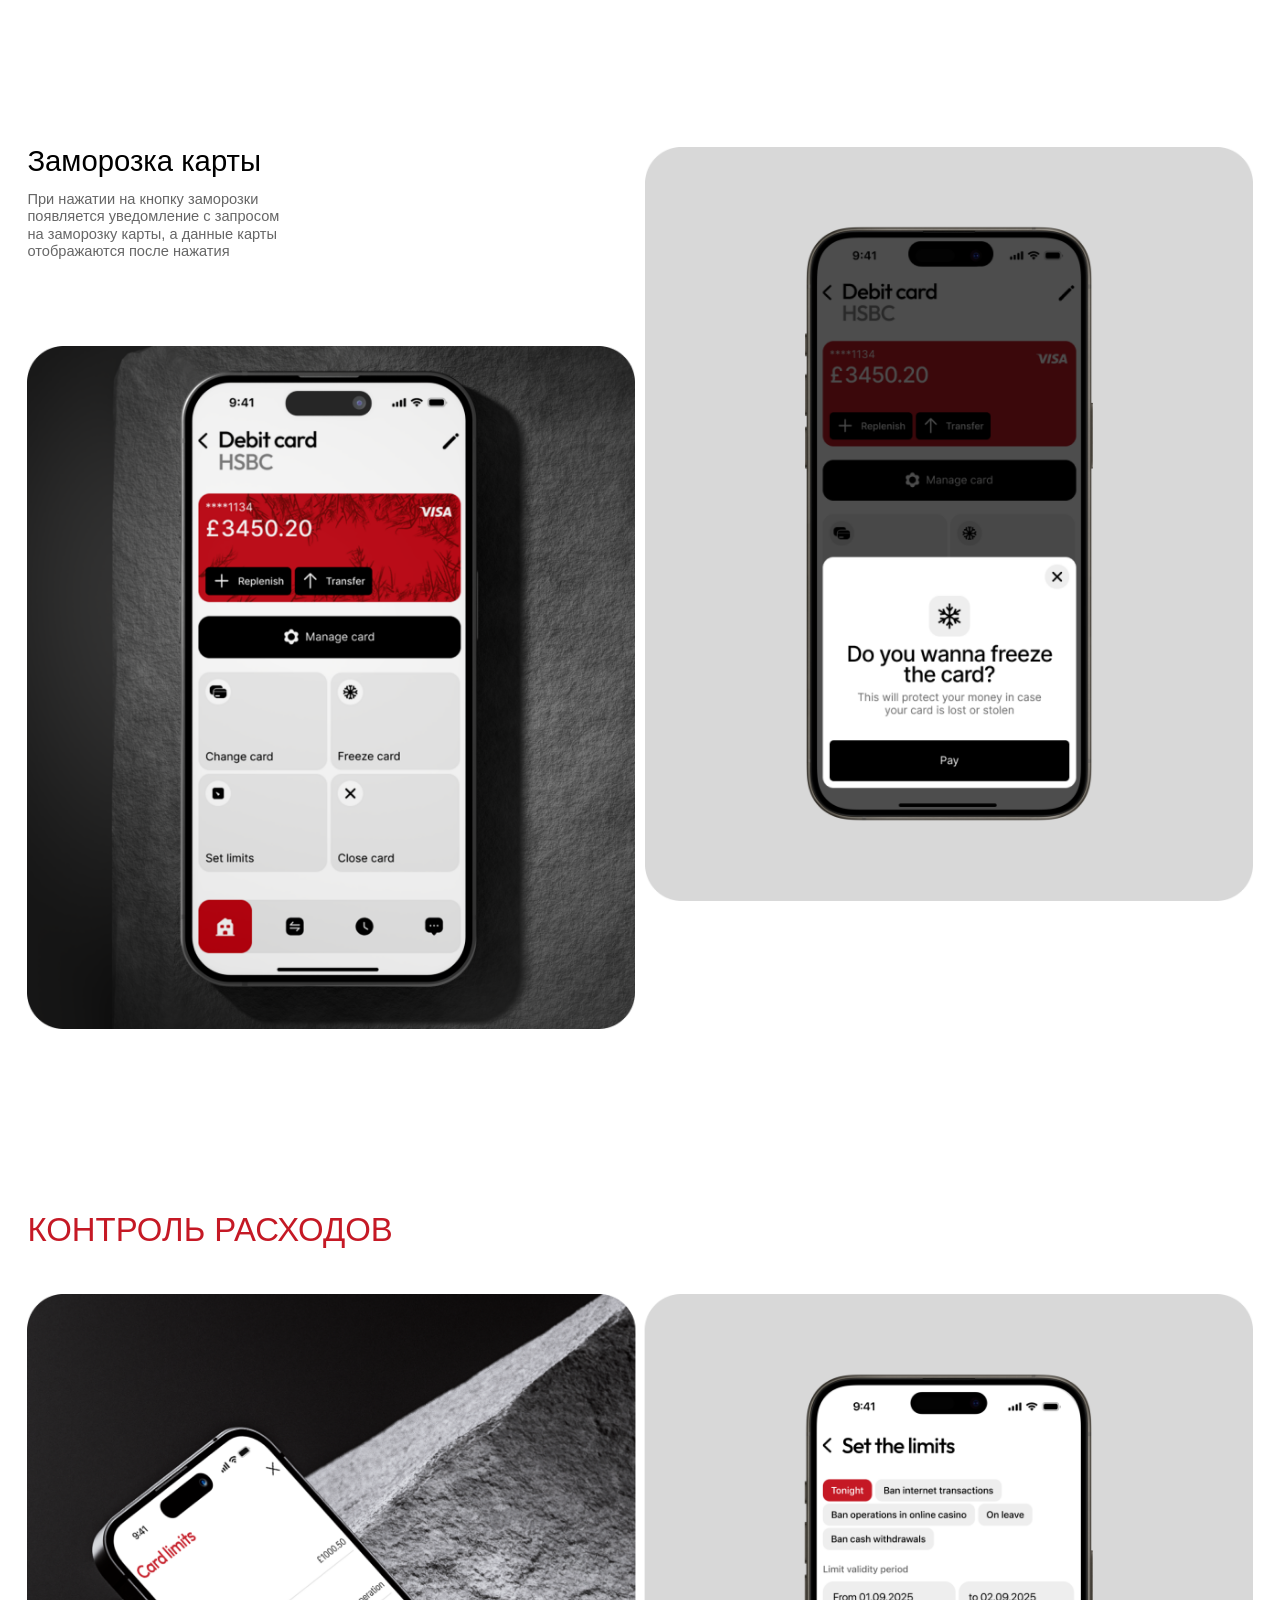
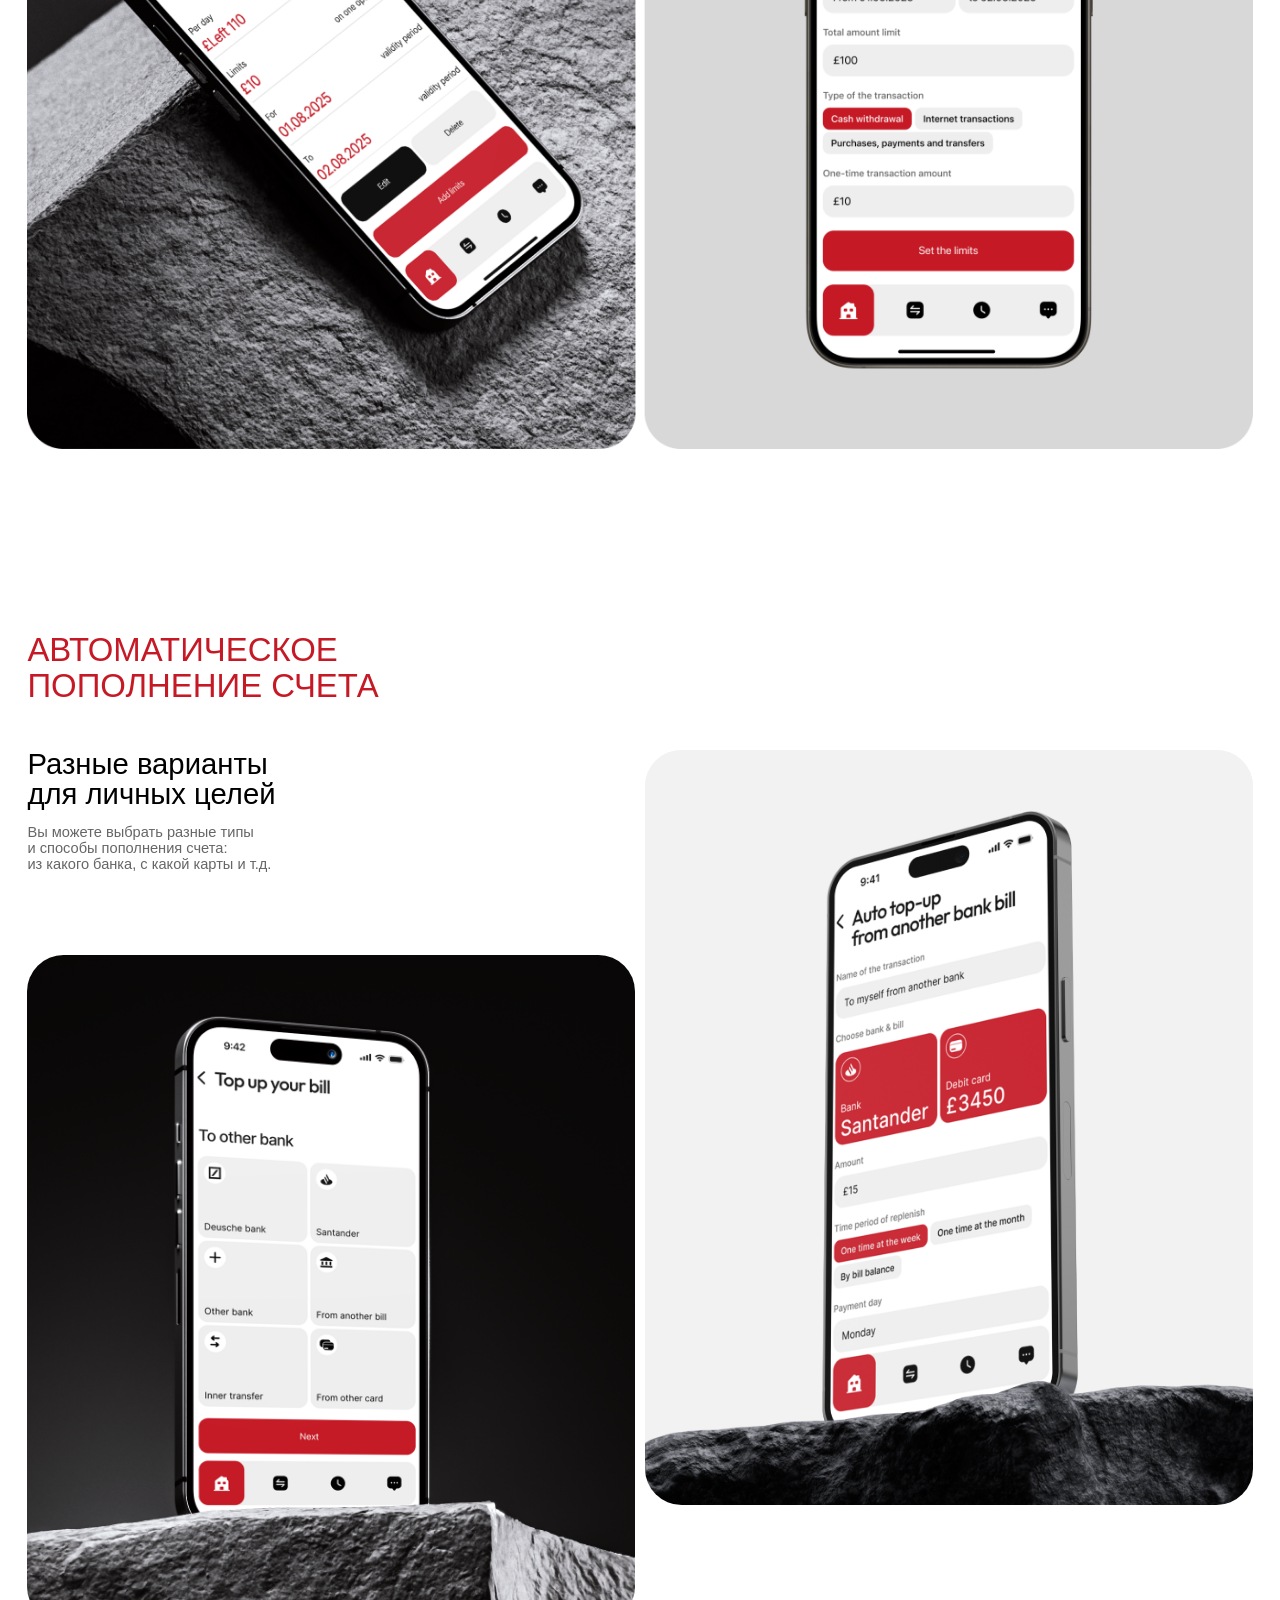
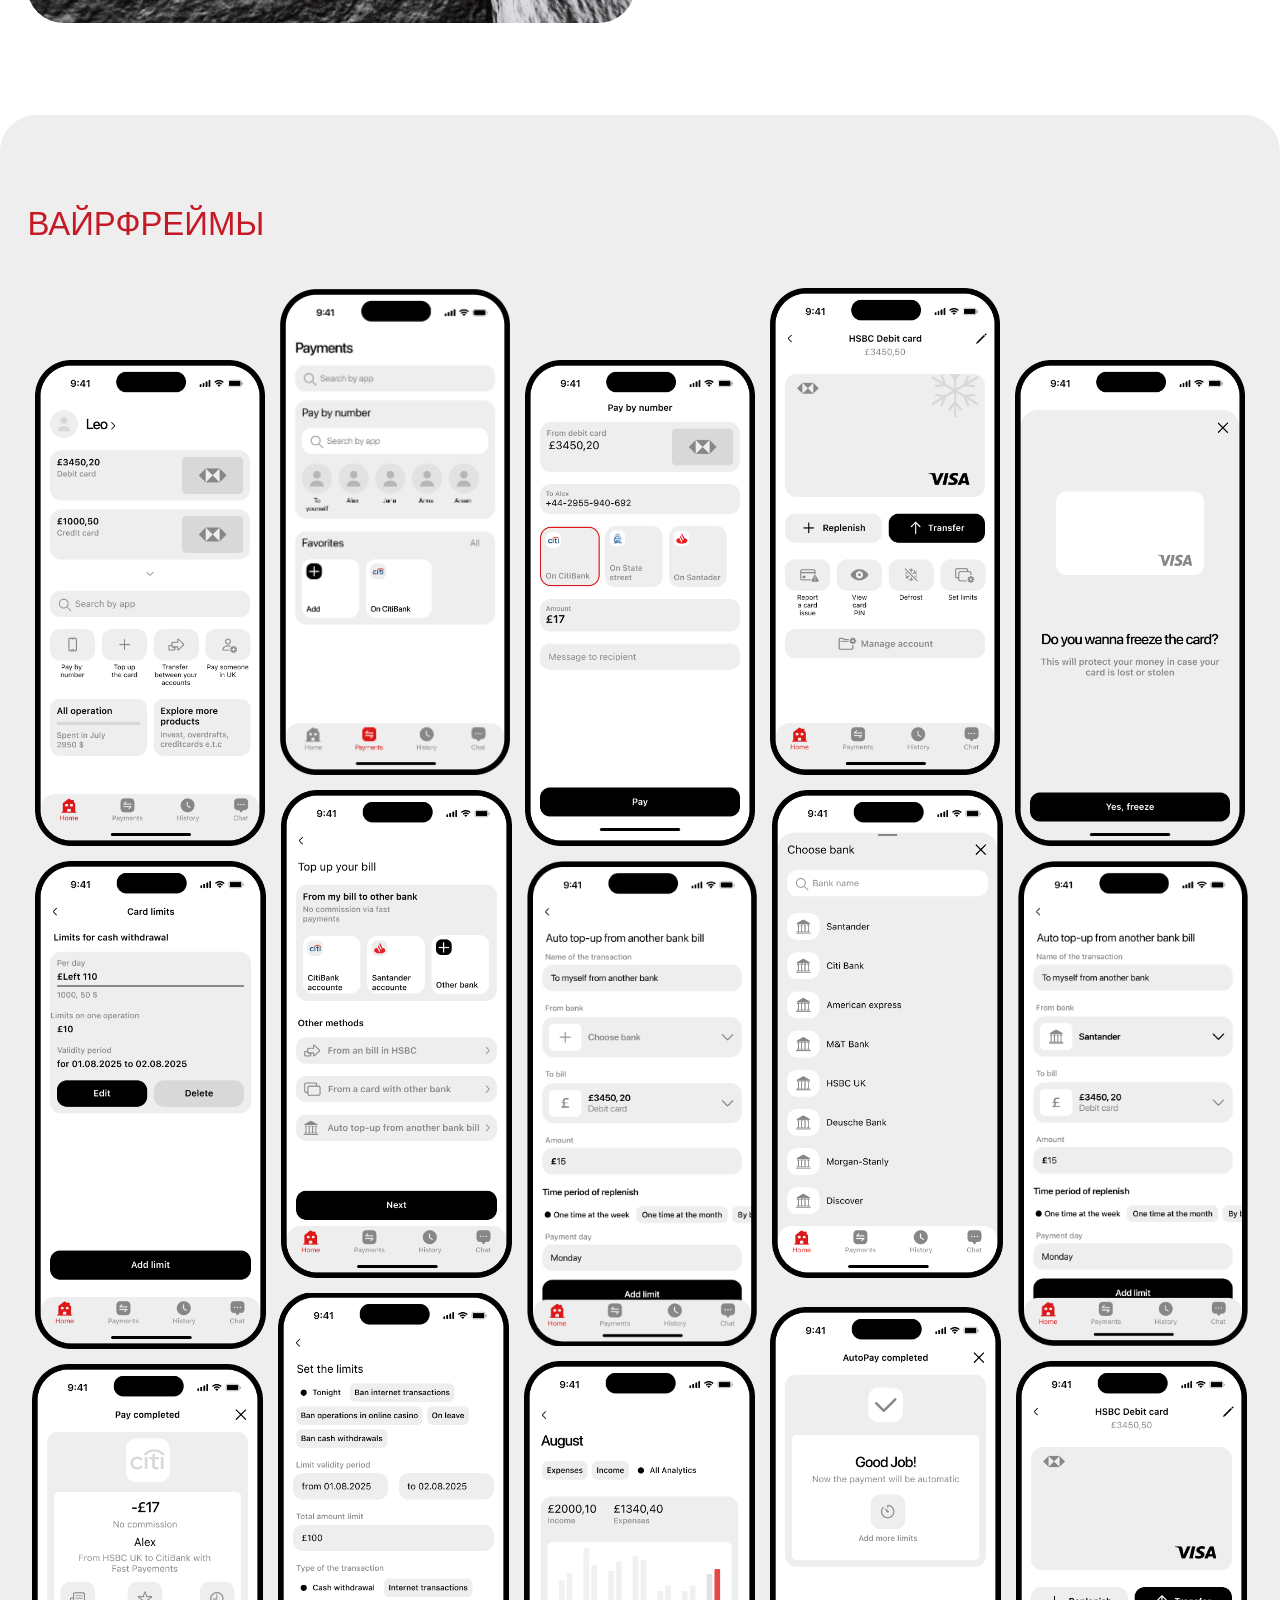
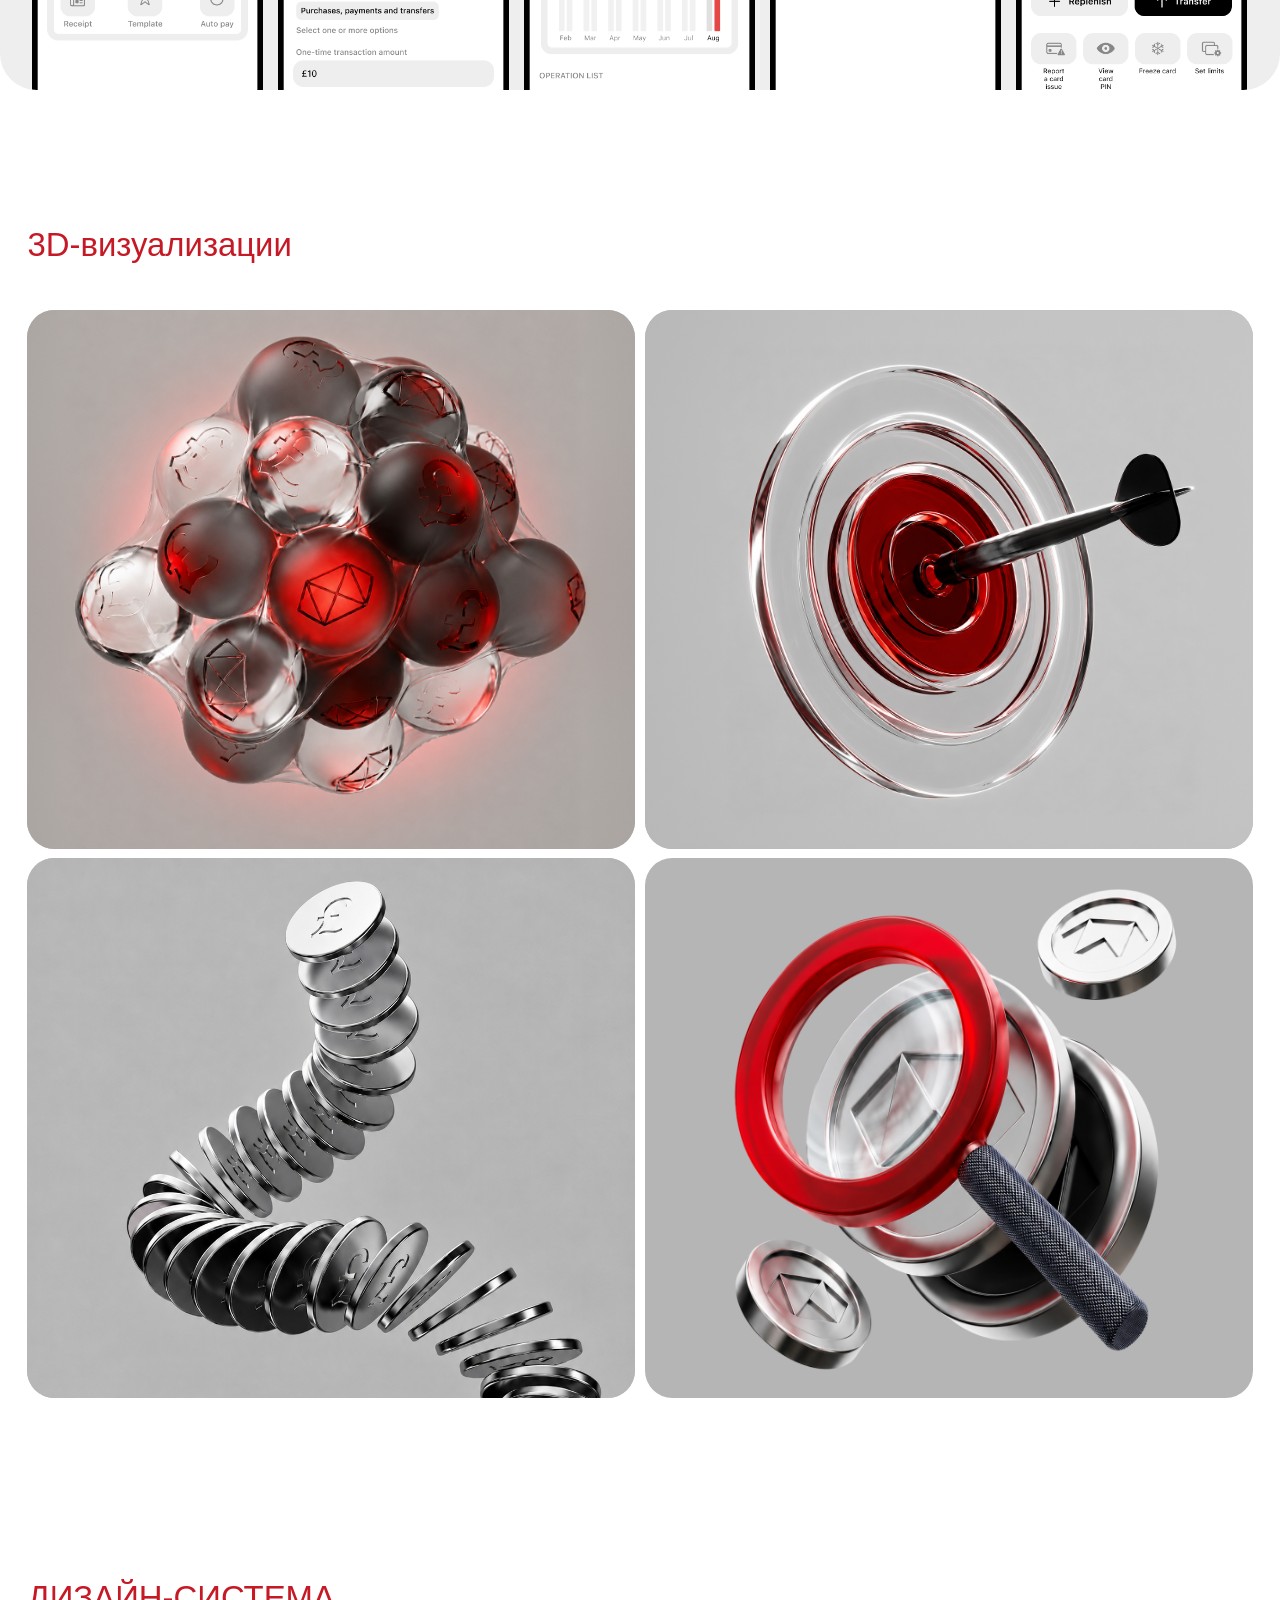
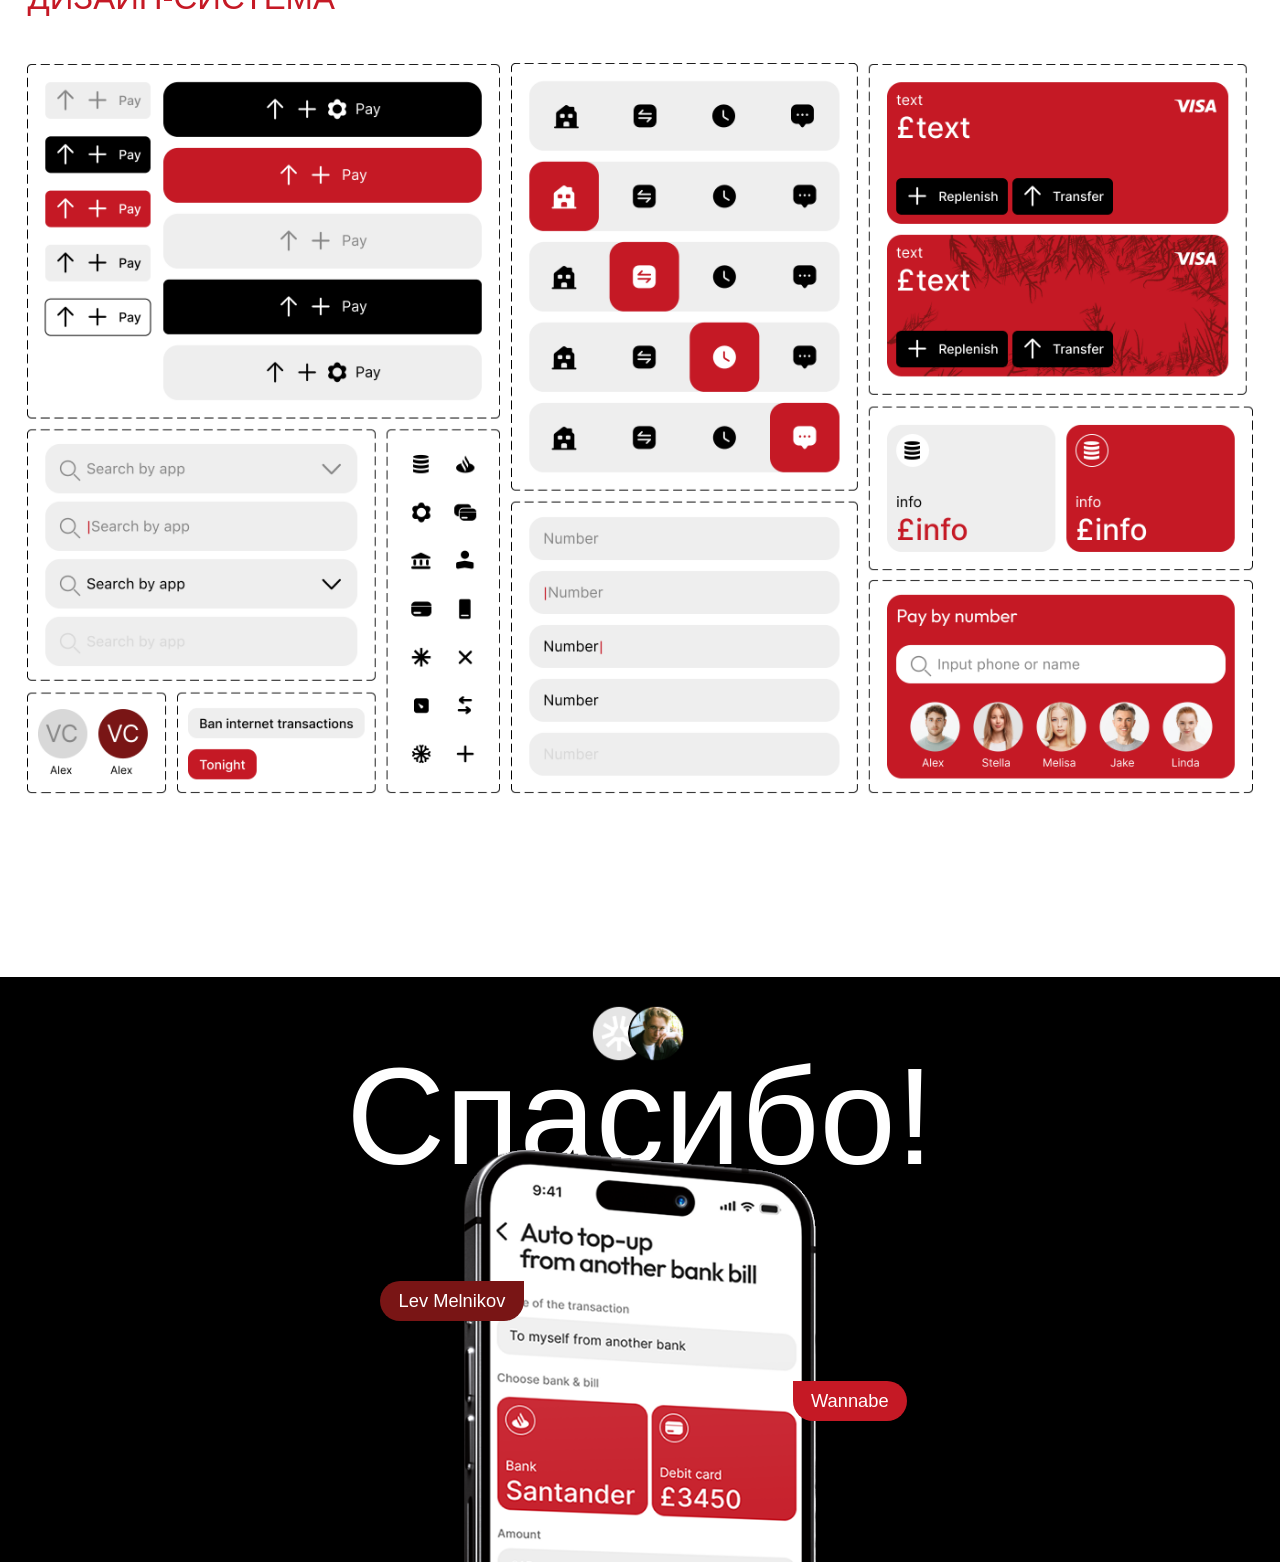
==== commit bb9a0875: "Add files via upload" ====
--- a/hsbc-project.html
+++ b/hsbc-project.html
@@ -4,7 +4,7 @@
     <meta charset="UTF-8" />
     <meta name="viewport" content="width=device-width, initial-scale=1.0" />
     <title>HSBC UK Mobile Banking</title>
-    <link rel="stylesheet" href="styles.css?v=90" />
+    <link rel="stylesheet" href="styles.css?v=91" />
   </head>
   <body class="case-page hsbc-case-page">
     <main class="case-shell hsbc-case-shell" aria-label="HSBC UK Mobile Banking case">
@@ -55,9 +55,9 @@
         <article class="hsbc-about-card hsbc-about-card-bank" data-node-id="1219:12247">
           <h3 data-node-id="1219:12249">О HSBC</h3>
           <p data-node-id="1219:12251">
-            HSBC UK Bank plc - один из четырёх крупнейших клиринговых банков Великобритании,
-            предоставляющий персональные, коммерческие, частные, корпоративные и инвестиционные
-            банковские услуги примерно в 1800 отделениях.
+            HSBC UK Bank plc - один из&nbsp;четырёх крупнейших клиринговых банков Великобритании,
+            предоставляющий персональные, коммерческие, частные, корпоративные и&nbsp;инвестиционные
+            банковские услуги примерно в&nbsp;1800 отделениях.
           </p>
         </article>
 
@@ -65,13 +65,13 @@
           <h3 data-node-id="1219:12254">ЦЕЛЬ РЕДИЗАЙНА</h3>
           <div class="hsbc-about-columns" data-node-id="1219:12255">
             <p data-node-id="1219:12256">
-              Устаревшее приложение с нехваткой базовых функций и многоуровневой системой навигации:
-              невозможно переводить деньги по номеру, перевод или просмотр данных счета требуют
-              нескольких шагов, а функции смешаны между собой без чёткой иерархии.
+              Устаревшее приложение с&nbsp;нехваткой базовых функций и&nbsp;многоуровневой системой навигации:
+              невозможно переводить деньги по&nbsp;номеру, перевод или просмотр данных счета требуют
+              нескольких шагов, а&nbsp;функции смешаны между собой без&nbsp;чёткой иерархии.
             </p>
             <p data-node-id="1219:12257">
-              Добавить базовые функции, упростить процесс переводов и платежей, а также упорядочить
-              функции и разделы. Внедрить ИИ-ассистента
+              Добавить базовые функции, упростить процесс переводов и&nbsp;платежей, а&nbsp;также
+              упорядочить функции и&nbsp;разделы. Внедрить ИИ-ассистента
             </p>
           </div>
         </article>
@@ -86,8 +86,9 @@
         <header class="hsbc-research-header" data-node-id="1219:12259">
           <h2 data-node-id="1219:12260">ИССЛЕДОВАНИЕ</h2>
           <p data-node-id="1219:12261">
-            Выявляя самые распространенные боли пользователей банковского приложения, я опирался не
-            только на то, какие функции они хотели бы видеть, но и на улучшение уже существующих.
+            Выявляя самые распространенные боли пользователей банковского приложения, я&nbsp;опирался
+            не&nbsp;только на&nbsp;то, какие функции они хотели бы&nbsp;видеть, но&nbsp;и&nbsp;на&nbsp;улучшение
+            уже существующих.
           </p>
         </header>
 
@@ -101,35 +102,35 @@
               </div>
               <div class="hsbc-research-item" data-node-id="1219:12270">
                 <img src="assets/research/bullet-40-a.svg" alt="" aria-hidden="true" />
-                <p data-node-id="1219:12273">Невозможно установить лимиты по категориям расходов</p>
+                <p data-node-id="1219:12273">Невозможно установить лимиты по&nbsp;категориям расходов</p>
               </div>
               <div class="hsbc-research-item" data-node-id="1219:12274">
                 <img src="assets/research/bullet-21.svg" alt="" aria-hidden="true" />
                 <p data-node-id="1219:12277">
-                  Я не могу защитить карточный счёт, если карта потеряна
+                  Я&nbsp;не&nbsp;могу защитить карточный счёт, если карта потеряна
                 </p>
               </div>
               <div class="hsbc-research-item" data-node-id="1219:12278">
                 <img src="assets/research/bullet-20-a.svg" alt="" aria-hidden="true" />
                 <p data-node-id="1219:12281">
-                  Я не могу фильтровать транзакции по категории/дате
+                  Я&nbsp;не&nbsp;могу фильтровать транзакции по&nbsp;категории/дате
                 </p>
               </div>
               <div class="hsbc-research-item" data-node-id="1219:12282">
                 <img src="assets/research/bullet-41.svg" alt="" aria-hidden="true" />
                 <p data-node-id="1219:12285">
-                  Я не могу настроить автоматический платёж (аренда, ипотека)
+                  Я&nbsp;не&nbsp;могу настроить автоматический платёж (аренда, ипотека)
                 </p>
               </div>
               <div class="hsbc-research-item" data-node-id="1219:12286">
                 <img src="assets/research/bullet-20-a.svg" alt="" aria-hidden="true" />
                 <p data-node-id="1219:12289">
-                  Я не могу просмотреть историю чата, когда это необходимо
+                  Я&nbsp;не&nbsp;могу просмотреть историю чата, когда это необходимо
                 </p>
               </div>
               <div class="hsbc-research-item" data-node-id="1219:12290">
                 <img src="assets/research/bullet-20-a.svg" alt="" aria-hidden="true" />
-                <p data-node-id="1219:12293">Я не могу ограничить риски без неудобств</p>
+                <p data-node-id="1219:12293">Я&nbsp;не&nbsp;могу ограничить риски без&nbsp;неудобств</p>
               </div>
             </div>
           </article>
@@ -139,19 +140,19 @@
             <div class="hsbc-research-list">
               <div class="hsbc-research-item" data-node-id="1219:12297">
                 <img src="assets/research/bullet-circle.svg" alt="" aria-hidden="true" />
-                <p data-node-id="1219:12300">Синхронизация контактов с приложением</p>
+                <p data-node-id="1219:12300">Синхронизация контактов с&nbsp;приложением</p>
               </div>
               <div class="hsbc-research-item" data-node-id="1219:12301">
                 <img src="assets/research/bullet-40-b.svg" alt="" aria-hidden="true" />
                 <p data-node-id="1219:12304">
-                  Приоритетный список контактов для перевода во вкладке платежей
+                  Приоритетный список контактов для&nbsp;перевода во&nbsp;вкладке платежей
                 </p>
               </div>
               <div class="hsbc-research-item" data-node-id="1219:12305">
                 <img src="assets/research/bullet-60.svg" alt="" aria-hidden="true" />
                 <p data-node-id="1219:12308">
-                  «Умные лимиты»: уведомления при приближении к лимиту категории (с рекомендациями
-                  по сокращению расходов)
+                  «Умные лимиты»: уведомления при&nbsp;приближении к&nbsp;лимиту категории (с&nbsp;рекомендациями
+                  по&nbsp;сокращению расходов)
                 </p>
               </div>
               <div class="hsbc-research-item" data-node-id="1219:12309">
@@ -165,17 +166,17 @@
               <div class="hsbc-research-item" data-node-id="1219:12317">
                 <img src="assets/research/bullet-40-c.svg" alt="" aria-hidden="true" />
                 <p data-node-id="1219:12320">
-                  Фильтр с выбором даты и времени транзакции
+                  Фильтр с&nbsp;выбором даты и&nbsp;времени транзакции
                 </p>
               </div>
               <div class="hsbc-research-item" data-node-id="1219:12321">
                 <img src="assets/research/bullet-20-b.svg" alt="" aria-hidden="true" />
-                <p data-node-id="1219:12324">Поиск транзакций в диапазоне сумм</p>
+                <p data-node-id="1219:12324">Поиск транзакций в&nbsp;диапазоне сумм</p>
               </div>
               <div class="hsbc-research-item" data-node-id="1219:12325">
                 <img src="assets/research/bullet-40-b.svg" alt="" aria-hidden="true" />
                 <p data-node-id="1219:12328">
-                  Маркировка автоматических платежей (например, подписок на сервисы)
+                  Маркировка автоматических платежей (например, подписок на&nbsp;сервисы)
                 </p>
               </div>
               <div class="hsbc-research-item" data-node-id="1219:12329">
@@ -186,7 +187,7 @@
               </div>
               <div class="hsbc-research-item" data-node-id="1219:12333">
                 <img src="assets/research/bullet-20-b.svg" alt="" aria-hidden="true" />
-                <p data-node-id="1219:12336">Шаблоны для часто используемых платежей</p>
+                <p data-node-id="1219:12336">Шаблоны для&nbsp;часто используемых платежей</p>
               </div>
             </div>
           </article>
@@ -224,7 +225,7 @@
             <article class="hsbc-research-card hsbc-research-card-vision" data-node-id="1219:12362">
               <h3 data-node-id="1219:12364">Видение</h3>
               <p data-node-id="1219:12366">
-                Внедрение технологий и инновационных решений для обеспечения позитивного
+                Внедрение технологий и&nbsp;инновационных решений для&nbsp;обеспечения позитивного
                 пользовательского опыта.
               </p>
             </article>
@@ -612,9 +613,9 @@
         class="hsbc-design-system-section"
         id="hsbc-design-system"
         data-node-id="1219:12714"
-        aria-label="Design system"
-      >
-        <h2 data-node-id="1219:12716">DESIGN SYSTEM</h2>
+        aria-label="Дизайн-система"
+      >
+        <h2 data-node-id="1219:12716">ДИЗАЙН-СИСТЕМА</h2>
 
         <div class="hsbc-design-system-frame" data-node-id="1219:12717">
           <img
--- a/styles.css
+++ b/styles.css
@@ -3365,22 +3365,29 @@
 }
 
 .hsbc-research-item {
-  display: flex;
-  gap: max(1.67px, 0.429vw);
-  align-items: flex-start;
+  display: grid;
+  grid-template-columns: max(1.67px, 0.429vw) minmax(0, 1fr);
+  column-gap: max(1.67px, 0.429vw);
+  align-items: start;
+}
+
+.hsbc-research-item::before {
+  content: "";
+  width: max(1.67px, 0.429vw);
+  height: max(1.67px, 0.429vw);
+  margin-top: 0.45em;
+  border-radius: 50%;
+  background: #000;
+  display: block;
 }
 
 .hsbc-research-item img {
-  width: max(1.67px, 0.429vw);
-  height: auto;
-  flex: 0 0 auto;
-  display: block;
-  max-width: none;
+  display: none;
 }
 
 .hsbc-research-item p {
-  flex: 1 1 auto;
   min-width: 0;
+  grid-column: 2;
 }
 
 .hsbc-research-stack {
